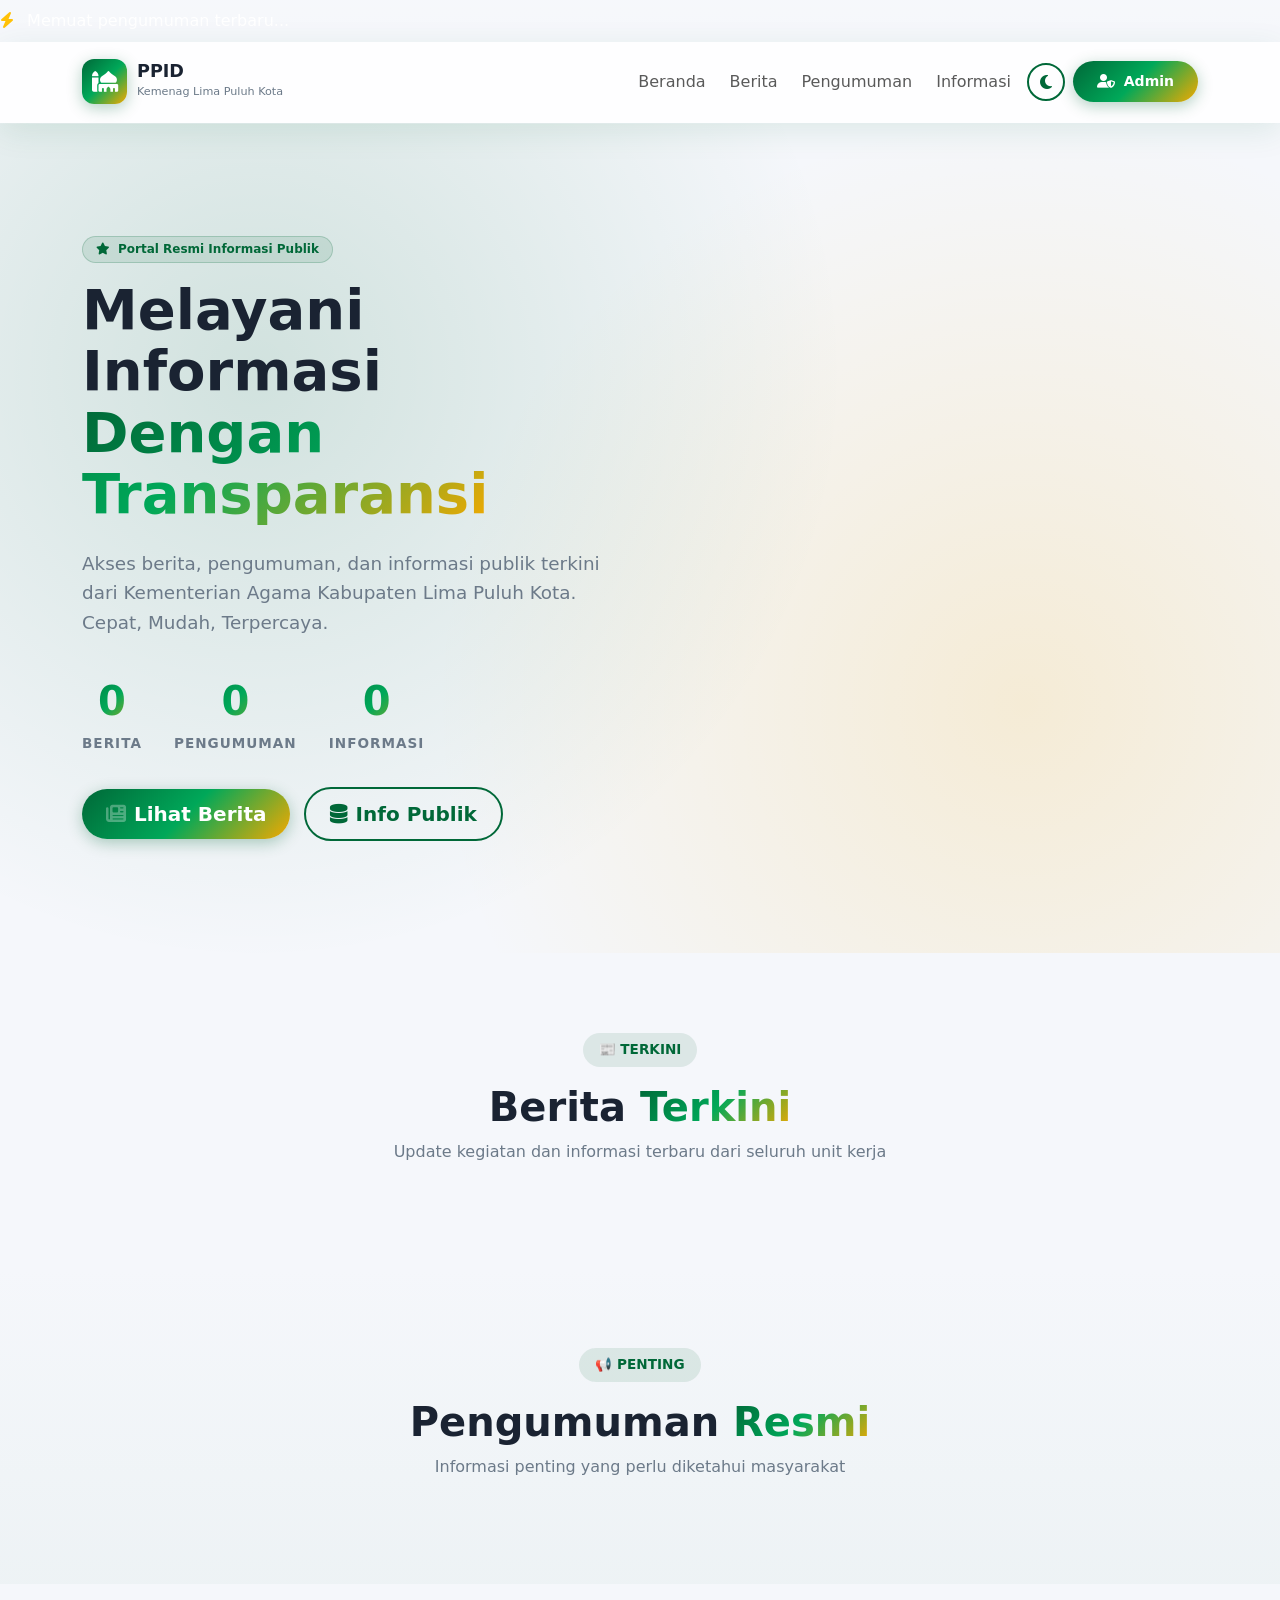
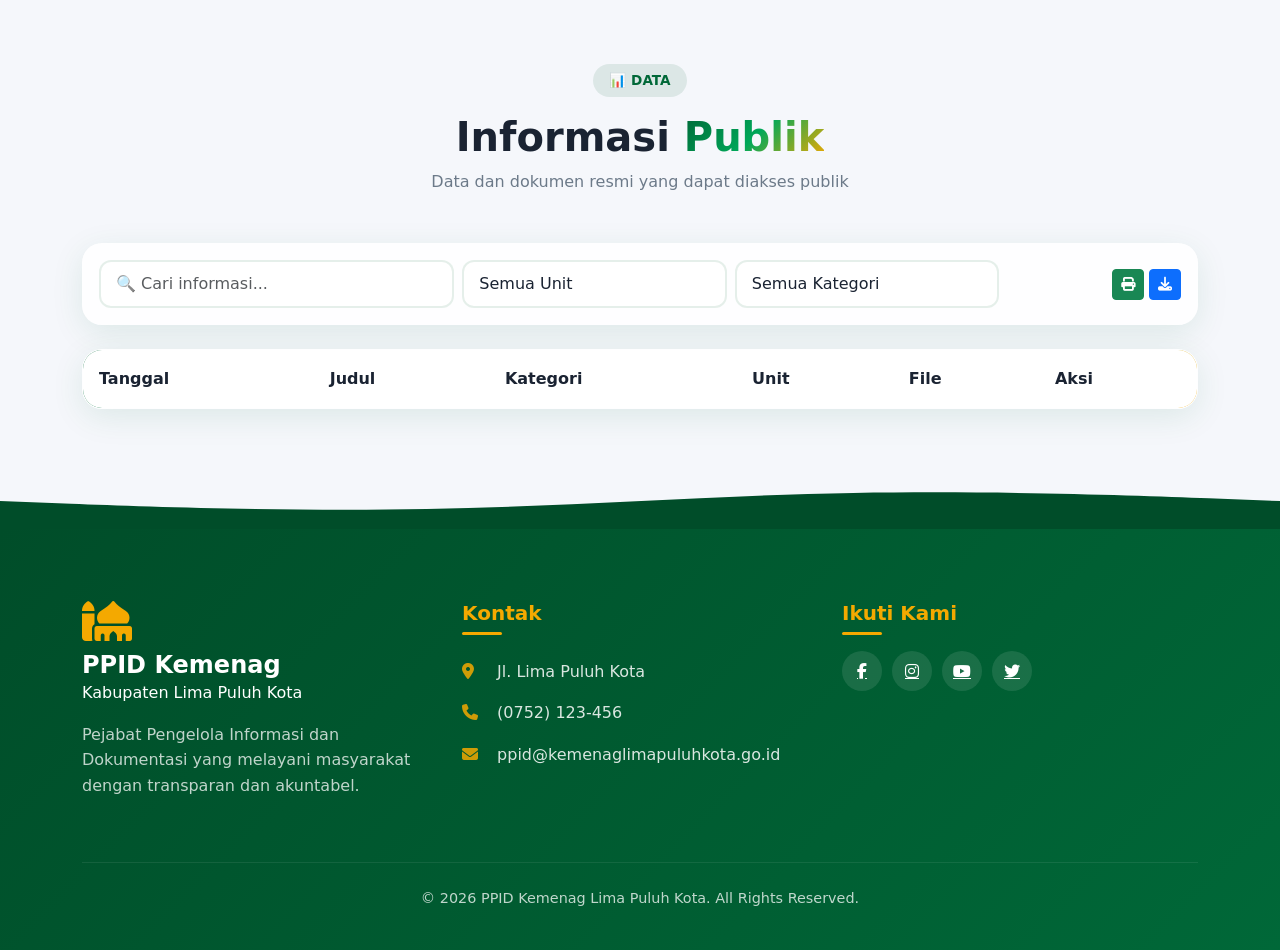
==== index.html @ e7f9e9b3 "Add files via upload" ====
<!DOCTYPE html>
<html lang="id" data-theme="light">
<head>
    <meta charset="UTF-8">
    <meta name="viewport" content="width=device-width, initial-scale=1.0">
    <title>PPID Kemenag Lima Puluh Kota | Informasi Publik Modern</title>
    <link href="https://cdn.jsdelivr.net/npm/bootstrap@5.3.2/dist/css/bootstrap.min.css" rel="stylesheet">
    <link rel="stylesheet" href="https://cdnjs.cloudflare.com/ajax/libs/font-awesome/6.5.0/css/all.min.css">
    <link href="https://unpkg.com/aos@2.3.1/dist/aos.css" rel="stylesheet">
    <link rel="stylesheet" href="https://cdn.jsdelivr.net/npm/swiper@10/swiper-bundle.min.css"/>
    <link rel="stylesheet" href="style.css">
</head>
<body>
    <!-- BREAKING NEWS TICKER -->
    <div class="ticker-wrap bg-gradient">
        <div class="ticker">
            <i class="fas fa-bolt text-warning me-2"></i>
            <span id="tickerContent">Memuat pengumuman terbaru...</span>
        </div>
    </div>

    <!-- NAVBAR -->
    <nav class="navbar navbar-expand-lg glass-nav sticky-top">
        <div class="container">
            <a class="navbar-brand d-flex align-items-center" href="#">
                <div class="brand-icon"><i class="fas fa-mosque"></i></div>
                <div class="brand-text">
                    <span class="brand-title">PPID</span>
                    <span class="brand-sub">Kemenag Lima Puluh Kota</span>
                </div>
            </a>
            <button class="navbar-toggler border-0" type="button" data-bs-toggle="collapse" data-bs-target="#navMenu">
                <i class="fas fa-bars"></i>
            </button>
            <div class="collapse navbar-collapse" id="navMenu">
                <ul class="navbar-nav ms-auto align-items-lg-center gap-lg-2">
                    <li class="nav-item"><a class="nav-link" href="#beranda">Beranda</a></li>
                    <li class="nav-item"><a class="nav-link" href="#berita">Berita</a></li>
                    <li class="nav-item"><a class="nav-link" href="#pengumuman">Pengumuman</a></li>
                    <li class="nav-item"><a class="nav-link" href="#informasi">Informasi</a></li>
                    <li class="nav-item">
                        <button class="btn-theme-toggle" onclick="toggleTheme()"><i class="fas fa-moon"></i></button>
                    </li>
                    <li class="nav-item">
                        <button class="btn btn-modern btn-sm" data-bs-toggle="modal" data-bs-target="#loginModal">
                            <i class="fas fa-user-shield me-1"></i> Admin
                        </button>
                    </li>
                </ul>
            </div>
        </div>
    </nav>

    <!-- HERO SECTION -->
    <section id="beranda" class="hero-section">
        <div class="hero-bg-animation"></div>
        <div class="container position-relative">
            <div class="row align-items-center min-vh-75 py-5">
                <div class="col-lg-6" data-aos="fade-right">
                    <span class="badge badge-glow mb-3">
                        <i class="fas fa-star me-1"></i> Portal Resmi Informasi Publik
                    </span>
                    <h1 class="hero-title">
                        Melayani Informasi <br>
                        <span class="gradient-text">Dengan Transparansi</span>
                    </h1>
                    <p class="hero-desc">
                        Akses berita, pengumuman, dan informasi publik terkini dari 
                        Kementerian Agama Kabupaten Lima Puluh Kota. Cepat, Mudah, Terpercaya.
                    </p>
                    <div class="hero-stats">
                        <div class="stat-item">
                            <div class="stat-number" id="statBerita">0</div>
                            <div class="stat-label">Berita</div>
                        </div>
                        <div class="stat-item">
                            <div class="stat-number" id="statPengumuman">0</div>
                            <div class="stat-label">Pengumuman</div>
                        </div>
                        <div class="stat-item">
                            <div class="stat-number" id="statInfo">0</div>
                            <div class="stat-label">Informasi</div>
                        </div>
                    </div>
                    <div class="hero-actions mt-4">
                        <a href="#berita" class="btn btn-modern btn-lg me-2">
                            <i class="fas fa-newspaper me-2"></i>Lihat Berita
                        </a>
                        <a href="#informasi" class="btn btn-outline-modern btn-lg">
                            <i class="fas fa-database me-2"></i>Info Publik
                        </a>
                    </div>
                </div>
                <div class="col-lg-6 mt-4 mt-lg-0" data-aos="fade-left">
                    <div class="swiper heroSwiper">
                        <div class="swiper-wrapper" id="heroSwiperWrapper"></div>
                        <div class="swiper-pagination"></div>
                    </div>
                </div>
            </div>
        </div>
    </section>

    <!-- SECTION: BERITA -->
    <section id="berita" class="section-padding">
        <div class="container">
            <div class="section-header" data-aos="fade-up">
                <span class="section-badge">📰 TERKINI</span>
                <h2 class="section-title">Berita <span class="gradient-text">Terkini</span></h2>
                <p class="section-desc">Update kegiatan dan informasi terbaru dari seluruh unit kerja</p>
            </div>
            <div class="row g-4" id="beritaGrid"></div>
        </div>
    </section>

    <!-- SECTION: PENGUMUMAN -->
    <section id="pengumuman" class="section-padding bg-soft">
        <div class="container">
            <div class="section-header" data-aos="fade-up">
                <span class="section-badge">📢 PENTING</span>
                <h2 class="section-title">Pengumuman <span class="gradient-text">Resmi</span></h2>
                <p class="section-desc">Informasi penting yang perlu diketahui masyarakat</p>
            </div>
            <div class="row g-4" id="pengumumanGrid"></div>
        </div>
    </section>

    <!-- SECTION: INFORMASI -->
    <section id="informasi" class="section-padding">
        <div class="container">
            <div class="section-header" data-aos="fade-up">
                <span class="section-badge">📊 DATA</span>
                <h2 class="section-title">Informasi <span class="gradient-text">Publik</span></h2>
                <p class="section-desc">Data dan dokumen resmi yang dapat diakses publik</p>
            </div>
            <div class="filter-bar glass-card p-3 mb-4" data-aos="fade-up">
                <div class="row g-2 align-items-center">
                    <div class="col-md-4">
                        <input type="text" id="searchInput" class="form-control modern-input" 
                               placeholder="🔍 Cari informasi..." oninput="renderInformasi()">
                    </div>
                    <div class="col-md-3">
                        <select id="filterUnit" class="form-select modern-input" onchange="renderInformasi()">
                            <option value="">Semua Unit</option>
                        </select>
                    </div>
                    <div class="col-md-3">
                        <select id="filterKategori" class="form-select modern-input" onchange="renderInformasi()">
                            <option value="">Semua Kategori</option>
                        </select>
                    </div>
                    <div class="col-md-2 text-end">
                        <button class="btn btn-success btn-sm" onclick="printData()" title="Cetak">
                            <i class="fas fa-print"></i>
                        </button>
                        <button class="btn btn-primary btn-sm" onclick="downloadData()" title="Download Excel">
                            <i class="fas fa-download"></i>
                        </button>
                    </div>
                </div>
            </div>
            <div class="table-responsive glass-card" data-aos="fade-up">
                <table class="table table-modern mb-0">
                    <thead>
                        <tr>
                            <th>Tanggal</th>
                            <th>Judul</th>
                            <th>Kategori</th>
                            <th>Unit</th>
                            <th>File</th>
                            <th>Aksi</th>
                        </tr>
                    </thead>
                    <tbody id="infoTableBody"></tbody>
                </table>
            </div>
        </div>
    </section>

    <!-- MODAL DETAIL -->
    <div class="modal fade" id="detailModal" tabindex="-1">
        <div class="modal-dialog modal-lg modal-dialog-centered modal-dialog-scrollable">
            <div class="modal-content glass-modal">
                <div class="modal-header border-0">
                    <span class="badge badge-glow" id="detailTipe">Berita</span>
                    <button type="button" class="btn-close" data-bs-dismiss="modal"></button>
                </div>
                <div class="modal-body p-4">
                    <img id="detailImage" class="detail-image mb-3" src="" alt="">
                    <h3 id="detailJudul" class="mb-2"></h3>
                    <div class="detail-meta mb-3">
                        <span><i class="far fa-calendar me-1"></i> <span id="detailTanggal"></span></span>
                        <span class="ms-3"><i class="far fa-building me-1"></i> <span id="detailUnit"></span></span>
                        <span class="ms-3"><i class="far fa-eye me-1"></i> <span id="detailViews"></span> views</span>
                    </div>
                    <hr>
                    <div id="detailKonten" class="detail-content"></div>
                    <div id="detailLinkFile" class="mt-3"></div>
                </div>
            </div>
        </div>
    </div>

    <!-- MODAL URL PREVIEW -->
    <div class="modal fade" id="urlPreviewModal" tabindex="-1">
        <div class="modal-dialog modal-xl modal-dialog-centered modal-dialog-scrollable">
            <div class="modal-content glass-modal">
                <div class="modal-header border-0 bg-gradient-preview">
                    <h5 class="modal-title text-white">
                        <i class="fas fa-eye me-2"></i>
                        <span id="urlPreviewTitle">Preview File</span>
                    </h5>
                    <div class="d-flex gap-2">
                        <a href="#" id="urlPreviewDownload" target="_blank" class="btn btn-light btn-sm">
                            <i class="fas fa-download me-1"></i> Download
                        </a>
                        <button type="button" class="btn-close btn-close-white" data-bs-dismiss="modal"></button>
                    </div>
                </div>
                <div class="modal-body p-0 bg-dark" style="min-height: 500px;">
                    <div id="urlPreviewLoader" class="text-center p-5">
                        <i class="fas fa-spinner fa-spin fa-3x text-white mb-3"></i>
                        <p class="text-white">Memuat preview...</p>
                    </div>
                    <div id="urlPreviewContent" style="display:none;"></div>
                    <div id="urlPreviewError" class="text-center p-5" style="display:none;">
                        <i class="fas fa-exclamation-triangle fa-3x text-warning mb-3"></i>
                        <h5 class="text-white">Preview Tidak Tersedia</h5>
                        <p class="text-white-50" id="urlPreviewErrorMsg"></p>
                        <a href="#" id="urlPreviewFallback" target="_blank" class="btn btn-modern">
                            <i class="fas fa-external-link-alt me-2"></i>Buka di Tab Baru
                        </a>
                    </div>
                </div>
                <div class="modal-footer border-0">
                    <small class="text-muted">
                        <i class="fas fa-info-circle me-1"></i>
                        <span id="urlPreviewInfo">Preview file</span>
                    </small>
                </div>
            </div>
        </div>
    </div>

    <!-- MODAL LOGIN -->
    <div class="modal fade" id="loginModal" tabindex="-1">
        <div class="modal-dialog modal-dialog-centered">
            <div class="modal-content glass-modal">
                <div class="modal-body p-5 text-center">
                    <div class="login-icon mb-3"><i class="fas fa-user-shield"></i></div>
                    <h3 class="mb-1">Admin Login</h3>
                    <p class="text-muted mb-4">Masuk untuk mengelola konten</p>
                    <form id="loginForm" autocomplete="off">
                        <div class="mb-3 text-start">
                            <label class="form-label fw-semibold">Username</label>
                            <div class="input-group">
                                <span class="input-group-text bg-transparent border-end-0">
                                    <i class="fas fa-user text-muted"></i>
                                </span>
                                <input type="text" id="username" class="form-control modern-input border-start-0" 
                                       placeholder="Masukkan username" required>
                            </div>
                        </div>
                        <div class="mb-4 text-start">
                            <label class="form-label fw-semibold">Password</label>
                            <div class="input-group">
                                <span class="input-group-text bg-transparent border-end-0">
                                    <i class="fas fa-lock text-muted"></i>
                                </span>
                                <input type="password" id="password" class="form-control modern-input border-start-0 border-end-0" 
                                       placeholder="Masukkan password" required>
                                <button type="button" class="input-group-text bg-transparent btn-toggle-password" 
                                        onclick="togglePassword('password', this)">
                                    <i class="fas fa-eye text-muted"></i>
                                </button>
                            </div>
                        </div>
                        <button type="submit" class="btn btn-modern w-100">
                            <i class="fas fa-sign-in-alt me-2"></i>Masuk
                        </button>
                    </form>
                </div>
            </div>
        </div>
    </div>

    <!-- MODAL ACTION -->
    <div class="modal fade" id="actionModal" tabindex="-1" data-bs-backdrop="static">
        <div class="modal-dialog modal-dialog-centered modal-sm">
            <div class="modal-content glass-modal action-modal">
                <div class="modal-body p-4 text-center">
                    <div class="action-icon-wrap mb-3" id="actionIconWrap">
                        <i class="fas fa-check" id="actionIcon"></i>
                    </div>
                    <h4 class="mb-2 fw-bold" id="actionTitle">Berhasil</h4>
                    <p class="text-muted mb-4" id="actionMessage">Aksi berhasil dilakukan</p>
                    <button class="btn btn-modern w-100" data-bs-dismiss="modal" id="actionOkBtn">OK</button>
                </div>
            </div>
        </div>
    </div>

    <!-- MODAL CONFIRM -->
    <div class="modal fade" id="confirmModal" tabindex="-1" data-bs-backdrop="static">
        <div class="modal-dialog modal-dialog-centered modal-sm">
            <div class="modal-content glass-modal action-modal">
                <div class="modal-body p-4 text-center">
                    <div class="action-icon-wrap warning mb-3"><i class="fas fa-question"></i></div>
                    <h4 class="mb-2 fw-bold" id="confirmTitle">Konfirmasi</h4>
                    <p class="text-muted mb-4" id="confirmMessage">Apakah Anda yakin?</p>
                    <div class="d-flex gap-2">
                        <button class="btn btn-outline-secondary flex-fill" data-bs-dismiss="modal" id="confirmCancelBtn">Batal</button>
                        <button class="btn btn-danger flex-fill" id="confirmOkBtn">Ya, Lanjutkan</button>
                    </div>
                </div>
            </div>
        </div>
    </div>

    <!-- FOOTER -->
    <footer class="footer-modern">
        <div class="footer-wave">
            <svg viewBox="0 0 1440 120" preserveAspectRatio="none">
                <path d="M0,64L80,69.3C160,75,320,85,480,80C640,75,800,53,960,48C1120,43,1280,53,1360,58.7L1440,64L1440,120L0,120Z"></path>
            </svg>
        </div>
        <div class="container position-relative">
            <div class="row g-4 py-5">
                <div class="col-md-4" data-aos="fade-up">
                    <div class="footer-brand">
                        <i class="fas fa-mosque"></i>
                        <h4>PPID Kemenag</h4>
                        <p>Kabupaten Lima Puluh Kota</p>
                    </div>
                    <p class="mt-3 opacity-75">
                        Pejabat Pengelola Informasi dan Dokumentasi yang melayani 
                        masyarakat dengan transparan dan akuntabel.
                    </p>
                </div>
                <div class="col-md-4" data-aos="fade-up" data-aos-delay="100">
                    <h5 class="footer-title">Kontak</h5>
                    <ul class="footer-links">
                        <li><i class="fas fa-map-marker-alt"></i> Jl. Lima Puluh Kota</li>
                        <li><i class="fas fa-phone"></i> (0752) 123-456</li>
                        <li><i class="fas fa-envelope"></i> ppid@kemenaglimapuluhkota.go.id</li>
                    </ul>
                </div>
                <div class="col-md-4" data-aos="fade-up" data-aos-delay="200">
                    <h5 class="footer-title">Ikuti Kami</h5>
                    <div class="social-icons">
                        <a href="#"><i class="fab fa-facebook-f"></i></a>
                        <a href="#"><i class="fab fa-instagram"></i></a>
                        <a href="#"><i class="fab fa-youtube"></i></a>
                        <a href="#"><i class="fab fa-twitter"></i></a>
                    </div>
                </div>
            </div>
            <div class="footer-bottom">
                <p>&copy; 2026 PPID Kemenag Lima Puluh Kota. All Rights Reserved.</p>
            </div>
        </div>
    </footer>

    <script src="https://cdn.jsdelivr.net/npm/bootstrap@5.3.2/dist/js/bootstrap.bundle.min.js"></script>
    <script src="https://unpkg.com/aos@2.3.1/dist/aos.js"></script>
    <script src="https://cdn.jsdelivr.net/npm/swiper@10/swiper-bundle.min.js"></script>
    <script src="https://cdnjs.cloudflare.com/ajax/libs/xlsx/0.18.5/xlsx.full.min.js"></script>
    <script src="script.js"></script>
    <script>AOS.init({ duration: 800, once: true });</script>
</body>
</html>
---- style.css ----
/* ============ ROOT VARIABLES ============ */
:root {
    --primary: #006838;
    --primary-dark: #004d29;
    --primary-light: #00a859;
    --accent: #F4A900;
    --accent-light: #ffc940;
    --bg: #f5f7fb;
    --card-bg: rgba(255,255,255,0.85);
    --text: #1a2332;
    --text-muted: #6c7a89;
    --shadow: 0 8px 32px rgba(0,104,56,0.1);
    --shadow-lg: 0 20px 60px rgba(0,0,0,0.15);
    --gradient: linear-gradient(135deg, #006838 0%, #00a859 50%, #F4A900 100%);
    --gradient-primary: linear-gradient(135deg, #006838 0%, #00a859 100%);
    --border-radius: 20px;
    --border-radius-sm: 12px;
    --transition: all 0.3s cubic-bezier(0.4, 0, 0.2, 1);
    --success: #00b894;
    --danger: #e74c3c;
    --warning: #f39c12;
    --info: #3498db;
}

[data-theme="dark"] {
    --bg: #0f1419;
    --card-bg: rgba(30,40,55,0.85);
    --text: #e8eef5;
    --text-muted: #8b98a9;
    --shadow: 0 8px 32px rgba(0,0,0,0.3);
    --shadow-lg: 0 20px 60px rgba(0,0,0,0.4);
}

* { scroll-behavior: smooth; box-sizing: border-box; }

body {
    font-family: 'Segoe UI', system-ui, -apple-system, sans-serif;
    background: var(--bg);
    color: var(--text);
    overflow-x: hidden;
    transition: background 0.3s ease, color 0.3s ease;
    line-height: 1.6;
}

/* ============ GLASSMORPHISM ============ */
.glass-card, .glass-nav, .glass-modal {
    background: var(--card-bg);
    backdrop-filter: blur(20px);
    -webkit-backdrop-filter: blur(20px);
    border: 1px solid rgba(255,255,255,0.2);
    border-radius: var(--border-radius);
    box-shadow: var(--shadow);
    transition: var(--transition);
}

.glass-nav {
    border-radius: 0;
    border-top: none;
    border-left: none;
    border-right: none;
    padding: 0.8rem 0;
}

.glass-card:hover { box-shadow: var(--shadow-lg); }

/* ============ TICKER ============ */
.ticker-wrap {
    background: var(--gradient);
    color: white;
    padding: 8px 0;
    overflow: hidden;
    position: relative;
}

.ticker {
    white-space: nowrap;
    animation: ticker 30s linear infinite;
    font-weight: 500;
    display: inline-block;
}

@keyframes ticker {
    0% { transform: translateX(100%); }
    100% { transform: translateX(-100%); }
}

/* ============ NAVBAR ============ */
.navbar-brand { gap: 10px; }

.brand-icon {
    width: 45px; height: 45px;
    background: var(--gradient);
    border-radius: var(--border-radius-sm);
    display: flex; align-items: center; justify-content: center;
    color: white; font-size: 1.3rem;
    box-shadow: 0 4px 15px rgba(0,104,56,0.3);
}

.brand-title { display: block; font-weight: 800; font-size: 1.1rem; line-height: 1; color: var(--text); }
.brand-sub { display: block; font-size: 0.7rem; color: var(--text-muted); margin-top: 2px; }

.btn-theme-toggle {
    background: transparent;
    border: 2px solid var(--primary);
    color: var(--primary);
    width: 38px; height: 38px;
    border-radius: 50%;
    transition: var(--transition);
    display: flex; align-items: center; justify-content: center;
}

.btn-theme-toggle:hover { background: var(--primary); color: white; transform: rotate(180deg); }

/* ============ BUTTONS ============ */
.btn-modern {
    background: var(--gradient);
    color: white;
    border: none;
    padding: 10px 24px;
    border-radius: 50px;
    font-weight: 600;
    transition: var(--transition);
    box-shadow: 0 4px 15px rgba(0,104,56,0.3);
}

.btn-modern:hover {
    transform: translateY(-2px);
    box-shadow: 0 8px 25px rgba(0,104,56,0.4);
    color: white;
}

.btn-outline-modern {
    background: transparent;
    color: var(--primary);
    border: 2px solid var(--primary);
    padding: 10px 24px;
    border-radius: 50px;
    font-weight: 600;
    transition: var(--transition);
}

.btn-outline-modern:hover { background: var(--primary); color: white; transform: translateY(-2px); }

.btn-danger-modern {
    background: linear-gradient(135deg, #e74c3c, #c0392b);
    color: white;
    border: none;
    padding: 10px 24px;
    border-radius: 50px;
    font-weight: 600;
    transition: var(--transition);
}

.btn-danger-modern:hover { transform: translateY(-2px); box-shadow: 0 8px 25px rgba(231,76,60,0.4); color: white; }

.btn-outline-secondary {
    border: 2px solid #95a5a6;
    color: var(--text);
    background: transparent;
    border-radius: 50px;
    font-weight: 600;
    transition: var(--transition);
}

.btn-outline-secondary:hover { background: #95a5a6; color: white; }

.btn-warning { background: linear-gradient(135deg, #f39c12, #e67e22); color: white; border: none; }

.btn-group-sm > .btn { padding: 0.25rem 0.5rem; font-size: 0.875rem; }

/* ============ HERO ============ */
.hero-section { position: relative; padding: 4rem 0; overflow: hidden; background: var(--bg); }

.hero-bg-animation {
    position: absolute; inset: 0;
    background: 
        radial-gradient(circle at 20% 30%, rgba(0,104,56,0.15) 0%, transparent 50%),
        radial-gradient(circle at 80% 70%, rgba(244,169,0,0.15) 0%, transparent 50%);
    animation: float 15s ease-in-out infinite;
}

@keyframes float {
    0%, 100% { transform: translate(0, 0); }
    50% { transform: translate(-20px, 20px); }
}

.min-vh-75 { min-height: 75vh; }

.hero-title { font-size: 3.5rem; font-weight: 800; line-height: 1.1; margin-bottom: 1.5rem; color: var(--text); }

.gradient-text {
    background: var(--gradient);
    -webkit-background-clip: text;
    background-clip: text;
    -webkit-text-fill-color: transparent;
}

.hero-desc { font-size: 1.15rem; color: var(--text-muted); margin-bottom: 2rem; }

.hero-stats { display: flex; gap: 2rem; margin-bottom: 2rem; flex-wrap: wrap; }
.stat-item { text-align: center; }
.stat-number {
    font-size: 2.5rem; font-weight: 800;
    background: var(--gradient);
    -webkit-background-clip: text;
    background-clip: text;
    -webkit-text-fill-color: transparent;
}
.stat-label { font-size: 0.85rem; color: var(--text-muted); text-transform: uppercase; letter-spacing: 1px; font-weight: 600; }

.badge-glow {
    background: rgba(0,104,56,0.1);
    color: var(--primary);
    padding: 8px 16px;
    border-radius: 50px;
    font-weight: 600;
    border: 1px solid rgba(0,104,56,0.2);
    display: inline-block;
}

/* ============ HERO SWIPER ============ */
.heroSwiper { border-radius: var(--border-radius); overflow: hidden; box-shadow: var(--shadow-lg); position: relative; }
.heroSwiper img { width: 100%; height: 400px; object-fit: cover; }
.heroSwiper .swiper-pagination-bullet-active { background: var(--accent); }

/* ============ SECTIONS ============ */
.section-padding { padding: 5rem 0; }
.bg-soft { background: linear-gradient(180deg, var(--bg) 0%, rgba(0,104,56,0.03) 100%); }
.section-header { text-align: center; margin-bottom: 3rem; }
.section-badge {
    display: inline-block;
    background: rgba(0,104,56,0.1);
    color: var(--primary);
    padding: 6px 16px;
    border-radius: 50px;
    font-size: 0.85rem;
    font-weight: 600;
    margin-bottom: 1rem;
}
.section-title { font-size: 2.5rem; font-weight: 800; margin-bottom: 0.5rem; color: var(--text); }
.section-desc { color: var(--text-muted); }

/* ============ CONTENT CARDS ============ */
.content-card {
    background: var(--card-bg);
    backdrop-filter: blur(10px);
    border-radius: var(--border-radius);
    overflow: hidden;
    box-shadow: var(--shadow);
    transition: var(--transition);
    cursor: pointer;
    height: 100%;
    border: 1px solid rgba(255,255,255,0.3);
}

.content-card:hover { transform: translateY(-8px); box-shadow: 0 20px 40px rgba(0,104,56,0.2); }

.card-image {
    height: 200px;
    background-size: cover;
    background-position: center;
    position: relative;
    background-color: #ddd;
}

.card-image::after {
    content: '';
    position: absolute; inset: 0;
    background: linear-gradient(180deg, transparent 50%, rgba(0,0,0,0.4));
}

.card-type-badge {
    position: absolute; top: 15px; left: 15px;
    background: var(--gradient);
    color: white;
    padding: 5px 12px;
    border-radius: 50px;
    font-size: 0.75rem;
    font-weight: 600;
    z-index: 2;
}

.card-body-content { padding: 1.5rem; }
.card-title-content {
    font-weight: 700; font-size: 1.1rem; margin-bottom: 0.5rem; color: var(--text);
    display: -webkit-box; -webkit-line-clamp: 2; -webkit-box-orient: vertical; overflow: hidden;
}
.card-meta { font-size: 0.8rem; color: var(--text-muted); display: flex; justify-content: space-between; margin-bottom: 0.8rem; }
.card-desc {
    color: var(--text-muted); font-size: 0.9rem;
    display: -webkit-box; -webkit-line-clamp: 3; -webkit-box-orient: vertical; overflow: hidden;
}

/* ============ PENGUMUMAN ============ */
.pengumuman-card {
    background: var(--card-bg);
    border-left: 5px solid var(--accent);
    border-radius: 15px;
    padding: 1.5rem;
    transition: var(--transition);
    cursor: pointer;
    height: 100%;
}

.pengumuman-card:hover { transform: translateX(5px); box-shadow: var(--shadow); }

.pengumuman-icon {
    width: 50px; height: 50px;
    background: var(--gradient);
    border-radius: var(--border-radius-sm);
    display: flex; align-items: center; justify-content: center;
    color: white; font-size: 1.3rem;
    margin-bottom: 1rem;
    flex-shrink: 0;
}

/* ============ TABLE ============ */
.table-modern { color: var(--text); margin-bottom: 0; }
.table-modern thead { background: var(--gradient); color: white; }
.table-modern th, .table-modern td { padding: 1rem; vertical-align: middle; border: none; color: var(--text); }
.table-modern tbody tr { transition: var(--transition); border-bottom: 1px solid rgba(0,0,0,0.05); color: var(--text); }
.table-modern tbody tr:hover { background: rgba(0,104,56,0.05); }

/* ============ INPUTS ============ */
.modern-input {
    border: 2px solid rgba(0,104,56,0.1);
    border-radius: var(--border-radius-sm);
    padding: 10px 15px;
    background: var(--card-bg);
    color: var(--text);
    transition: var(--transition);
}

.modern-input:focus {
    border-color: var(--primary);
    box-shadow: 0 0 0 3px rgba(0,104,56,0.1);
    background: var(--card-bg);
    color: var(--text);
    outline: none;
}

.input-group {
    box-shadow: 0 2px 8px rgba(0,0,0,0.04);
    border-radius: var(--border-radius-sm) !important;
    overflow: hidden;
}

.input-group .input-group-text {
    border: 2px solid rgba(0,104,56,0.1);
    border-right: none;
    background: var(--card-bg);
    color: var(--text-muted);
}

.input-group .modern-input { border-radius: 0 !important; border: 2px solid rgba(0,104,56,0.1); }
.input-group .modern-input:focus { box-shadow: none; }
.input-group:focus-within { box-shadow: 0 0 0 3px rgba(0,104,56,0.1); }
.input-group:focus-within .input-group-text { border-color: var(--primary); color: var(--primary); }
.input-group:focus-within .modern-input { border-color: var(--primary); }

.btn-toggle-password {
    border: 2px solid rgba(0,104,56,0.1) !important;
    border-left: none !important;
    cursor: pointer;
    transition: var(--transition);
    background: var(--card-bg);
}

.btn-toggle-password:hover { background: rgba(0,104,56,0.05) !important; }
.btn-toggle-password:hover i { color: var(--primary) !important; }

/* ============ MODALS ============ */
.glass-modal {
    background: var(--card-bg);
    backdrop-filter: blur(30px);
    border: 1px solid rgba(255,255,255,0.2);
    border-radius: var(--border-radius) !important;
}

.detail-image { width: 100%; max-height: 400px; object-fit: cover; border-radius: 15px; }
.detail-meta { color: var(--text-muted); font-size: 0.9rem; }
.detail-content { line-height: 1.8; white-space: pre-wrap; color: var(--text); }

.action-modal {
    border-radius: 24px !important;
    overflow: hidden;
    animation: modalPop 0.4s cubic-bezier(0.34, 1.56, 0.64, 1);
}

@keyframes modalPop {
    0% { transform: scale(0.7); opacity: 0; }
    100% { transform: scale(1); opacity: 1; }
}

.action-icon-wrap {
    width: 80px; height: 80px;
    border-radius: 50%;
    display: flex; align-items: center; justify-content: center;
    margin: 0 auto;
    font-size: 2.2rem;
    color: white;
    position: relative;
    background: linear-gradient(135deg, #006838, #00a859);
    box-shadow: 0 10px 30px rgba(0,104,56,0.3);
    animation: iconBounce 0.6s ease-out;
}

@keyframes iconBounce {
    0% { transform: scale(0) rotate(-180deg); }
    60% { transform: scale(1.2) rotate(10deg); }
    100% { transform: scale(1) rotate(0); }
}

.action-icon-wrap.success { background: linear-gradient(135deg, #00b894, #00cec9); }
.action-icon-wrap.error { background: linear-gradient(135deg, #e74c3c, #c0392b); }
.action-icon-wrap.warning { background: linear-gradient(135deg, #f39c12, #e67e22); }
.action-icon-wrap.info { background: linear-gradient(135deg, #3498db, #2980b9); }

.action-icon-wrap::before {
    content: '';
    position: absolute;
    inset: -10px;
    border-radius: 50%;
    border: 3px solid currentColor;
    opacity: 0;
    animation: pulse 1.5s ease-out infinite;
}

@keyframes pulse {
    0% { transform: scale(0.8); opacity: 0.8; }
    100% { transform: scale(1.3); opacity: 0; }
}

/* ============ URL PREVIEW ============ */
.bg-gradient-preview { background: linear-gradient(135deg, #006838 0%, #00a859 100%); }

.url-preview-frame { width: 100%; height: 70vh; border: none; background: white; display: block; }
.url-preview-image { max-width: 100%; max-height: 70vh; display: block; margin: 0 auto; object-fit: contain; background: white; padding: 1rem; }
.url-preview-video { width: 100%; max-height: 70vh; background: black; display: block; }

/* ============ FILE TYPE BADGES ============ */
.file-type-badge {
    display: inline-flex;
    align-items: center;
    gap: 5px;
    padding: 4px 10px;
    border-radius: 20px;
    font-size: 0.75rem;
    font-weight: 600;
    cursor: pointer;
    transition: var(--transition);
    border: none;
    background: rgba(0,104,56,0.1);
    color: var(--primary);
}

.file-type-badge:hover { transform: translateY(-2px); box-shadow: 0 4px 10px rgba(0,0,0,0.1); }
.file-type-badge.pdf { background: rgba(231,76,60,0.1); color: #e74c3c; }
.file-type-badge.doc { background: rgba(52,152,219,0.1); color: #3498db; }
.file-type-badge.image { background: rgba(46,204,113,0.1); color: #2ecc71; }
.file-type-badge.video { background: rgba(155,89,182,0.1); color: #9b59b6; }
.file-type-badge.youtube { background: rgba(255,0,0,0.1); color: #ff0000; }
.file-type-badge.gdrive { background: rgba(66,133,244,0.1); color: #4285f4; }
.file-type-badge.unknown { background: rgba(149,165,166,0.1); color: #95a5a6; }

/* ============ FILE UPLOAD ============ */
.upload-dropzone {
    border: 2px dashed rgba(0,104,56,0.3);
    border-radius: var(--border-radius-sm);
    padding: 2rem;
    text-align: center;
    cursor: pointer;
    transition: var(--transition);
    background: rgba(0,104,56,0.02);
}

.upload-dropzone:hover { border-color: var(--primary); background: rgba(0,104,56,0.05); transform: translateY(-2px); }
.upload-dropzone.dragover { border-color: var(--primary); background: rgba(0,104,56,0.1); transform: scale(1.02); }
.upload-dropzone-content { color: var(--text-muted); transition: var(--transition); }
.upload-dropzone-content small { color: var(--text-muted); }
.upload-dropzone:hover .upload-dropzone-content { color: var(--primary); }
.upload-dropzone:hover i { transform: translateY(-5px); }

.upload-mode-toggle .btn-group .btn { border-radius: 50px; padding: 10px 20px; font-weight: 600; }

.file-icon-large {
    width: 50px; height: 50px;
    background: var(--gradient);
    border-radius: var(--border-radius-sm);
    display: flex; align-items: center; justify-content: center;
    color: white;
}

.file-preview-box .d-flex {
    background: rgba(0,104,56,0.03);
    transition: var(--transition);
}

/* ============ LOGIN ============ */
.login-icon {
    width: 80px; height: 80px;
    background: var(--gradient);
    border-radius: 50%;
    display: flex; align-items: center; justify-content: center;
    color: white; font-size: 2rem;
    margin: 0 auto;
    box-shadow: 0 10px 30px rgba(0,104,56,0.3);
    animation: iconBounce 0.6s ease-out;
}

/* ============ FOOTER ============ */
.footer-modern {
    background: linear-gradient(135deg, #004d29 0%, #006838 100%);
    color: white;
    position: relative;
    margin-top: 4rem;
}

.footer-wave { position: absolute; top: -60px; left: 0; right: 0; line-height: 0; }
.footer-wave svg { width: 100%; height: 60px; fill: #004d29; }
.footer-brand i { font-size: 2.5rem; color: var(--accent); }
.footer-brand h4 { font-weight: 800; margin: 0.5rem 0 0; }

.footer-title {
    color: var(--accent);
    font-weight: 700;
    margin-bottom: 1rem;
    position: relative;
    padding-bottom: 10px;
}

.footer-title::after {
    content: '';
    position: absolute;
    bottom: 0; left: 0;
    width: 40px; height: 3px;
    background: var(--accent);
    border-radius: 3px;
}

.footer-links { list-style: none; padding: 0; }
.footer-links li { padding: 8px 0; opacity: 0.85; transition: var(--transition); }
.footer-links li:hover { opacity: 1; transform: translateX(5px); }
.footer-links i { color: var(--accent); margin-right: 10px; width: 20px; }

.social-icons { display: flex; gap: 10px; }
.social-icons a {
    width: 40px; height: 40px;
    background: rgba(255,255,255,0.1);
    border-radius: 50%;
    display: flex; align-items: center; justify-content: center;
    color: white;
    transition: var(--transition);
}
.social-icons a:hover { background: var(--accent); transform: translateY(-3px); box-shadow: 0 5px 15px rgba(244,169,0,0.3); }

.footer-bottom {
    border-top: 1px solid rgba(255,255,255,0.1);
    padding: 1.5rem 0;
    text-align: center;
    opacity: 0.75;
    font-size: 0.9rem;
}

/* ============ ADMIN DASHBOARD ============ */
.bg-dashboard { background: var(--bg); min-height: 100vh; }

.welcome-banner {
    background: linear-gradient(135deg, rgba(0,104,56,0.05) 0%, rgba(244,169,0,0.05) 100%);
    border-left: 4px solid var(--primary);
}

.stat-card {
    display: flex; align-items: center; gap: 1rem;
    padding: 1.5rem;
    border-radius: var(--border-radius);
    color: white;
    transition: var(--transition);
}

.stat-card:hover { transform: translateY(-5px); box-shadow: 0 15px 35px rgba(0,0,0,0.2); }
.stat-card i { font-size: 2.5rem; opacity: 0.9; }
.stat-berita { background: linear-gradient(135deg, #667eea 0%, #764ba2 100%); }
.stat-pengumuman { background: linear-gradient(135deg, #f093fb 0%, #f5576c 100%); }
.stat-informasi { background: linear-gradient(135deg, #4facfe 0%, #00f2fe 100%); }

.stat-number-white {
    font-size: 2rem;
    font-weight: 800;
    color: white;
    line-height: 1;
}

#draftCount {
    background: var(--danger);
    color: white;
    font-size: 0.7rem;
    padding: 2px 6px;
    border-radius: 10px;
    font-weight: 700;
}

#wordCount, #readTime, #charCount, #editCharCount { font-weight: 600; color: var(--primary); }

.nav-pills .nav-link {
    border-radius: 50px;
    color: var(--text);
    font-weight: 600;
    transition: var(--transition);
    padding: 0.6rem 1.2rem;
}

.nav-pills .nav-link:hover { background: rgba(0,104,56,0.1); color: var(--primary); }
.nav-pills .nav-link.active { background: var(--gradient); color: white; box-shadow: 0 4px 15px rgba(0,104,56,0.3); }

.badge { font-weight: 600; padding: 0.4rem 0.8rem; border-radius: 50px; }
.badge.bg-primary { background: var(--gradient-primary) !important; }
.badge.bg-info { background: linear-gradient(135deg, #3498db, #2980b9) !important; }

.fa-inbox, .fa-newspaper, .fa-bullhorn { opacity: 0.3; }

.fa-spinner { animation: spin 1s linear infinite; }
@keyframes spin { from { transform: rotate(0deg); } to { transform: rotate(360deg); } }

/* ============ ADMIN META TEXT ============ */
.admin-meta-text {
    color: var(--text-muted) !important;
    transition: color 0.3s ease;
}

/* ============ UPLOAD MODE BUTTON ============ */
.btn-mode {
    border: 2px solid rgba(0,104,56,0.2);
    color: var(--text);
    background: transparent;
    transition: var(--transition);
}

.btn-mode:hover {
    background: rgba(0,104,56,0.05);
    color: var(--primary);
}

.btn-mode.active {
    background: var(--gradient);
    color: white;
    border-color: var(--primary);
}

/* ============ FORM LABELS ============ */
.form-label {
    color: var(--text);
    transition: color 0.3s ease;
}

/* ============ RESPONSIVE ============ */
@media (max-width: 768px) {
    .hero-title { font-size: 2.2rem; }
    .hero-stats { gap: 1rem; }
    .stat-number { font-size: 1.8rem; }
    .section-title { font-size: 1.8rem; }
    .heroSwiper img { height: 250px; }
    .section-padding { padding: 3rem 0; }
    .glass-card { padding: 1rem !important; }
    .btn-modern, .btn-outline-modern { padding: 8px 16px; font-size: 0.9rem; }
    .table-modern th, .table-modern td { padding: 0.5rem; font-size: 0.85rem; }
    .upload-dropzone { padding: 1.5rem; }
    .upload-dropzone i { font-size: 2rem !important; }
    .url-preview-frame, .url-preview-image, .url-preview-video { height: 50vh; max-height: 50vh; }
}

@media (max-width: 576px) {
    .hero-title { font-size: 1.8rem; }
    .hero-desc { font-size: 1rem; }
    .stat-item { flex: 1; min-width: 100px; }
    .navbar-brand { font-size: 0.9rem; }
    .brand-icon { width: 38px; height: 38px; font-size: 1.1rem; }
    .action-icon-wrap { width: 60px; height: 60px; font-size: 1.8rem; }
    .detail-image { max-height: 250px; }
    .url-preview-frame, .url-preview-image, .url-preview-video { height: 40vh; max-height: 40vh; }
}

@media print {
    .navbar, .ticker-wrap, .hero-section, footer, .btn, .modal, .filter-bar, .btn-theme-toggle { display: none !important; }
    .glass-card { box-shadow: none; border: 1px solid #000; background: white; }
    body { background: white; color: black; }
    .table-modern thead { background: #006838; color: white; }
}

::-webkit-scrollbar { width: 10px; }
::-webkit-scrollbar-track { background: var(--bg); }
::-webkit-scrollbar-thumb { background: var(--gradient); border-radius: 5px; }
::-webkit-scrollbar-thumb:hover { background: var(--primary-dark); }

::selection { background: var(--primary); color: white; }
::-moz-selection { background: var(--primary); color: white; }

@media (prefers-reduced-motion: reduce) {
    * { animation-duration: 0.01ms !important; animation-iteration-count: 1 !important; transition-duration: 0.01ms !important; }
}

/* ============ DARK MODE COMPREHENSIVE ============ */

/* Global Dark Mode */
[data-theme="dark"] body,
[data-theme="dark"] .bg-dashboard {
    background: var(--bg) !important;
    color: var(--text) !important;
}

/* Text Colors Override */
[data-theme="dark"] .text-muted,
[data-theme="dark"] .admin-meta-text,
[data-theme="dark"] small.text-muted,
[data-theme="dark"] .card-desc,
[data-theme="dark"] .hero-desc,
[data-theme="dark"] .section-desc,
[data-theme="dark"] .detail-meta,
[data-theme="dark"] .card-meta,
[data-theme="dark"] .upload-dropzone-content small {
    color: var(--text-muted) !important;
}

[data-theme="dark"] .text-dark,
[data-theme="dark"] h1, [data-theme="dark"] h2, [data-theme="dark"] h3,
[data-theme="dark"] h4, [data-theme="dark"] h5, [data-theme="dark"] h6,
[data-theme="dark"] .form-label,
[data-theme="dark"] label,
[data-theme="dark"] strong,
[data-theme="dark"] .card-title-content,
[data-theme="dark"] .section-title,
[data-theme="dark"] .hero-title,
[data-theme="dark"] .brand-title {
    color: var(--text) !important;
}

[data-theme="dark"] .brand-sub {
    color: var(--text-muted) !important;
}

/* Navbar Dark */
[data-theme="dark"] .navbar {
    background: var(--card-bg) !important;
}

[data-theme="dark"] .navbar .nav-link {
    color: var(--text) !important;
}

[data-theme="dark"] .navbar .nav-link:hover {
    color: var(--primary) !important;
}

/* Tables Dark */
[data-theme="dark"] .table-modern {
    color: var(--text) !important;
}

[data-theme="dark"] .table-modern tbody tr {
    color: var(--text) !important;
    border-bottom-color: rgba(255,255,255,0.05) !important;
}

[data-theme="dark"] .table-modern tbody tr:hover {
    background: rgba(0,104,56,0.1) !important;
}

[data-theme="dark"] .table {
    color: var(--text) !important;
    --bs-table-bg: transparent !important;
    --bs-table-color: var(--text) !important;
}

[data-theme="dark"] .table thead {
    background: var(--gradient) !important;
    color: white !important;
}

/* Forms Dark */
[data-theme="dark"] .form-control,
[data-theme="dark"] .form-select {
    background-color: rgba(30,40,55,0.9) !important;
    color: var(--text) !important;
    border-color: rgba(255,255,255,0.1) !important;
}

[data-theme="dark"] .form-control::placeholder,
[data-theme="dark"] .form-select::placeholder {
    color: var(--text-muted) !important;
}

[data-theme="dark"] .form-control:focus,
[data-theme="dark"] .form-select:focus {
    background-color: rgba(30,40,55,0.95) !important;
    color: var(--text) !important;
    border-color: var(--primary) !important;
}

[data-theme="dark"] .modern-input {
    background: rgba(30,40,55,0.9) !important;
    color: var(--text) !important;
    border-color: rgba(255,255,255,0.1) !important;
}

[data-theme="dark"] .modern-input:focus {
    background: rgba(30,40,55,0.95) !important;
    color: var(--text) !important;
}

[data-theme="dark"] .input-group .input-group-text {
    background: rgba(30,40,55,0.9) !important;
    color: var(--text-muted) !important;
    border-color: rgba(255,255,255,0.1) !important;
}

[data-theme="dark"] .btn-toggle-password {
    background: rgba(30,40,55,0.9) !important;
}

/* Cards Dark */
[data-theme="dark"] .content-card,
[data-theme="dark"] .pengumuman-card {
    background: rgba(30,40,55,0.9) !important;
    color: var(--text) !important;
    border-color: rgba(255,255,255,0.1) !important;
}

[data-theme="dark"] .card-image {
    background-color: #2a3441 !important;
}

/* Welcome Banner Dark */
[data-theme="dark"] .welcome-banner {
    background: linear-gradient(135deg, rgba(0,104,56,0.1) 0%, rgba(244,169,0,0.1) 100%) !important;
    border-left-color: var(--primary) !important;
}

/* Upload Dropzone Dark */
[data-theme="dark"] .upload-dropzone {
    background: rgba(0,104,56,0.05) !important;
    border-color: rgba(0,104,56,0.3) !important;
}

[data-theme="dark"] .upload-dropzone:hover {
    background: rgba(0,104,56,0.1) !important;
    border-color: var(--primary) !important;
}

[data-theme="dark"] .upload-dropzone-content {
    color: var(--text-muted) !important;
}

/* File Preview Box Dark */
[data-theme="dark"] .file-preview-box .d-flex {
    background: rgba(30,40,55,0.9) !important;
}

[data-theme="dark"] .file-preview-box strong {
    color: var(--text) !important;
}

/* Modal Dark */
[data-theme="dark"] .modal-content {
    background: var(--card-bg) !important;
    color: var(--text) !important;
}

[data-theme="dark"] .modal-title {
    color: var(--text) !important;
}

[data-theme="dark"] .modal-body {
    color: var(--text) !important;
}

[data-theme="dark"] .modal-footer {
    border-top-color: rgba(255,255,255,0.1) !important;
}

[data-theme="dark"] .modal-header {
    border-bottom-color: rgba(255,255,255,0.1) !important;
}

[data-theme="dark"] .btn-close {
    filter: invert(1) grayscale(100%) brightness(200%);
}

/* Tabs Dark */
[data-theme="dark"] .nav-pills .nav-link {
    color: var(--text) !important;
}

[data-theme="dark"] .nav-pills .nav-link:hover {
    background: rgba(0,104,56,0.15) !important;
    color: var(--primary) !important;
}

/* Buttons Dark */
[data-theme="dark"] .btn-outline-primary {
    color: var(--primary) !important;
    border-color: var(--primary) !important;
}

[data-theme="dark"] .btn-outline-primary:hover {
    background: var(--primary) !important;
    color: white !important;
}

[data-theme="dark"] .btn-outline-secondary {
    color: var(--text) !important;
    border-color: rgba(255,255,255,0.2) !important;
}

[data-theme="dark"] .btn-outline-secondary:hover {
    background: rgba(255,255,255,0.1) !important;
    color: white !important;
}

[data-theme="dark"] .btn-outline-warning {
    color: var(--warning) !important;
    border-color: var(--warning) !important;
}

[data-theme="dark"] .btn-outline-warning:hover {
    background: var(--warning) !important;
    color: white !important;
}

[data-theme="dark"] .btn-outline-success {
    color: var(--success) !important;
    border-color: var(--success) !important;
}

[data-theme="dark"] .btn-outline-success:hover {
    background: var(--success) !important;
    color: white !important;
}

[data-theme="dark"] .btn-outline-danger {
    color: var(--danger) !important;
    border-color: var(--danger) !important;
}

[data-theme="dark"] .btn-outline-danger:hover {
    background: var(--danger) !important;
    color: white !important;
}

[data-theme="dark"] .btn-outline-light {
    color: var(--text) !important;
    border-color: rgba(255,255,255,0.3) !important;
}

[data-theme="dark"] .btn-outline-light:hover {
    background: rgba(255,255,255,0.1) !important;
    color: white !important;
}

[data-theme="dark"] .btn-mode {
    color: var(--text) !important;
    border-color: rgba(255,255,255,0.2) !important;
    background: transparent !important;
}

[data-theme="dark"] .btn-mode.active {
    background: var(--gradient) !important;
    color: white !important;
    border-color: var(--primary) !important;
}

/* Upload Mode Toggle Dark */
[data-theme="dark"] .upload-mode-toggle .btn-group .btn {
    color: var(--text) !important;
    border-color: rgba(255,255,255,0.2) !important;
}

[data-theme="dark"] .upload-mode-toggle .btn-group .btn.active {
    background: var(--gradient) !important;
    color: white !important;
}

/* Badges Dark */
[data-theme="dark"] .badge.bg-warning.text-dark {
    background: var(--accent) !important;
    color: #000 !important;
}

/* Alerts Dark */
[data-theme="dark"] .alert-info {
    background: rgba(52,152,219,0.15) !important;
    border-color: rgba(52,152,219,0.3) !important;
    color: #5dade2 !important;
}

/* Pagination Dark */
[data-theme="dark"] .pagination .page-link {
    background: rgba(30,40,55,0.9) !important;
    color: var(--text) !important;
    border-color: rgba(255,255,255,0.1) !important;
}

[data-theme="dark"] .pagination .page-link:hover {
    background: rgba(0,104,56,0.2) !important;
    color: var(--primary) !important;
}

/* Dropdowns Dark */
[data-theme="dark"] .dropdown-menu {
    background: var(--card-bg) !important;
    border-color: rgba(255,255,255,0.1) !important;
}

[data-theme="dark"] .dropdown-item {
    color: var(--text) !important;
}

[data-theme="dark"] .dropdown-item:hover {
    background: rgba(0,104,56,0.1) !important;
    color: var(--primary) !important;
}

/* Horizontal Rules Dark */
[data-theme="dark"] hr {
    border-color: rgba(255,255,255,0.1) !important;
}

/* Scrollbar Dark */
[data-theme="dark"] ::-webkit-scrollbar-track {
    background: #0f1419 !important;
}

/* Selection Dark */
[data-theme="dark"] ::selection {
    background: var(--primary) !important;
    color: white !important;
}

/* Empty States Dark */
[data-theme="dark"] .fa-inbox,
[data-theme="dark"] .fa-newspaper,
[data-theme="dark"] .fa-bullhorn {
    opacity: 0.4 !important;
    color: var(--text-muted) !important;
}

/* Img Thumbnail Dark */
[data-theme="dark"] .img-thumbnail {
    background-color: rgba(30,40,55,0.9) !important;
    border-color: rgba(255,255,255,0.1) !important;
}

/* Text Primary Dark */
[data-theme="dark"] .text-primary {
    color: var(--primary-light) !important;
}

/* Footer Dark */
[data-theme="dark"] .footer-modern {
    background: linear-gradient(135deg, #000 0%, #1a1a1a 100%) !important;
}

/* Hero Section Dark */
[data-theme="dark"] .hero-section {
    background: var(--bg) !important;
}

/* Soft Background Dark */
[data-theme="dark"] .bg-soft {
    background: linear-gradient(180deg, var(--bg) 0%, rgba(0,104,56,0.05) 100%) !important;
}

/* Section Badge Dark */
[data-theme="dark"] .section-badge {
    background: rgba(0,104,56,0.15) !important;
    color: var(--primary-light) !important;
}

/* Badge Glow Dark */
[data-theme="dark"] .badge-glow {
    background: rgba(0,104,56,0.15) !important;
    color: var(--primary-light) !important;
    border-color: rgba(0,104,56,0.3) !important;
}

/* File Type Badges Dark */
[data-theme="dark"] .file-type-badge {
    background: rgba(255,255,255,0.05) !important;
}

[data-theme="dark"] .file-type-badge.pdf { background: rgba(231,76,60,0.2) !important; }
[data-theme="dark"] .file-type-badge.doc { background: rgba(52,152,219,0.2) !important; }
[data-theme="dark"] .file-type-badge.image { background: rgba(46,204,113,0.2) !important; }
[data-theme="dark"] .file-type-badge.video { background: rgba(155,89,182,0.2) !important; }
[data-theme="dark"] .file-type-badge.youtube { background: rgba(255,0,0,0.2) !important; }
[data-theme="dark"] .file-type-badge.gdrive { background: rgba(66,133,244,0.2) !important; }

/* Loading Spinner Dark */
[data-theme="dark"] .fa-spinner {
    color: var(--text-muted) !important;
}

/* Glass Card Dark */
[data-theme="dark"] .glass-card, 
[data-theme="dark"] .glass-nav, 
[data-theme="dark"] .glass-modal {
    border-color: rgba(255,255,255,0.1) !important;
}

/* Detail Content Dark */
[data-theme="dark"] .detail-content {
    color: var(--text) !important;
}
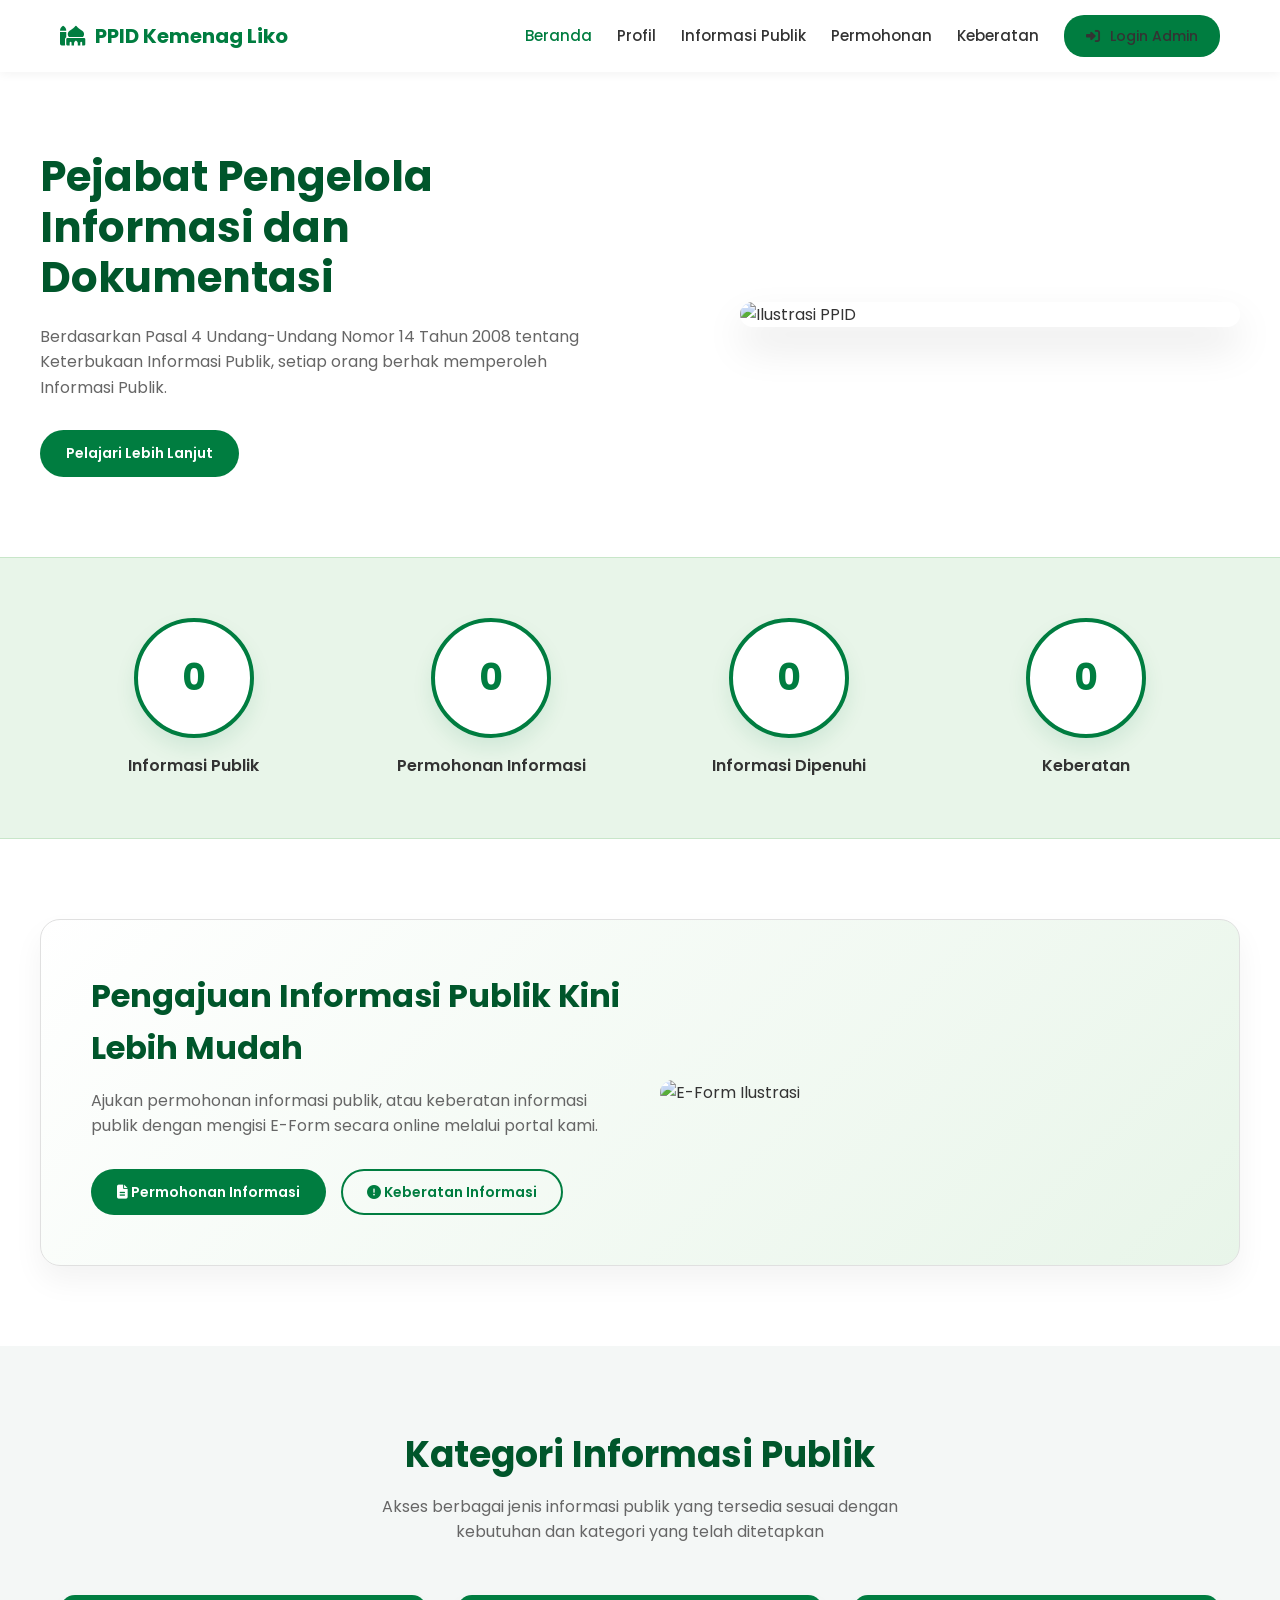
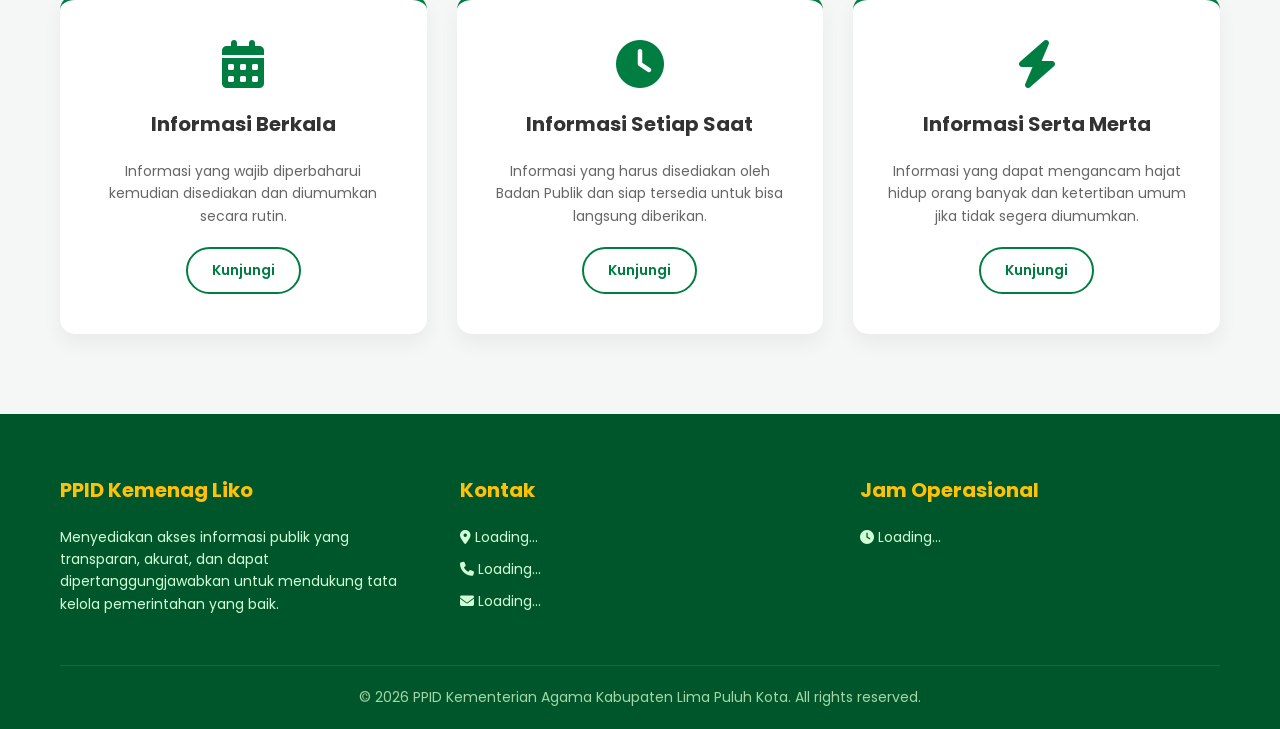
==== commit 87f4c664: "Add files via upload" ====
--- a/index.html
+++ b/index.html
@@ -1,371 +1,485 @@
 <!DOCTYPE html>
-<html lang="id" data-theme="light">
+<html lang="id">
 <head>
     <meta charset="UTF-8">
     <meta name="viewport" content="width=device-width, initial-scale=1.0">
-    <title>PPID Kemenag Lima Puluh Kota | Informasi Publik Modern</title>
-    <link href="https://cdn.jsdelivr.net/npm/bootstrap@5.3.2/dist/css/bootstrap.min.css" rel="stylesheet">
-    <link rel="stylesheet" href="https://cdnjs.cloudflare.com/ajax/libs/font-awesome/6.5.0/css/all.min.css">
-    <link href="https://unpkg.com/aos@2.3.1/dist/aos.css" rel="stylesheet">
-    <link rel="stylesheet" href="https://cdn.jsdelivr.net/npm/swiper@10/swiper-bundle.min.css"/>
+    <title>PPID - Kementerian Agama Kabupaten Lima Puluh Kota</title>
+    <meta name="description" content="Pejabat Pengelola Informasi dan Dokumentasi Kantor Kementerian Agama Kabupaten Lima Puluh Kota">
+    
+    <!-- Fonts & Icons -->
+    <link href="https://fonts.googleapis.com/css2?family=Poppins:wght@300;400;500;600;700&display=swap" rel="stylesheet">
+    <link rel="stylesheet" href="https://cdnjs.cloudflare.com/ajax/libs/font-awesome/6.4.0/css/all.min.css">
+    
+    <!-- Custom Styles -->
     <link rel="stylesheet" href="style.css">
+    
+    <style>
+        /* Inline styles khusus untuk tombol auth di navbar agar rapi */
+        .btn-auth-nav {
+            padding: 8px 20px !important;
+            font-size: 14px !important;
+            border-radius: 20px !important;
+        }
+        .btn-auth-nav i {
+            margin-right: 6px;
+        }
+    </style>
 </head>
 <body>
-    <!-- BREAKING NEWS TICKER -->
-    <div class="ticker-wrap bg-gradient">
-        <div class="ticker">
-            <i class="fas fa-bolt text-warning me-2"></i>
-            <span id="tickerContent">Memuat pengumuman terbaru...</span>
-        </div>
-    </div>
-
-    <!-- NAVBAR -->
-    <nav class="navbar navbar-expand-lg glass-nav sticky-top">
+    <!-- Header & Navigation -->
+    <header>
         <div class="container">
-            <a class="navbar-brand d-flex align-items-center" href="#">
-                <div class="brand-icon"><i class="fas fa-mosque"></i></div>
-                <div class="brand-text">
-                    <span class="brand-title">PPID</span>
-                    <span class="brand-sub">Kemenag Lima Puluh Kota</span>
-                </div>
-            </a>
-            <button class="navbar-toggler border-0" type="button" data-bs-toggle="collapse" data-bs-target="#navMenu">
-                <i class="fas fa-bars"></i>
-            </button>
-            <div class="collapse navbar-collapse" id="navMenu">
-                <ul class="navbar-nav ms-auto align-items-lg-center gap-lg-2">
-                    <li class="nav-item"><a class="nav-link" href="#beranda">Beranda</a></li>
-                    <li class="nav-item"><a class="nav-link" href="#berita">Berita</a></li>
-                    <li class="nav-item"><a class="nav-link" href="#pengumuman">Pengumuman</a></li>
-                    <li class="nav-item"><a class="nav-link" href="#informasi">Informasi</a></li>
-                    <li class="nav-item">
-                        <button class="btn-theme-toggle" onclick="toggleTheme()"><i class="fas fa-moon"></i></button>
-                    </li>
-                    <li class="nav-item">
-                        <button class="btn btn-modern btn-sm" data-bs-toggle="modal" data-bs-target="#loginModal">
-                            <i class="fas fa-user-shield me-1"></i> Admin
-                        </button>
+            <nav>
+                <a onclick="switchPage('beranda')" class="logo" style="cursor: pointer;">
+                    <i class="fas fa-mosque"></i> PPID Kemenag Liko
+                </a>
+                <div class="menu-toggle" onclick="toggleMenu()">
+                    <i class="fas fa-bars"></i>
+                </div>
+                <ul class="nav-links" id="nav-links">
+                    <li><a onclick="switchPage('beranda')" id="nav-beranda" class="active">Beranda</a></li>
+                    <li><a onclick="switchPage('profil')" id="nav-profil">Profil</a></li>
+                    <li><a onclick="switchPage('informasi')" id="nav-informasi">Informasi Publik</a></li>
+                    <li><a href="permohonan.html">Permohonan</a></li>
+                    <li><a href="keberatan.html">Keberatan</a></li>
+                    <!-- Dynamic Auth Button (Login / Dashboard) -->
+                    <li id="auth-nav-container">
+                        <a href="login.html" class="btn btn-primary btn-auth-nav">
+                            <i class="fas fa-sign-in-alt"></i> Login Admin
+                        </a>
                     </li>
                 </ul>
-            </div>
+            </nav>
         </div>
-    </nav>
-
-    <!-- HERO SECTION -->
-    <section id="beranda" class="hero-section">
-        <div class="hero-bg-animation"></div>
-        <div class="container position-relative">
-            <div class="row align-items-center min-vh-75 py-5">
-                <div class="col-lg-6" data-aos="fade-right">
-                    <span class="badge badge-glow mb-3">
-                        <i class="fas fa-star me-1"></i> Portal Resmi Informasi Publik
-                    </span>
-                    <h1 class="hero-title">
-                        Melayani Informasi <br>
-                        <span class="gradient-text">Dengan Transparansi</span>
-                    </h1>
-                    <p class="hero-desc">
-                        Akses berita, pengumuman, dan informasi publik terkini dari 
-                        Kementerian Agama Kabupaten Lima Puluh Kota. Cepat, Mudah, Terpercaya.
-                    </p>
-                    <div class="hero-stats">
-                        <div class="stat-item">
-                            <div class="stat-number" id="statBerita">0</div>
-                            <div class="stat-label">Berita</div>
+    </header>
+
+    <!-- ================= HALAMAN BERANDA ================= -->
+    <main id="page-beranda" class="view-page active">
+        <section class="hero container reveal">
+            <div class="hero-text">
+                <h1>Pejabat Pengelola Informasi dan Dokumentasi</h1>
+                <p>Berdasarkan Pasal 4 Undang-Undang Nomor 14 Tahun 2008 tentang Keterbukaan Informasi Publik, setiap orang berhak memperoleh Informasi Publik.</p>
+                <a onclick="switchPage('informasi')" class="btn btn-primary">Pelajari Lebih Lanjut</a>
+            </div>
+            <div class="hero-image">
+                <img src="https://images.unsplash.com/photo-1573164713988-8665fc963095?ixlib=rb-4.0.3&auto=format&fit=crop&w=800&q=80" alt="Ilustrasi PPID">
+            </div>
+        </section>
+
+        <section class="stats">
+            <div class="container stats-grid reveal">
+                <div class="stat-item">
+                    <div class="stat-circle" id="stat-dokumen">0</div>
+                    <p>Informasi Publik</p>
+                </div>
+                <div class="stat-item">
+                    <div class="stat-circle" id="stat-permohonan">0</div>
+                    <p>Permohonan Informasi</p>
+                </div>
+                <div class="stat-item">
+                    <div class="stat-circle" id="stat-dipenuhi">0</div>
+                    <p>Informasi Dipenuhi</p>
+                </div>
+                <div class="stat-item">
+                    <div class="stat-circle" id="stat-keberatan">0</div>
+                    <p>Keberatan</p>
+                </div>
+            </div>
+        </section>
+
+        <section class="cta-section container reveal">
+            <div class="cta-box">
+                <div class="cta-text">
+                    <h2>Pengajuan Informasi Publik Kini Lebih Mudah</h2>
+                    <p>Ajukan permohonan informasi publik, atau keberatan informasi publik dengan mengisi E-Form secara online melalui portal kami.</p>
+                    <div class="cta-buttons">
+                        <a href="permohonan.html" class="btn btn-primary"><i class="fas fa-file-alt"></i> Permohonan Informasi</a>
+                        <a href="keberatan.html" class="btn btn-outline"><i class="fas fa-exclamation-circle"></i> Keberatan Informasi</a>
+                    </div>
+                </div>
+                <div class="cta-image">
+                    <img src="https://images.unsplash.com/photo-1454165804606-c3d57bc86b40?ixlib=rb-4.0.3&auto=format&fit=crop&w=600&q=80" alt="E-Form Ilustrasi">
+                </div>
+            </div>
+        </section>
+
+        <section class="kategori">
+            <div class="container reveal">
+                <div class="kategori-header">
+                    <h2>Kategori Informasi Publik</h2>
+                    <p>Akses berbagai jenis informasi publik yang tersedia sesuai dengan kebutuhan dan kategori yang telah ditetapkan</p>
+                </div>
+                <div class="kategori-grid">
+                    <div class="card">
+                        <i class="fas fa-calendar-alt fa-3x" style="color: var(--primary-green);"></i>
+                        <h3>Informasi Berkala</h3>
+                        <p style="font-size: 14px; color: var(--text-light); text-align: center;">Informasi yang wajib diperbaharui kemudian disediakan dan diumumkan secara rutin.</p>
+                        <a onclick="openCategoryTab('Informasi Berkala')" class="btn btn-outline">Kunjungi</a>
+                    </div>
+                    <div class="card">
+                        <i class="fas fa-clock fa-3x" style="color: var(--primary-green);"></i>
+                        <h3>Informasi Setiap Saat</h3>
+                        <p style="font-size: 14px; color: var(--text-light); text-align: center;">Informasi yang harus disediakan oleh Badan Publik dan siap tersedia untuk bisa langsung diberikan.</p>
+                        <a onclick="openCategoryTab('Informasi Setiap Saat')" class="btn btn-outline">Kunjungi</a>
+                    </div>
+                    <div class="card">
+                        <i class="fas fa-bolt fa-3x" style="color: var(--primary-green);"></i>
+                        <h3>Informasi Serta Merta</h3>
+                        <p style="font-size: 14px; color: var(--text-light); text-align: center;">Informasi yang dapat mengancam hajat hidup orang banyak dan ketertiban umum jika tidak segera diumumkan.</p>
+                        <a onclick="openCategoryTab('Informasi Serta Merta')" class="btn btn-outline">Kunjungi</a>
+                    </div>
+                </div>
+            </div>
+        </section>
+    </main>
+
+    <!-- ================= HALAMAN INFORMASI PUBLIK ================= -->
+    <main id="page-informasi" class="view-page">
+        <section class="page-header reveal">
+            <div class="container">
+                <div class="breadcrumb">
+                    <a onclick="switchPage('beranda')">Beranda</a> &nbsp;/&nbsp; <span>Informasi Publik</span>
+                </div>
+                <h1 class="page-title">Daftar Informasi Publik</h1>
+                <p class="page-subtitle">Akses Informasi publik yang tersedia di Kemenag Kab. Lima Puluh Kota</p>
+            </div>
+        </section>
+
+        <section class="content-section">
+            <div class="container reveal">
+                <div class="tabs-container">
+                    <button class="tab-btn active" onclick="changeTab('Informasi Berkala', this)">Informasi Berkala</button>
+                    <button class="tab-btn" onclick="changeTab('Informasi Serta Merta', this)">Informasi Serta Merta</button>
+                    <button class="tab-btn" onclick="changeTab('Informasi Setiap Saat', this)">Informasi Setiap Saat</button>
+                    <button class="tab-btn" onclick="changeTab('Informasi Dikecualikan', this)">Informasi Dikecualikan</button>
+                </div>
+
+                <div class="data-card reveal">
+                    <div class="card-header">
+                        <h2 class="card-title" id="dynamic-title">
+                            <i class="far fa-folder-open"></i> Daftar Dokumen Informasi Berkala
+                        </h2>
+                        <div class="search-box">
+                            <i class="fas fa-search"></i>
+                            <input type="text" id="search-dokumen-input" placeholder="Cari dokumen..." onkeyup="searchDokumen(this)">
                         </div>
-                        <div class="stat-item">
-                            <div class="stat-number" id="statPengumuman">0</div>
-                            <div class="stat-label">Pengumuman</div>
+                    </div>
+
+                    <div id="dokumen-container">
+                        <div class="loading">
+                            <i class="fas fa-spinner"></i>
+                            <p>Memuat data dari database...</p>
                         </div>
-                        <div class="stat-item">
-                            <div class="stat-number" id="statInfo">0</div>
-                            <div class="stat-label">Informasi</div>
-                        </div>
-                    </div>
-                    <div class="hero-actions mt-4">
-                        <a href="#berita" class="btn btn-modern btn-lg me-2">
-                            <i class="fas fa-newspaper me-2"></i>Lihat Berita
-                        </a>
-                        <a href="#informasi" class="btn btn-outline-modern btn-lg">
-                            <i class="fas fa-database me-2"></i>Info Publik
-                        </a>
-                    </div>
-                </div>
-                <div class="col-lg-6 mt-4 mt-lg-0" data-aos="fade-left">
-                    <div class="swiper heroSwiper">
-                        <div class="swiper-wrapper" id="heroSwiperWrapper"></div>
-                        <div class="swiper-pagination"></div>
-                    </div>
-                </div>
+                    </div>
+                </div>
+            </div>
+        </section>
+    </main>
+
+    <!-- ================= HALAMAN PROFIL ================= -->
+    <main id="page-profil" class="view-page">
+        <section class="page-header reveal">
+            <div class="container">
+                <div class="breadcrumb">
+                    <a onclick="switchPage('beranda')">Beranda</a> &nbsp;/&nbsp; <span>Profil</span>
+                </div>
+                <h1 class="page-title">Profil PPID</h1>
+                <p class="page-subtitle">Kantor Kementerian Agama Kabupaten Lima Puluh Kota</p>
+            </div>
+        </section>
+
+        <section class="content-section">
+            <div class="container reveal">
+                <div class="data-card" id="profil-content">
+                    <div class="loading">
+                        <i class="fas fa-spinner"></i>
+                        <p>Memuat profil dari database...</p>
+                    </div>
+                </div>
+            </div>
+        </section>
+    </main>
+
+    <!-- ================= FOOTER ================= -->
+    <footer>
+        <div class="container">
+            <div class="footer-grid">
+                <div class="footer-col">
+                    <h3>PPID Kemenag Liko</h3>
+                    <p>Menyediakan akses informasi publik yang transparan, akurat, dan dapat dipertanggungjawabkan untuk mendukung tata kelola pemerintahan yang baik.</p>
+                </div>
+                <div class="footer-col">
+                    <h3>Kontak</h3>
+                    <p id="footer-alamat"><i class="fas fa-map-marker-alt"></i> <span class="loading-text">Loading...</span></p>
+                    <p id="footer-telepon"><i class="fas fa-phone"></i> <span class="loading-text">Loading...</span></p>
+                    <p id="footer-email"><i class="fas fa-envelope"></i> <span class="loading-text">Loading...</span></p>
+                </div>
+                <div class="footer-col">
+                    <h3>Jam Operasional</h3>
+                    <p id="footer-jam"><i class="fas fa-clock"></i> <span class="loading-text">Loading...</span></p>
+                </div>
+            </div>
+            <div class="footer-bottom">
+                &copy; 2026 PPID Kementerian Agama Kabupaten Lima Puluh Kota. All rights reserved.
             </div>
         </div>
-    </section>
-
-    <!-- SECTION: BERITA -->
-    <section id="berita" class="section-padding">
-        <div class="container">
-            <div class="section-header" data-aos="fade-up">
-                <span class="section-badge">📰 TERKINI</span>
-                <h2 class="section-title">Berita <span class="gradient-text">Terkini</span></h2>
-                <p class="section-desc">Update kegiatan dan informasi terbaru dari seluruh unit kerja</p>
-            </div>
-            <div class="row g-4" id="beritaGrid"></div>
-        </div>
-    </section>
-
-    <!-- SECTION: PENGUMUMAN -->
-    <section id="pengumuman" class="section-padding bg-soft">
-        <div class="container">
-            <div class="section-header" data-aos="fade-up">
-                <span class="section-badge">📢 PENTING</span>
-                <h2 class="section-title">Pengumuman <span class="gradient-text">Resmi</span></h2>
-                <p class="section-desc">Informasi penting yang perlu diketahui masyarakat</p>
-            </div>
-            <div class="row g-4" id="pengumumanGrid"></div>
-        </div>
-    </section>
-
-    <!-- SECTION: INFORMASI -->
-    <section id="informasi" class="section-padding">
-        <div class="container">
-            <div class="section-header" data-aos="fade-up">
-                <span class="section-badge">📊 DATA</span>
-                <h2 class="section-title">Informasi <span class="gradient-text">Publik</span></h2>
-                <p class="section-desc">Data dan dokumen resmi yang dapat diakses publik</p>
-            </div>
-            <div class="filter-bar glass-card p-3 mb-4" data-aos="fade-up">
-                <div class="row g-2 align-items-center">
-                    <div class="col-md-4">
-                        <input type="text" id="searchInput" class="form-control modern-input" 
-                               placeholder="🔍 Cari informasi..." oninput="renderInformasi()">
-                    </div>
-                    <div class="col-md-3">
-                        <select id="filterUnit" class="form-select modern-input" onchange="renderInformasi()">
-                            <option value="">Semua Unit</option>
-                        </select>
-                    </div>
-                    <div class="col-md-3">
-                        <select id="filterKategori" class="form-select modern-input" onchange="renderInformasi()">
-                            <option value="">Semua Kategori</option>
-                        </select>
-                    </div>
-                    <div class="col-md-2 text-end">
-                        <button class="btn btn-success btn-sm" onclick="printData()" title="Cetak">
-                            <i class="fas fa-print"></i>
+    </footer>
+
+    <!-- Image Modal -->
+    <div id="imageModal" class="modal">
+        <span class="close-modal" onclick="closeModal()">&times;</span>
+        <img class="modal-content" id="modalImg" alt="Preview Gambar">
+    </div>
+
+    <!-- Scripts -->
+    <script src="config.js"></script>
+    <script src="api.js"></script>
+    <script>
+        let currentKategori = 'Informasi Berkala';
+        let allDokumen = [];
+
+        // ================= INITIALIZATION =================
+        window.addEventListener('DOMContentLoaded', () => {
+            updateAuthNav(); // Cek status login untuk tombol navbar
+            loadStats();
+            loadProfil();
+        });
+
+        // Update tombol Login/Dashboard di Navbar
+        function updateAuthNav() {
+            const session = CONFIG.getCurrentUser();
+            const container = document.getElementById('auth-nav-container');
+            
+            if (session && session.role === 'admin') {
+                container.innerHTML = `
+                    <a href="dashboard.html" class="btn btn-outline btn-auth-nav" style="color: var(--white); border-color: var(--white);">
+                        <i class="fas fa-tachometer-alt"></i> Dashboard
+                    </a>
+                `;
+            } else {
+                container.innerHTML = `
+                    <a href="login.html" class="btn btn-primary btn-auth-nav">
+                        <i class="fas fa-sign-in-alt"></i> Login Admin
+                    </a>
+                `;
+            }
+        }
+
+        // ================= NAVIGATION =================
+        function switchPage(pageId) {
+            document.querySelectorAll('.view-page').forEach(page => page.classList.remove('active'));
+            document.querySelectorAll('.nav-links a').forEach(a => a.classList.remove('active'));
+            
+            if(pageId === 'beranda') {
+                document.getElementById('page-beranda').classList.add('active');
+                document.getElementById('nav-beranda').classList.add('active');
+            } else if(pageId === 'informasi') {
+                document.getElementById('page-informasi').classList.add('active');
+                document.getElementById('nav-informasi').classList.add('active');
+                loadDokumen('Informasi Berkala');
+            } else if(pageId === 'profil') {
+                document.getElementById('page-profil').classList.add('active');
+                document.getElementById('nav-profil').classList.add('active');
+                loadProfil();
+            }
+            
+            document.getElementById('nav-links').classList.remove('show');
+            window.scrollTo({ top: 0, behavior: 'smooth' });
+            setTimeout(reveal, 100);
+        }
+
+        function openCategoryTab(tabName) {
+            switchPage('informasi');
+            document.querySelectorAll('.tab-btn').forEach(tab => {
+                if (tab.innerText.trim() === tabName) changeTab(tabName, tab);
+            });
+        }
+
+        function toggleMenu() {
+            document.getElementById('nav-links').classList.toggle('show');
+        }
+
+        // ================= ANIMATIONS =================
+        function reveal() {
+            var reveals = document.querySelectorAll(".reveal");
+            for (var i = 0; i < reveals.length; i++) {
+                var windowHeight = window.innerHeight;
+                var elementTop = reveals[i].getBoundingClientRect().top;
+                var elementVisible = 100;
+                if (elementTop < windowHeight - elementVisible) {
+                    reveals[i].classList.add("active");
+                }
+            }
+        }
+        window.addEventListener("scroll", reveal);
+        reveal();
+
+        // ================= DATA LOADING =================
+        async function loadStats() {
+            const result = await api.getStats();
+            if (result.success) {
+                const stats = result.data;
+                document.getElementById('stat-dokumen').textContent = stats.totalDokumen;
+                document.getElementById('stat-permohonan').textContent = stats.totalPermohonan;
+                document.getElementById('stat-dipenuhi').textContent = stats.totalPermohonan - stats.permohonanMenunggu;
+                document.getElementById('stat-keberatan').textContent = stats.totalKeberatan;
+            }
+        }
+
+        async function loadDokumen(kategori) {
+            currentKategori = kategori;
+            const container = document.getElementById('dokumen-container');
+            container.innerHTML = '<div class="loading"><i class="fas fa-spinner"></i><p>Memuat data dari database...</p></div>';
+            
+            const result = await api.getDokumen(kategori);
+            if (result.success) {
+                allDokumen = result.data;
+                displayDokumen(allDokumen);
+            } else {
+                // Tampilan error yang lebih ramah dengan tombol retry
+                container.innerHTML = `
+                    <div style="text-align: center; padding: 40px; color: var(--text-light);">
+                        <i class="fas fa-exclamation-triangle" style="font-size: 40px; color: var(--warning); margin-bottom: 15px;"></i>
+                        <p>Gagal memuat data. Pastikan koneksi internet stabil dan database terhubung.</p>
+                        <p style="font-size: 12px; color: #999; margin-top: 5px;">Detail: ${result.error || 'Unknown error'}</p>
+                        <button onclick="loadDokumen(currentKategori)" class="btn btn-primary" style="margin-top: 20px;">
+                            <i class="fas fa-redo"></i> Coba Lagi
                         </button>
-                        <button class="btn btn-primary btn-sm" onclick="downloadData()" title="Download Excel">
-                            <i class="fas fa-download"></i>
-                        </button>
-                    </div>
-                </div>
-            </div>
-            <div class="table-responsive glass-card" data-aos="fade-up">
-                <table class="table table-modern mb-0">
-                    <thead>
-                        <tr>
-                            <th>Tanggal</th>
-                            <th>Judul</th>
-                            <th>Kategori</th>
-                            <th>Unit</th>
-                            <th>File</th>
-                            <th>Aksi</th>
-                        </tr>
-                    </thead>
-                    <tbody id="infoTableBody"></tbody>
-                </table>
-            </div>
-        </div>
-    </section>
-
-    <!-- MODAL DETAIL -->
-    <div class="modal fade" id="detailModal" tabindex="-1">
-        <div class="modal-dialog modal-lg modal-dialog-centered modal-dialog-scrollable">
-            <div class="modal-content glass-modal">
-                <div class="modal-header border-0">
-                    <span class="badge badge-glow" id="detailTipe">Berita</span>
-                    <button type="button" class="btn-close" data-bs-dismiss="modal"></button>
-                </div>
-                <div class="modal-body p-4">
-                    <img id="detailImage" class="detail-image mb-3" src="" alt="">
-                    <h3 id="detailJudul" class="mb-2"></h3>
-                    <div class="detail-meta mb-3">
-                        <span><i class="far fa-calendar me-1"></i> <span id="detailTanggal"></span></span>
-                        <span class="ms-3"><i class="far fa-building me-1"></i> <span id="detailUnit"></span></span>
-                        <span class="ms-3"><i class="far fa-eye me-1"></i> <span id="detailViews"></span> views</span>
-                    </div>
-                    <hr>
-                    <div id="detailKonten" class="detail-content"></div>
-                    <div id="detailLinkFile" class="mt-3"></div>
-                </div>
-            </div>
-        </div>
-    </div>
-
-    <!-- MODAL URL PREVIEW -->
-    <div class="modal fade" id="urlPreviewModal" tabindex="-1">
-        <div class="modal-dialog modal-xl modal-dialog-centered modal-dialog-scrollable">
-            <div class="modal-content glass-modal">
-                <div class="modal-header border-0 bg-gradient-preview">
-                    <h5 class="modal-title text-white">
-                        <i class="fas fa-eye me-2"></i>
-                        <span id="urlPreviewTitle">Preview File</span>
-                    </h5>
-                    <div class="d-flex gap-2">
-                        <a href="#" id="urlPreviewDownload" target="_blank" class="btn btn-light btn-sm">
-                            <i class="fas fa-download me-1"></i> Download
-                        </a>
-                        <button type="button" class="btn-close btn-close-white" data-bs-dismiss="modal"></button>
-                    </div>
-                </div>
-                <div class="modal-body p-0 bg-dark" style="min-height: 500px;">
-                    <div id="urlPreviewLoader" class="text-center p-5">
-                        <i class="fas fa-spinner fa-spin fa-3x text-white mb-3"></i>
-                        <p class="text-white">Memuat preview...</p>
-                    </div>
-                    <div id="urlPreviewContent" style="display:none;"></div>
-                    <div id="urlPreviewError" class="text-center p-5" style="display:none;">
-                        <i class="fas fa-exclamation-triangle fa-3x text-warning mb-3"></i>
-                        <h5 class="text-white">Preview Tidak Tersedia</h5>
-                        <p class="text-white-50" id="urlPreviewErrorMsg"></p>
-                        <a href="#" id="urlPreviewFallback" target="_blank" class="btn btn-modern">
-                            <i class="fas fa-external-link-alt me-2"></i>Buka di Tab Baru
-                        </a>
-                    </div>
-                </div>
-                <div class="modal-footer border-0">
-                    <small class="text-muted">
-                        <i class="fas fa-info-circle me-1"></i>
-                        <span id="urlPreviewInfo">Preview file</span>
-                    </small>
-                </div>
-            </div>
-        </div>
-    </div>
-
-    <!-- MODAL LOGIN -->
-    <div class="modal fade" id="loginModal" tabindex="-1">
-        <div class="modal-dialog modal-dialog-centered">
-            <div class="modal-content glass-modal">
-                <div class="modal-body p-5 text-center">
-                    <div class="login-icon mb-3"><i class="fas fa-user-shield"></i></div>
-                    <h3 class="mb-1">Admin Login</h3>
-                    <p class="text-muted mb-4">Masuk untuk mengelola konten</p>
-                    <form id="loginForm" autocomplete="off">
-                        <div class="mb-3 text-start">
-                            <label class="form-label fw-semibold">Username</label>
-                            <div class="input-group">
-                                <span class="input-group-text bg-transparent border-end-0">
-                                    <i class="fas fa-user text-muted"></i>
-                                </span>
-                                <input type="text" id="username" class="form-control modern-input border-start-0" 
-                                       placeholder="Masukkan username" required>
+                    </div>
+                `;
+            }
+        }
+
+        function displayDokumen(dokumenList) {
+            const container = document.getElementById('dokumen-container');
+            if (dokumenList.length === 0) {
+                container.innerHTML = '<p style="text-align: center; padding: 40px; color: var(--text-light);"><i class="fas fa-folder-open" style="font-size: 40px; margin-bottom: 15px; display: block;"></i>Tidak ada dokumen dalam kategori ini</p>';
+                return;
+            }
+            
+            let html = '<div style="display: grid; gap: 20px;">';
+            dokumenList.forEach((doc, index) => {
+                const isImage = api.isImage(doc.fileType);
+                const fileIcon = api.getFileIcon(doc.fileType);
+                
+                html += `
+                    <div class="file-item">
+                        ${isImage && doc.fileUrl ? 
+                            `<img src="${doc.fileUrl}" alt="${doc.judul}" class="file-thumbnail" onclick="openModal('${doc.fileUrl}')">` : 
+                            `<div class="file-icon-box">
+                                <i class="${fileIcon}" style="font-size: 40px; color: var(--primary-green);"></i>
+                            </div>`
+                        }
+                        <div class="file-info">
+                            <div class="file-title">${index + 1}. ${doc.judul}</div>
+                            <div class="file-desc">${doc.deskripsi || 'Tidak ada deskripsi'}</div>
+                            <div class="file-meta">
+                                <i class="fas fa-folder"></i> ${doc.kategori} &nbsp;|&nbsp; 
+                                <i class="fas fa-building"></i> ${doc.unit || 'N/A'} &nbsp;|&nbsp; 
+                                <i class="fas fa-calendar"></i> ${CONFIG.formatDate(doc.tanggal)}
                             </div>
                         </div>
-                        <div class="mb-4 text-start">
-                            <label class="form-label fw-semibold">Password</label>
-                            <div class="input-group">
-                                <span class="input-group-text bg-transparent border-end-0">
-                                    <i class="fas fa-lock text-muted"></i>
-                                </span>
-                                <input type="password" id="password" class="form-control modern-input border-start-0 border-end-0" 
-                                       placeholder="Masukkan password" required>
-                                <button type="button" class="input-group-text bg-transparent btn-toggle-password" 
-                                        onclick="togglePassword('password', this)">
-                                    <i class="fas fa-eye text-muted"></i>
-                                </button>
-                            </div>
-                        </div>
-                        <button type="submit" class="btn btn-modern w-100">
-                            <i class="fas fa-sign-in-alt me-2"></i>Masuk
-                        </button>
-                    </form>
-                </div>
-            </div>
-        </div>
-    </div>
-
-    <!-- MODAL ACTION -->
-    <div class="modal fade" id="actionModal" tabindex="-1" data-bs-backdrop="static">
-        <div class="modal-dialog modal-dialog-centered modal-sm">
-            <div class="modal-content glass-modal action-modal">
-                <div class="modal-body p-4 text-center">
-                    <div class="action-icon-wrap mb-3" id="actionIconWrap">
-                        <i class="fas fa-check" id="actionIcon"></i>
-                    </div>
-                    <h4 class="mb-2 fw-bold" id="actionTitle">Berhasil</h4>
-                    <p class="text-muted mb-4" id="actionMessage">Aksi berhasil dilakukan</p>
-                    <button class="btn btn-modern w-100" data-bs-dismiss="modal" id="actionOkBtn">OK</button>
-                </div>
-            </div>
-        </div>
-    </div>
-
-    <!-- MODAL CONFIRM -->
-    <div class="modal fade" id="confirmModal" tabindex="-1" data-bs-backdrop="static">
-        <div class="modal-dialog modal-dialog-centered modal-sm">
-            <div class="modal-content glass-modal action-modal">
-                <div class="modal-body p-4 text-center">
-                    <div class="action-icon-wrap warning mb-3"><i class="fas fa-question"></i></div>
-                    <h4 class="mb-2 fw-bold" id="confirmTitle">Konfirmasi</h4>
-                    <p class="text-muted mb-4" id="confirmMessage">Apakah Anda yakin?</p>
-                    <div class="d-flex gap-2">
-                        <button class="btn btn-outline-secondary flex-fill" data-bs-dismiss="modal" id="confirmCancelBtn">Batal</button>
-                        <button class="btn btn-danger flex-fill" id="confirmOkBtn">Ya, Lanjutkan</button>
-                    </div>
-                </div>
-            </div>
-        </div>
-    </div>
-
-    <!-- FOOTER -->
-    <footer class="footer-modern">
-        <div class="footer-wave">
-            <svg viewBox="0 0 1440 120" preserveAspectRatio="none">
-                <path d="M0,64L80,69.3C160,75,320,85,480,80C640,75,800,53,960,48C1120,43,1280,53,1360,58.7L1440,64L1440,120L0,120Z"></path>
-            </svg>
-        </div>
-        <div class="container position-relative">
-            <div class="row g-4 py-5">
-                <div class="col-md-4" data-aos="fade-up">
-                    <div class="footer-brand">
-                        <i class="fas fa-mosque"></i>
-                        <h4>PPID Kemenag</h4>
-                        <p>Kabupaten Lima Puluh Kota</p>
-                    </div>
-                    <p class="mt-3 opacity-75">
-                        Pejabat Pengelola Informasi dan Dokumentasi yang melayani 
-                        masyarakat dengan transparan dan akuntabel.
-                    </p>
-                </div>
-                <div class="col-md-4" data-aos="fade-up" data-aos-delay="100">
-                    <h5 class="footer-title">Kontak</h5>
-                    <ul class="footer-links">
-                        <li><i class="fas fa-map-marker-alt"></i> Jl. Lima Puluh Kota</li>
-                        <li><i class="fas fa-phone"></i> (0752) 123-456</li>
-                        <li><i class="fas fa-envelope"></i> ppid@kemenaglimapuluhkota.go.id</li>
-                    </ul>
-                </div>
-                <div class="col-md-4" data-aos="fade-up" data-aos-delay="200">
-                    <h5 class="footer-title">Ikuti Kami</h5>
-                    <div class="social-icons">
-                        <a href="#"><i class="fab fa-facebook-f"></i></a>
-                        <a href="#"><i class="fab fa-instagram"></i></a>
-                        <a href="#"><i class="fab fa-youtube"></i></a>
-                        <a href="#"><i class="fab fa-twitter"></i></a>
-                    </div>
-                </div>
-            </div>
-            <div class="footer-bottom">
-                <p>&copy; 2026 PPID Kemenag Lima Puluh Kota. All Rights Reserved.</p>
-            </div>
-        </div>
-    </footer>
-
-    <script src="https://cdn.jsdelivr.net/npm/bootstrap@5.3.2/dist/js/bootstrap.bundle.min.js"></script>
-    <script src="https://unpkg.com/aos@2.3.1/dist/aos.js"></script>
-    <script src="https://cdn.jsdelivr.net/npm/swiper@10/swiper-bundle.min.js"></script>
-    <script src="https://cdnjs.cloudflare.com/ajax/libs/xlsx/0.18.5/xlsx.full.min.js"></script>
-    <script src="script.js"></script>
-    <script>AOS.init({ duration: 800, once: true });</script>
+                        ${doc.fileUrl ? `<a href="${doc.fileUrl}" target="_blank" class="download-btn"><i class="fas fa-download"></i> Unduh</a>` : ''}
+                    </div>
+                `;
+                
+                // Tampilkan preview gambar besar di bawah card jika file adalah gambar
+                if (isImage && doc.fileUrl) {
+                    html += `<div style="margin-top: -15px; margin-bottom: 20px; padding: 0 15px 20px;">
+                        <img src="${doc.fileUrl}" alt="${doc.judul}" class="image-preview" onclick="openModal('${doc.fileUrl}')" style="max-height: 300px; width: 100%; object-fit: cover;">
+                    </div>`;
+                }
+            });
+            html += '</div>';
+            container.innerHTML = html;
+        }
+
+        function changeTab(tabName, element) {
+            document.querySelectorAll('.tab-btn').forEach(tab => tab.classList.remove('active'));
+            element.classList.add('active');
+            document.getElementById('dynamic-title').innerHTML = `<i class="far fa-folder-open"></i> Daftar Dokumen ${tabName}`;
+            
+            // Reset search input saat ganti tab
+            document.getElementById('search-dokumen-input').value = '';
+            loadDokumen(tabName);
+        }
+
+        function searchDokumen(input) {
+            const filter = input.value.toLowerCase();
+            const filtered = allDokumen.filter(doc => 
+                doc.judul.toLowerCase().includes(filter) || 
+                (doc.deskripsi && doc.deskripsi.toLowerCase().includes(filter))
+            );
+            displayDokumen(filtered);
+        }
+
+        async function loadProfil() {
+            const container = document.getElementById('profil-content');
+            
+            const result = await api.getProfil();
+            if (result.success && result.data) {
+                const profil = result.data;
+                container.innerHTML = `
+                    <h2 style="color: var(--dark-green); margin-bottom: 20px;"><i class="fas fa-building"></i> Tentang PPID</h2>
+                    <p style="margin-bottom: 15px;">Pejabat Pengelola Informasi dan Dokumentasi (PPID) adalah pejabat yang bertanggung jawab di bidang penyimpanan, pendokumentasian, penyediaan, dan/atau pelayanan informasi di badan publik.</p>
+                    
+                    <h3 style="color: var(--dark-green); margin: 30px 0 15px;"><i class="fas fa-eye"></i> Visi</h3>
+                    <p style="margin-bottom: 15px; white-space: pre-line; background: var(--bg-gray); padding: 15px; border-radius: 8px; border-left: 4px solid var(--primary-green);">${profil.visi || '-'}</p>
+                    
+                    <h3 style="color: var(--dark-green); margin: 30px 0 15px;"><i class="fas fa-bullseye"></i> Misi</h3>
+                    <p style="margin-bottom: 15px; white-space: pre-line; background: var(--bg-gray); padding: 15px; border-radius: 8px; border-left: 4px solid var(--primary-green);">${profil.misi || '-'}</p>
+                    
+                    <h3 style="color: var(--dark-green); margin: 30px 0 15px;"><i class="fas fa-address-book"></i> Informasi Kontak</h3>
+                    <div style="background: var(--light-green); padding: 20px; border-radius: 10px;">
+                        <p style="margin-bottom: 10px;"><i class="fas fa-map-marker-alt" style="color: var(--primary-green); margin-right: 10px; width: 20px;"></i> ${profil.alamat || '-'}</p>
+                        <p style="margin-bottom: 10px;"><i class="fas fa-phone" style="color: var(--primary-green); margin-right: 10px; width: 20px;"></i> ${profil.telepon || '-'}</p>
+                        <p style="margin-bottom: 10px;"><i class="fas fa-envelope" style="color: var(--primary-green); margin-right: 10px; width: 20px;"></i> ${profil.email || '-'}</p>
+                        <p style="margin-bottom: 0;"><i class="fas fa-clock" style="color: var(--primary-green); margin-right: 10px; width: 20px;"></i> Jam Operasional:</p>
+                        <p style="white-space: pre-line; margin-left: 30px; margin-top: 5px;">${profil.jam_operasional || '-'}</p>
+                    </div>
+                `;
+                
+                // Update footer secara dinamis
+                document.getElementById('footer-alamat').innerHTML = `<i class="fas fa-map-marker-alt"></i> ${profil.alamat || '-'}`;
+                document.getElementById('footer-telepon').innerHTML = `<i class="fas fa-phone"></i> ${profil.telepon || '-'}`;
+                document.getElementById('footer-email').innerHTML = `<i class="fas fa-envelope"></i> ${profil.email || '-'}`;
+                document.getElementById('footer-jam').innerHTML = `<i class="fas fa-clock"></i>\n${profil.jam_operasional || '-'}`;
+            } else {
+                container.innerHTML = `
+                    <div style="text-align: center; padding: 40px; color: var(--text-light);">
+                        <i class="fas fa-exclamation-triangle" style="font-size: 40px; color: var(--warning); margin-bottom: 15px;"></i>
+                        <p>Gagal memuat profil. <button onclick="loadProfil()" class="btn btn-primary" style="margin-top: 10px; padding: 5px 15px; font-size: 12px;">Coba Lagi</button></p>
+                    </div>
+                `;
+            }
+        }
+
+        // ================= MODAL FUNCTIONS =================
+        function openModal(src) {
+            document.getElementById('imageModal').style.display = 'block';
+            document.getElementById('modalImg').src = src;
+            document.body.style.overflow = 'hidden'; // Prevent background scrolling
+        }
+
+        function closeModal() {
+            document.getElementById('imageModal').style.display = 'none';
+            document.body.style.overflow = 'auto'; // Restore scrolling
+        }
+
+        // Close modal when clicking outside the image
+        window.onclick = function(event) {
+            const modal = document.getElementById('imageModal');
+            if (event.target == modal) {
+                closeModal();
+            }
+        }
+        
+        // Close modal with Escape key
+        document.addEventListener('keydown', function(event) {
+            if (event.key === "Escape") {
+                closeModal();
+            }
+        });
+    </script>
 </body>
 </html>
--- a/style.css
+++ b/style.css
@@ -1,1112 +1,695 @@
-/* ============ ROOT VARIABLES ============ */
+/* PPID Kemenag Liko - Shared Styles */
+
 :root {
-    --primary: #006838;
-    --primary-dark: #004d29;
-    --primary-light: #00a859;
-    --accent: #F4A900;
-    --accent-light: #ffc940;
-    --bg: #f5f7fb;
-    --card-bg: rgba(255,255,255,0.85);
-    --text: #1a2332;
-    --text-muted: #6c7a89;
-    --shadow: 0 8px 32px rgba(0,104,56,0.1);
-    --shadow-lg: 0 20px 60px rgba(0,0,0,0.15);
-    --gradient: linear-gradient(135deg, #006838 0%, #00a859 50%, #F4A900 100%);
-    --gradient-primary: linear-gradient(135deg, #006838 0%, #00a859 100%);
-    --border-radius: 20px;
-    --border-radius-sm: 12px;
-    --transition: all 0.3s cubic-bezier(0.4, 0, 0.2, 1);
-    --success: #00b894;
-    --danger: #e74c3c;
-    --warning: #f39c12;
-    --info: #3498db;
-}
-
-[data-theme="dark"] {
-    --bg: #0f1419;
-    --card-bg: rgba(30,40,55,0.85);
-    --text: #e8eef5;
-    --text-muted: #8b98a9;
-    --shadow: 0 8px 32px rgba(0,0,0,0.3);
-    --shadow-lg: 0 20px 60px rgba(0,0,0,0.4);
-}
-
-* { scroll-behavior: smooth; box-sizing: border-box; }
+    --primary-green: #007D40;
+    --dark-green: #00562b;
+    --light-green: #e8f5e9;
+    --accent-yellow: #FFC107;
+    --text-dark: #333333;
+    --text-light: #666666;
+    --bg-gray: #f4f7f6;
+    --white: #ffffff;
+    --border-color: #e0e0e0;
+    --success: #28a745;
+    --warning: #ffc107;
+    --danger: #dc3545;
+    --info: #17a2b8;
+}
+
+* {
+    margin: 0;
+    padding: 0;
+    box-sizing: border-box;
+    font-family: 'Poppins', sans-serif;
+}
 
 body {
-    font-family: 'Segoe UI', system-ui, -apple-system, sans-serif;
-    background: var(--bg);
-    color: var(--text);
+    color: var(--text-dark);
+    background-color: var(--white);
+    line-height: 1.6;
     overflow-x: hidden;
-    transition: background 0.3s ease, color 0.3s ease;
-    line-height: 1.6;
-}
-
-/* ============ GLASSMORPHISM ============ */
-.glass-card, .glass-nav, .glass-modal {
-    background: var(--card-bg);
-    backdrop-filter: blur(20px);
-    -webkit-backdrop-filter: blur(20px);
-    border: 1px solid rgba(255,255,255,0.2);
-    border-radius: var(--border-radius);
-    box-shadow: var(--shadow);
-    transition: var(--transition);
-}
-
-.glass-nav {
-    border-radius: 0;
-    border-top: none;
-    border-left: none;
-    border-right: none;
-    padding: 0.8rem 0;
-}
-
-.glass-card:hover { box-shadow: var(--shadow-lg); }
-
-/* ============ TICKER ============ */
-.ticker-wrap {
-    background: var(--gradient);
-    color: white;
-    padding: 8px 0;
-    overflow: hidden;
+    display: flex;
+    flex-direction: column;
+    min-height: 100vh;
+}
+
+.container {
+    max-width: 1200px;
+    margin: 0 auto;
+    padding: 0 20px;
+}
+
+/* Header & Navigation */
+header {
+    background-color: var(--white);
+    box-shadow: 0 2px 10px rgba(0,0,0,0.05);
+    position: sticky;
+    top: 0;
+    z-index: 1000;
+}
+
+nav {
+    display: flex;
+    justify-content: space-between;
+    align-items: center;
+    padding: 15px 0;
+}
+
+.logo {
+    font-size: 20px;
+    font-weight: 700;
+    color: var(--primary-green);
+    text-decoration: none;
+    display: flex;
+    align-items: center;
+    gap: 10px;
+}
+
+.nav-links {
+    display: flex;
+    gap: 25px;
+    list-style: none;
+    align-items: center;
+}
+
+.nav-links a {
+    text-decoration: none;
+    color: var(--text-dark);
+    font-weight: 500;
+    font-size: 15px;
+    cursor: pointer;
+    transition: color 0.3s;
+}
+
+.nav-links a:hover, .nav-links a.active {
+    color: var(--primary-green);
+}
+
+.btn {
+    display: inline-block;
+    padding: 10px 24px;
+    border-radius: 30px;
+    text-decoration: none;
+    font-weight: 600;
+    transition: all 0.3s ease;
+    cursor: pointer;
+    border: 2px solid transparent;
+    font-size: 14px;
+}
+
+.btn-primary {
+    background-color: var(--primary-green);
+    color: var(--white);
+}
+
+.btn-primary:hover {
+    background-color: var(--dark-green);
+    transform: translateY(-3px);
+    box-shadow: 0 5px 15px rgba(0, 125, 64, 0.3);
+}
+
+.btn-outline {
+    background-color: transparent;
+    color: var(--primary-green);
+    border-color: var(--primary-green);
+}
+
+.btn-outline:hover {
+    background-color: var(--primary-green);
+    color: var(--white);
+    transform: translateY(-3px);
+}
+
+.btn-danger {
+    background-color: var(--danger);
+    color: var(--white);
+}
+
+.btn-danger:hover {
+    background-color: #c82333;
+    transform: translateY(-2px);
+}
+
+.btn-warning {
+    background-color: var(--warning);
+    color: var(--text-dark);
+}
+
+.menu-toggle {
+    display: none;
+    font-size: 24px;
+    color: var(--primary-green);
+    cursor: pointer;
+}
+
+/* Hero Section */
+.hero {
+    display: flex;
+    align-items: center;
+    justify-content: space-between;
+    padding: 80px 0;
+    gap: 50px;
+}
+
+.hero-text { flex: 1; }
+
+.hero-text h1 {
+    font-size: 42px;
+    line-height: 1.2;
+    color: var(--dark-green);
+    margin-bottom: 20px;
+}
+
+.hero-text p {
+    font-size: 16px;
+    color: var(--text-light);
+    margin-bottom: 30px;
+}
+
+.hero-image {
+    flex: 1;
+    display: flex;
+    justify-content: flex-end;
+}
+
+.hero-image img {
+    width: 100%;
+    max-width: 500px;
+    border-radius: 20px;
+    box-shadow: 0 20px 40px rgba(0,0,0,0.1);
+}
+
+/* Stats Section */
+.stats {
+    background-color: var(--light-green);
+    padding: 60px 0;
+    border-top: 1px solid #c8e6c9;
+    border-bottom: 1px solid #c8e6c9;
+}
+
+.stats-grid {
+    display: grid;
+    grid-template-columns: repeat(4, 1fr);
+    gap: 30px;
+    text-align: center;
+}
+
+.stat-item {
+    display: flex;
+    flex-direction: column;
+    align-items: center;
+    gap: 15px;
+}
+
+.stat-circle {
+    width: 120px;
+    height: 120px;
+    background-color: var(--white);
+    border: 4px solid var(--primary-green);
+    border-radius: 50%;
+    display: flex;
+    justify-content: center;
+    align-items: center;
+    font-size: 36px;
+    font-weight: 700;
+    color: var(--primary-green);
+    box-shadow: 0 10px 20px rgba(0,125,64,0.1);
+    transition: transform 0.3s ease;
+}
+
+.stat-item:hover .stat-circle {
+    transform: scale(1.1);
+    background-color: var(--primary-green);
+    color: var(--white);
+}
+
+.stat-item p {
+    font-weight: 600;
+    font-size: 16px;
+}
+
+/* CTA Section */
+.cta-section { padding: 80px 0; }
+
+.cta-box {
+    background: linear-gradient(135deg, #ffffff, var(--light-green));
+    border-radius: 20px;
+    padding: 50px;
+    box-shadow: 0 15px 30px rgba(0,0,0,0.05);
+    display: flex;
+    align-items: center;
+    justify-content: space-between;
+    gap: 40px;
+    border: 1px solid #e0e0e0;
+}
+
+.cta-text { flex: 1; }
+
+.cta-text h2 {
+    font-size: 32px;
+    color: var(--dark-green);
+    margin-bottom: 15px;
+}
+
+.cta-text p {
+    color: var(--text-light);
+    margin-bottom: 30px;
+}
+
+.cta-buttons {
+    display: flex;
+    gap: 15px;
+    flex-wrap: wrap;
+}
+
+.cta-image { flex: 1; }
+
+.cta-image img {
+    width: 100%;
+    border-radius: 15px;
+}
+
+/* Kategori Section */
+.kategori {
+    background-color: var(--bg-gray);
+    padding: 80px 0;
+    text-align: center;
+}
+
+.kategori-header { margin-bottom: 50px; }
+
+.kategori-header h2 {
+    font-size: 36px;
+    color: var(--dark-green);
+    margin-bottom: 10px;
+}
+
+.kategori-header p {
+    color: var(--text-light);
+    max-width: 600px;
+    margin: 0 auto;
+}
+
+.kategori-grid {
+    display: grid;
+    grid-template-columns: repeat(3, 1fr);
+    gap: 30px;
+}
+
+.card {
+    background-color: var(--white);
+    padding: 40px 30px;
+    border-radius: 15px;
+    box-shadow: 0 10px 20px rgba(0,0,0,0.05);
+    transition: all 0.3s ease;
+    border-top: 5px solid var(--primary-green);
+    display: flex;
+    flex-direction: column;
+    align-items: center;
+    gap: 20px;
+}
+
+.card:hover {
+    transform: translateY(-10px);
+    box-shadow: 0 15px 30px rgba(0,125,64,0.15);
+}
+
+.card h3 {
+    font-size: 20px;
+    color: var(--text-dark);
+}
+
+/* Page Header */
+.page-header {
+    background-color: var(--white);
+    padding: 50px 0;
+    text-align: center;
+    border-bottom: 1px solid var(--border-color);
+}
+
+.breadcrumb {
+    font-size: 14px;
+    color: var(--text-light);
+    margin-bottom: 15px;
+}
+
+.breadcrumb a {
+    color: var(--primary-green);
+    text-decoration: none;
+    font-weight: 500;
+    cursor: pointer;
+}
+
+.page-title {
+    font-size: 38px;
+    color: var(--dark-green);
+    margin-bottom: 10px;
+    font-weight: 700;
+}
+
+.page-subtitle {
+    color: var(--text-light);
+    font-size: 16px;
+}
+
+/* Content Section */
+.content-section {
+    background-color: var(--bg-gray);
+    padding: 50px 0 80px;
+    flex-grow: 1;
+}
+
+.tabs-container {
+    display: flex;
+    justify-content: center;
+    flex-wrap: wrap;
+    gap: 15px;
+    margin-bottom: 40px;
+}
+
+.tab-btn {
+    background-color: transparent;
+    border: 2px solid var(--primary-green);
+    color: var(--primary-green);
+    padding: 10px 24px;
+    border-radius: 30px;
+    font-size: 15px;
+    font-weight: 600;
+    cursor: pointer;
+    transition: all 0.3s ease;
+}
+
+.tab-btn:hover {
+    background-color: var(--light-green);
+    transform: translateY(-2px);
+}
+
+.tab-btn.active {
+    background-color: var(--primary-green);
+    color: var(--white);
+    box-shadow: 0 4px 15px rgba(0, 125, 64, 0.2);
+}
+
+.data-card {
+    background: var(--white);
+    border-radius: 15px;
+    box-shadow: 0 10px 30px rgba(0,0,0,0.05);
+    padding: 30px;
+    border-top: 5px solid var(--primary-green);
+}
+
+.card-header {
+    display: flex;
+    justify-content: space-between;
+    align-items: center;
+    margin-bottom: 25px;
+    flex-wrap: wrap;
+    gap: 15px;
+}
+
+.card-title {
+    display: flex;
+    align-items: center;
+    gap: 10px;
+    font-size: 22px;
+    color: var(--dark-green);
+}
+
+.search-box {
     position: relative;
-}
-
-.ticker {
-    white-space: nowrap;
-    animation: ticker 30s linear infinite;
-    font-weight: 500;
-    display: inline-block;
-}
-
-@keyframes ticker {
-    0% { transform: translateX(100%); }
-    100% { transform: translateX(-100%); }
-}
-
-/* ============ NAVBAR ============ */
-.navbar-brand { gap: 10px; }
-
-.brand-icon {
-    width: 45px; height: 45px;
-    background: var(--gradient);
-    border-radius: var(--border-radius-sm);
-    display: flex; align-items: center; justify-content: center;
-    color: white; font-size: 1.3rem;
-    box-shadow: 0 4px 15px rgba(0,104,56,0.3);
-}
-
-.brand-title { display: block; font-weight: 800; font-size: 1.1rem; line-height: 1; color: var(--text); }
-.brand-sub { display: block; font-size: 0.7rem; color: var(--text-muted); margin-top: 2px; }
-
-.btn-theme-toggle {
-    background: transparent;
-    border: 2px solid var(--primary);
-    color: var(--primary);
-    width: 38px; height: 38px;
-    border-radius: 50%;
-    transition: var(--transition);
-    display: flex; align-items: center; justify-content: center;
-}
-
-.btn-theme-toggle:hover { background: var(--primary); color: white; transform: rotate(180deg); }
-
-/* ============ BUTTONS ============ */
-.btn-modern {
-    background: var(--gradient);
+    width: 100%;
+    max-width: 300px;
+}
+
+.search-box input {
+    width: 100%;
+    padding: 10px 15px 10px 40px;
+    border: 1px solid var(--border-color);
+    border-radius: 30px;
+    font-size: 14px;
+    outline: none;
+    transition: all 0.3s;
+}
+
+.search-box input:focus {
+    border-color: var(--primary-green);
+    box-shadow: 0 0 0 3px rgba(0, 125, 64, 0.1);
+}
+
+.search-box i {
+    position: absolute;
+    left: 15px;
+    top: 50%;
+    transform: translateY(-50%);
+    color: var(--text-light);
+}
+
+/* File Display Styles */
+.file-item {
+    display: flex;
+    align-items: center;
+    gap: 15px;
+    padding: 15px;
+    border: 1px solid var(--border-color);
+    border-radius: 10px;
+    margin-bottom: 15px;
+    transition: all 0.3s;
+    background: var(--white);
+}
+
+.file-item:hover {
+    box-shadow: 0 5px 15px rgba(0,0,0,0.1);
+    transform: translateY(-2px);
+}
+
+.file-thumbnail {
+    width: 80px;
+    height: 80px;
+    border-radius: 8px;
+    object-fit: cover;
+    border: 2px solid var(--light-green);
+    cursor: pointer;
+}
+
+.file-icon-box {
+    width: 80px;
+    height: 80px;
+    display: flex;
+    align-items: center;
+    justify-content: center;
+    background: var(--light-green);
+    border-radius: 8px;
+}
+
+.file-info { flex: 1; }
+
+.file-title {
+    font-weight: 600;
+    color: var(--dark-green);
+    margin-bottom: 5px;
+}
+
+.file-desc {
+    font-size: 13px;
+    color: var(--text-light);
+    margin-bottom: 8px;
+}
+
+.file-meta {
+    font-size: 12px;
+    color: #999;
+}
+
+.download-btn {
+    background-color: var(--primary-green);
     color: white;
     border: none;
-    padding: 10px 24px;
-    border-radius: 50px;
-    font-weight: 600;
-    transition: var(--transition);
-    box-shadow: 0 4px 15px rgba(0,104,56,0.3);
-}
-
-.btn-modern:hover {
+    padding: 8px 16px;
+    border-radius: 6px;
+    cursor: pointer;
+    font-size: 13px;
+    transition: all 0.3s;
+    display: inline-flex;
+    align-items: center;
+    gap: 6px;
+    text-decoration: none;
+}
+
+.download-btn:hover {
+    background-color: var(--dark-green);
     transform: translateY(-2px);
-    box-shadow: 0 8px 25px rgba(0,104,56,0.4);
-    color: white;
-}
-
-.btn-outline-modern {
-    background: transparent;
-    color: var(--primary);
-    border: 2px solid var(--primary);
-    padding: 10px 24px;
-    border-radius: 50px;
-    font-weight: 600;
-    transition: var(--transition);
-}
-
-.btn-outline-modern:hover { background: var(--primary); color: white; transform: translateY(-2px); }
-
-.btn-danger-modern {
-    background: linear-gradient(135deg, #e74c3c, #c0392b);
-    color: white;
-    border: none;
-    padding: 10px 24px;
-    border-radius: 50px;
-    font-weight: 600;
-    transition: var(--transition);
-}
-
-.btn-danger-modern:hover { transform: translateY(-2px); box-shadow: 0 8px 25px rgba(231,76,60,0.4); color: white; }
-
-.btn-outline-secondary {
-    border: 2px solid #95a5a6;
-    color: var(--text);
-    background: transparent;
-    border-radius: 50px;
-    font-weight: 600;
-    transition: var(--transition);
-}
-
-.btn-outline-secondary:hover { background: #95a5a6; color: white; }
-
-.btn-warning { background: linear-gradient(135deg, #f39c12, #e67e22); color: white; border: none; }
-
-.btn-group-sm > .btn { padding: 0.25rem 0.5rem; font-size: 0.875rem; }
-
-/* ============ HERO ============ */
-.hero-section { position: relative; padding: 4rem 0; overflow: hidden; background: var(--bg); }
-
-.hero-bg-animation {
-    position: absolute; inset: 0;
-    background: 
-        radial-gradient(circle at 20% 30%, rgba(0,104,56,0.15) 0%, transparent 50%),
-        radial-gradient(circle at 80% 70%, rgba(244,169,0,0.15) 0%, transparent 50%);
-    animation: float 15s ease-in-out infinite;
-}
-
-@keyframes float {
-    0%, 100% { transform: translate(0, 0); }
-    50% { transform: translate(-20px, 20px); }
-}
-
-.min-vh-75 { min-height: 75vh; }
-
-.hero-title { font-size: 3.5rem; font-weight: 800; line-height: 1.1; margin-bottom: 1.5rem; color: var(--text); }
-
-.gradient-text {
-    background: var(--gradient);
-    -webkit-background-clip: text;
-    background-clip: text;
-    -webkit-text-fill-color: transparent;
-}
-
-.hero-desc { font-size: 1.15rem; color: var(--text-muted); margin-bottom: 2rem; }
-
-.hero-stats { display: flex; gap: 2rem; margin-bottom: 2rem; flex-wrap: wrap; }
-.stat-item { text-align: center; }
-.stat-number {
-    font-size: 2.5rem; font-weight: 800;
-    background: var(--gradient);
-    -webkit-background-clip: text;
-    background-clip: text;
-    -webkit-text-fill-color: transparent;
-}
-.stat-label { font-size: 0.85rem; color: var(--text-muted); text-transform: uppercase; letter-spacing: 1px; font-weight: 600; }
-
-.badge-glow {
-    background: rgba(0,104,56,0.1);
-    color: var(--primary);
-    padding: 8px 16px;
-    border-radius: 50px;
-    font-weight: 600;
-    border: 1px solid rgba(0,104,56,0.2);
-    display: inline-block;
-}
-
-/* ============ HERO SWIPER ============ */
-.heroSwiper { border-radius: var(--border-radius); overflow: hidden; box-shadow: var(--shadow-lg); position: relative; }
-.heroSwiper img { width: 100%; height: 400px; object-fit: cover; }
-.heroSwiper .swiper-pagination-bullet-active { background: var(--accent); }
-
-/* ============ SECTIONS ============ */
-.section-padding { padding: 5rem 0; }
-.bg-soft { background: linear-gradient(180deg, var(--bg) 0%, rgba(0,104,56,0.03) 100%); }
-.section-header { text-align: center; margin-bottom: 3rem; }
-.section-badge {
-    display: inline-block;
-    background: rgba(0,104,56,0.1);
-    color: var(--primary);
-    padding: 6px 16px;
-    border-radius: 50px;
-    font-size: 0.85rem;
-    font-weight: 600;
-    margin-bottom: 1rem;
-}
-.section-title { font-size: 2.5rem; font-weight: 800; margin-bottom: 0.5rem; color: var(--text); }
-.section-desc { color: var(--text-muted); }
-
-/* ============ CONTENT CARDS ============ */
-.content-card {
-    background: var(--card-bg);
-    backdrop-filter: blur(10px);
-    border-radius: var(--border-radius);
-    overflow: hidden;
-    box-shadow: var(--shadow);
-    transition: var(--transition);
-    cursor: pointer;
+}
+
+.image-preview {
+    max-width: 100%;
+    border-radius: 10px;
+    margin-top: 10px;
+    cursor: pointer;
+    transition: transform 0.3s;
+}
+
+.image-preview:hover {
+    transform: scale(1.02);
+}
+
+/* Footer */
+footer {
+    background-color: var(--dark-green);
+    color: var(--white);
+    padding: 60px 0 20px 0;
+    margin-top: auto;
+}
+
+.footer-grid {
+    display: grid;
+    grid-template-columns: 1fr 1fr 1fr;
+    gap: 40px;
+    margin-bottom: 40px;
+}
+
+.footer-col h3 {
+    font-size: 20px;
+    margin-bottom: 20px;
+    color: var(--accent-yellow);
+}
+
+.footer-col p {
+    color: #d1ffd6;
+    margin-bottom: 10px;
+    font-size: 14px;
+    white-space: pre-line;
+}
+
+.footer-bottom {
+    text-align: center;
+    padding-top: 20px;
+    border-top: 1px solid rgba(255,255,255,0.1);
+    font-size: 14px;
+    color: #a5d6a7;
+}
+
+/* View Controller */
+.view-page { display: none; }
+.view-page.active { display: block; }
+
+/* Animations */
+.reveal {
+    opacity: 0;
+    transform: translateY(30px);
+    transition: all 0.8s ease-out;
+}
+
+.reveal.active {
+    opacity: 1;
+    transform: translateY(0);
+}
+
+.loading {
+    text-align: center;
+    padding: 40px;
+    color: var(--text-light);
+}
+
+.loading i {
+    font-size: 40px;
+    animation: spin 1s linear infinite;
+}
+
+@keyframes spin {
+    100% { transform: rotate(360deg); }
+}
+
+/* Modal */
+.modal {
+    display: none;
+    position: fixed;
+    z-index: 2000;
+    left: 0;
+    top: 0;
+    width: 100%;
     height: 100%;
-    border: 1px solid rgba(255,255,255,0.3);
-}
-
-.content-card:hover { transform: translateY(-8px); box-shadow: 0 20px 40px rgba(0,104,56,0.2); }
-
-.card-image {
-    height: 200px;
-    background-size: cover;
-    background-position: center;
-    position: relative;
-    background-color: #ddd;
-}
-
-.card-image::after {
-    content: '';
-    position: absolute; inset: 0;
-    background: linear-gradient(180deg, transparent 50%, rgba(0,0,0,0.4));
-}
-
-.card-type-badge {
-    position: absolute; top: 15px; left: 15px;
-    background: var(--gradient);
-    color: white;
-    padding: 5px 12px;
-    border-radius: 50px;
-    font-size: 0.75rem;
-    font-weight: 600;
-    z-index: 2;
-}
-
-.card-body-content { padding: 1.5rem; }
-.card-title-content {
-    font-weight: 700; font-size: 1.1rem; margin-bottom: 0.5rem; color: var(--text);
-    display: -webkit-box; -webkit-line-clamp: 2; -webkit-box-orient: vertical; overflow: hidden;
-}
-.card-meta { font-size: 0.8rem; color: var(--text-muted); display: flex; justify-content: space-between; margin-bottom: 0.8rem; }
-.card-desc {
-    color: var(--text-muted); font-size: 0.9rem;
-    display: -webkit-box; -webkit-line-clamp: 3; -webkit-box-orient: vertical; overflow: hidden;
-}
-
-/* ============ PENGUMUMAN ============ */
-.pengumuman-card {
-    background: var(--card-bg);
-    border-left: 5px solid var(--accent);
-    border-radius: 15px;
-    padding: 1.5rem;
-    transition: var(--transition);
-    cursor: pointer;
-    height: 100%;
-}
-
-.pengumuman-card:hover { transform: translateX(5px); box-shadow: var(--shadow); }
-
-.pengumuman-icon {
-    width: 50px; height: 50px;
-    background: var(--gradient);
-    border-radius: var(--border-radius-sm);
-    display: flex; align-items: center; justify-content: center;
-    color: white; font-size: 1.3rem;
-    margin-bottom: 1rem;
-    flex-shrink: 0;
-}
-
-/* ============ TABLE ============ */
-.table-modern { color: var(--text); margin-bottom: 0; }
-.table-modern thead { background: var(--gradient); color: white; }
-.table-modern th, .table-modern td { padding: 1rem; vertical-align: middle; border: none; color: var(--text); }
-.table-modern tbody tr { transition: var(--transition); border-bottom: 1px solid rgba(0,0,0,0.05); color: var(--text); }
-.table-modern tbody tr:hover { background: rgba(0,104,56,0.05); }
-
-/* ============ INPUTS ============ */
-.modern-input {
-    border: 2px solid rgba(0,104,56,0.1);
-    border-radius: var(--border-radius-sm);
-    padding: 10px 15px;
-    background: var(--card-bg);
-    color: var(--text);
-    transition: var(--transition);
-}
-
-.modern-input:focus {
-    border-color: var(--primary);
-    box-shadow: 0 0 0 3px rgba(0,104,56,0.1);
-    background: var(--card-bg);
-    color: var(--text);
-    outline: none;
-}
-
-.input-group {
-    box-shadow: 0 2px 8px rgba(0,0,0,0.04);
-    border-radius: var(--border-radius-sm) !important;
-    overflow: hidden;
-}
-
-.input-group .input-group-text {
-    border: 2px solid rgba(0,104,56,0.1);
-    border-right: none;
-    background: var(--card-bg);
-    color: var(--text-muted);
-}
-
-.input-group .modern-input { border-radius: 0 !important; border: 2px solid rgba(0,104,56,0.1); }
-.input-group .modern-input:focus { box-shadow: none; }
-.input-group:focus-within { box-shadow: 0 0 0 3px rgba(0,104,56,0.1); }
-.input-group:focus-within .input-group-text { border-color: var(--primary); color: var(--primary); }
-.input-group:focus-within .modern-input { border-color: var(--primary); }
-
-.btn-toggle-password {
-    border: 2px solid rgba(0,104,56,0.1) !important;
-    border-left: none !important;
-    cursor: pointer;
-    transition: var(--transition);
-    background: var(--card-bg);
-}
-
-.btn-toggle-password:hover { background: rgba(0,104,56,0.05) !important; }
-.btn-toggle-password:hover i { color: var(--primary) !important; }
-
-/* ============ MODALS ============ */
-.glass-modal {
-    background: var(--card-bg);
-    backdrop-filter: blur(30px);
-    border: 1px solid rgba(255,255,255,0.2);
-    border-radius: var(--border-radius) !important;
-}
-
-.detail-image { width: 100%; max-height: 400px; object-fit: cover; border-radius: 15px; }
-.detail-meta { color: var(--text-muted); font-size: 0.9rem; }
-.detail-content { line-height: 1.8; white-space: pre-wrap; color: var(--text); }
-
-.action-modal {
-    border-radius: 24px !important;
-    overflow: hidden;
-    animation: modalPop 0.4s cubic-bezier(0.34, 1.56, 0.64, 1);
-}
-
-@keyframes modalPop {
-    0% { transform: scale(0.7); opacity: 0; }
-    100% { transform: scale(1); opacity: 1; }
-}
-
-.action-icon-wrap {
-    width: 80px; height: 80px;
-    border-radius: 50%;
-    display: flex; align-items: center; justify-content: center;
-    margin: 0 auto;
-    font-size: 2.2rem;
-    color: white;
-    position: relative;
-    background: linear-gradient(135deg, #006838, #00a859);
-    box-shadow: 0 10px 30px rgba(0,104,56,0.3);
-    animation: iconBounce 0.6s ease-out;
-}
-
-@keyframes iconBounce {
-    0% { transform: scale(0) rotate(-180deg); }
-    60% { transform: scale(1.2) rotate(10deg); }
-    100% { transform: scale(1) rotate(0); }
-}
-
-.action-icon-wrap.success { background: linear-gradient(135deg, #00b894, #00cec9); }
-.action-icon-wrap.error { background: linear-gradient(135deg, #e74c3c, #c0392b); }
-.action-icon-wrap.warning { background: linear-gradient(135deg, #f39c12, #e67e22); }
-.action-icon-wrap.info { background: linear-gradient(135deg, #3498db, #2980b9); }
-
-.action-icon-wrap::before {
-    content: '';
+    background-color: rgba(0,0,0,0.9);
+}
+
+.modal-content {
+    margin: auto;
+    display: block;
+    max-width: 90%;
+    max-height: 90%;
+    margin-top: 50px;
+    border-radius: 10px;
+}
+
+.close-modal {
     position: absolute;
-    inset: -10px;
-    border-radius: 50%;
-    border: 3px solid currentColor;
-    opacity: 0;
-    animation: pulse 1.5s ease-out infinite;
-}
-
-@keyframes pulse {
-    0% { transform: scale(0.8); opacity: 0.8; }
-    100% { transform: scale(1.3); opacity: 0; }
-}
-
-/* ============ URL PREVIEW ============ */
-.bg-gradient-preview { background: linear-gradient(135deg, #006838 0%, #00a859 100%); }
-
-.url-preview-frame { width: 100%; height: 70vh; border: none; background: white; display: block; }
-.url-preview-image { max-width: 100%; max-height: 70vh; display: block; margin: 0 auto; object-fit: contain; background: white; padding: 1rem; }
-.url-preview-video { width: 100%; max-height: 70vh; background: black; display: block; }
-
-/* ============ FILE TYPE BADGES ============ */
-.file-type-badge {
-    display: inline-flex;
-    align-items: center;
-    gap: 5px;
-    padding: 4px 10px;
-    border-radius: 20px;
-    font-size: 0.75rem;
-    font-weight: 600;
-    cursor: pointer;
-    transition: var(--transition);
-    border: none;
-    background: rgba(0,104,56,0.1);
-    color: var(--primary);
-}
-
-.file-type-badge:hover { transform: translateY(-2px); box-shadow: 0 4px 10px rgba(0,0,0,0.1); }
-.file-type-badge.pdf { background: rgba(231,76,60,0.1); color: #e74c3c; }
-.file-type-badge.doc { background: rgba(52,152,219,0.1); color: #3498db; }
-.file-type-badge.image { background: rgba(46,204,113,0.1); color: #2ecc71; }
-.file-type-badge.video { background: rgba(155,89,182,0.1); color: #9b59b6; }
-.file-type-badge.youtube { background: rgba(255,0,0,0.1); color: #ff0000; }
-.file-type-badge.gdrive { background: rgba(66,133,244,0.1); color: #4285f4; }
-.file-type-badge.unknown { background: rgba(149,165,166,0.1); color: #95a5a6; }
-
-/* ============ FILE UPLOAD ============ */
-.upload-dropzone {
-    border: 2px dashed rgba(0,104,56,0.3);
-    border-radius: var(--border-radius-sm);
-    padding: 2rem;
-    text-align: center;
-    cursor: pointer;
-    transition: var(--transition);
-    background: rgba(0,104,56,0.02);
-}
-
-.upload-dropzone:hover { border-color: var(--primary); background: rgba(0,104,56,0.05); transform: translateY(-2px); }
-.upload-dropzone.dragover { border-color: var(--primary); background: rgba(0,104,56,0.1); transform: scale(1.02); }
-.upload-dropzone-content { color: var(--text-muted); transition: var(--transition); }
-.upload-dropzone-content small { color: var(--text-muted); }
-.upload-dropzone:hover .upload-dropzone-content { color: var(--primary); }
-.upload-dropzone:hover i { transform: translateY(-5px); }
-
-.upload-mode-toggle .btn-group .btn { border-radius: 50px; padding: 10px 20px; font-weight: 600; }
-
-.file-icon-large {
-    width: 50px; height: 50px;
-    background: var(--gradient);
-    border-radius: var(--border-radius-sm);
-    display: flex; align-items: center; justify-content: center;
-    color: white;
-}
-
-.file-preview-box .d-flex {
-    background: rgba(0,104,56,0.03);
-    transition: var(--transition);
-}
-
-/* ============ LOGIN ============ */
-.login-icon {
-    width: 80px; height: 80px;
-    background: var(--gradient);
-    border-radius: 50%;
-    display: flex; align-items: center; justify-content: center;
-    color: white; font-size: 2rem;
-    margin: 0 auto;
-    box-shadow: 0 10px 30px rgba(0,104,56,0.3);
-    animation: iconBounce 0.6s ease-out;
-}
-
-/* ============ FOOTER ============ */
-.footer-modern {
-    background: linear-gradient(135deg, #004d29 0%, #006838 100%);
-    color: white;
-    position: relative;
-    margin-top: 4rem;
-}
-
-.footer-wave { position: absolute; top: -60px; left: 0; right: 0; line-height: 0; }
-.footer-wave svg { width: 100%; height: 60px; fill: #004d29; }
-.footer-brand i { font-size: 2.5rem; color: var(--accent); }
-.footer-brand h4 { font-weight: 800; margin: 0.5rem 0 0; }
-
-.footer-title {
-    color: var(--accent);
-    font-weight: 700;
-    margin-bottom: 1rem;
-    position: relative;
-    padding-bottom: 10px;
-}
-
-.footer-title::after {
-    content: '';
-    position: absolute;
-    bottom: 0; left: 0;
-    width: 40px; height: 3px;
-    background: var(--accent);
-    border-radius: 3px;
-}
-
-.footer-links { list-style: none; padding: 0; }
-.footer-links li { padding: 8px 0; opacity: 0.85; transition: var(--transition); }
-.footer-links li:hover { opacity: 1; transform: translateX(5px); }
-.footer-links i { color: var(--accent); margin-right: 10px; width: 20px; }
-
-.social-icons { display: flex; gap: 10px; }
-.social-icons a {
-    width: 40px; height: 40px;
-    background: rgba(255,255,255,0.1);
-    border-radius: 50%;
-    display: flex; align-items: center; justify-content: center;
-    color: white;
-    transition: var(--transition);
-}
-.social-icons a:hover { background: var(--accent); transform: translateY(-3px); box-shadow: 0 5px 15px rgba(244,169,0,0.3); }
-
-.footer-bottom {
-    border-top: 1px solid rgba(255,255,255,0.1);
-    padding: 1.5rem 0;
-    text-align: center;
-    opacity: 0.75;
-    font-size: 0.9rem;
-}
-
-/* ============ ADMIN DASHBOARD ============ */
-.bg-dashboard { background: var(--bg); min-height: 100vh; }
-
-.welcome-banner {
-    background: linear-gradient(135deg, rgba(0,104,56,0.05) 0%, rgba(244,169,0,0.05) 100%);
-    border-left: 4px solid var(--primary);
-}
-
-.stat-card {
-    display: flex; align-items: center; gap: 1rem;
-    padding: 1.5rem;
-    border-radius: var(--border-radius);
-    color: white;
-    transition: var(--transition);
-}
-
-.stat-card:hover { transform: translateY(-5px); box-shadow: 0 15px 35px rgba(0,0,0,0.2); }
-.stat-card i { font-size: 2.5rem; opacity: 0.9; }
-.stat-berita { background: linear-gradient(135deg, #667eea 0%, #764ba2 100%); }
-.stat-pengumuman { background: linear-gradient(135deg, #f093fb 0%, #f5576c 100%); }
-.stat-informasi { background: linear-gradient(135deg, #4facfe 0%, #00f2fe 100%); }
-
-.stat-number-white {
-    font-size: 2rem;
-    font-weight: 800;
-    color: white;
-    line-height: 1;
-}
-
-#draftCount {
-    background: var(--danger);
-    color: white;
-    font-size: 0.7rem;
-    padding: 2px 6px;
-    border-radius: 10px;
-    font-weight: 700;
-}
-
-#wordCount, #readTime, #charCount, #editCharCount { font-weight: 600; color: var(--primary); }
-
-.nav-pills .nav-link {
-    border-radius: 50px;
-    color: var(--text);
-    font-weight: 600;
-    transition: var(--transition);
-    padding: 0.6rem 1.2rem;
-}
-
-.nav-pills .nav-link:hover { background: rgba(0,104,56,0.1); color: var(--primary); }
-.nav-pills .nav-link.active { background: var(--gradient); color: white; box-shadow: 0 4px 15px rgba(0,104,56,0.3); }
-
-.badge { font-weight: 600; padding: 0.4rem 0.8rem; border-radius: 50px; }
-.badge.bg-primary { background: var(--gradient-primary) !important; }
-.badge.bg-info { background: linear-gradient(135deg, #3498db, #2980b9) !important; }
-
-.fa-inbox, .fa-newspaper, .fa-bullhorn { opacity: 0.3; }
-
-.fa-spinner { animation: spin 1s linear infinite; }
-@keyframes spin { from { transform: rotate(0deg); } to { transform: rotate(360deg); } }
-
-/* ============ ADMIN META TEXT ============ */
-.admin-meta-text {
-    color: var(--text-muted) !important;
-    transition: color 0.3s ease;
-}
-
-/* ============ UPLOAD MODE BUTTON ============ */
-.btn-mode {
-    border: 2px solid rgba(0,104,56,0.2);
-    color: var(--text);
-    background: transparent;
-    transition: var(--transition);
-}
-
-.btn-mode:hover {
-    background: rgba(0,104,56,0.05);
-    color: var(--primary);
-}
-
-.btn-mode.active {
-    background: var(--gradient);
-    color: white;
-    border-color: var(--primary);
-}
-
-/* ============ FORM LABELS ============ */
-.form-label {
-    color: var(--text);
-    transition: color 0.3s ease;
-}
-
-/* ============ RESPONSIVE ============ */
+    top: 20px;
+    right: 40px;
+    color: #f1f1f1;
+    font-size: 40px;
+    font-weight: bold;
+    cursor: pointer;
+}
+
+.close-modal:hover {
+    color: var(--accent-yellow);
+}
+
+/* Alert/Notification */
+.alert {
+    padding: 15px;
+    border-radius: 8px;
+    margin-bottom: 20px;
+    display: none;
+}
+
+.alert-success {
+    background: #d4edda;
+    color: #155724;
+    border: 1px solid #c3e6cb;
+}
+
+.alert-error {
+    background: #f8d7da;
+    color: #721c24;
+    border: 1px solid #f5c6cb;
+}
+
+.alert-warning {
+    background: #fff3cd;
+    color: #856404;
+    border: 1px solid #ffc107;
+}
+
+/* Responsive */
+@media (max-width: 992px) {
+    .hero, .cta-box { flex-direction: column; text-align: center; }
+    .hero-image { justify-content: center; }
+    .cta-buttons { justify-content: center; }
+    .stats-grid { grid-template-columns: repeat(2, 1fr); }
+    .kategori-grid { grid-template-columns: repeat(2, 1fr); }
+    .footer-grid { grid-template-columns: 1fr; text-align: center; }
+}
+
 @media (max-width: 768px) {
-    .hero-title { font-size: 2.2rem; }
-    .hero-stats { gap: 1rem; }
-    .stat-number { font-size: 1.8rem; }
-    .section-title { font-size: 1.8rem; }
-    .heroSwiper img { height: 250px; }
-    .section-padding { padding: 3rem 0; }
-    .glass-card { padding: 1rem !important; }
-    .btn-modern, .btn-outline-modern { padding: 8px 16px; font-size: 0.9rem; }
-    .table-modern th, .table-modern td { padding: 0.5rem; font-size: 0.85rem; }
-    .upload-dropzone { padding: 1.5rem; }
-    .upload-dropzone i { font-size: 2rem !important; }
-    .url-preview-frame, .url-preview-image, .url-preview-video { height: 50vh; max-height: 50vh; }
-}
-
-@media (max-width: 576px) {
-    .hero-title { font-size: 1.8rem; }
-    .hero-desc { font-size: 1rem; }
-    .stat-item { flex: 1; min-width: 100px; }
-    .navbar-brand { font-size: 0.9rem; }
-    .brand-icon { width: 38px; height: 38px; font-size: 1.1rem; }
-    .action-icon-wrap { width: 60px; height: 60px; font-size: 1.8rem; }
-    .detail-image { max-height: 250px; }
-    .url-preview-frame, .url-preview-image, .url-preview-video { height: 40vh; max-height: 40vh; }
-}
-
-@media print {
-    .navbar, .ticker-wrap, .hero-section, footer, .btn, .modal, .filter-bar, .btn-theme-toggle { display: none !important; }
-    .glass-card { box-shadow: none; border: 1px solid #000; background: white; }
-    body { background: white; color: black; }
-    .table-modern thead { background: #006838; color: white; }
-}
-
-::-webkit-scrollbar { width: 10px; }
-::-webkit-scrollbar-track { background: var(--bg); }
-::-webkit-scrollbar-thumb { background: var(--gradient); border-radius: 5px; }
-::-webkit-scrollbar-thumb:hover { background: var(--primary-dark); }
-
-::selection { background: var(--primary); color: white; }
-::-moz-selection { background: var(--primary); color: white; }
-
-@media (prefers-reduced-motion: reduce) {
-    * { animation-duration: 0.01ms !important; animation-iteration-count: 1 !important; transition-duration: 0.01ms !important; }
-}
-
-/* ============ DARK MODE COMPREHENSIVE ============ */
-
-/* Global Dark Mode */
-[data-theme="dark"] body,
-[data-theme="dark"] .bg-dashboard {
-    background: var(--bg) !important;
-    color: var(--text) !important;
-}
-
-/* Text Colors Override */
-[data-theme="dark"] .text-muted,
-[data-theme="dark"] .admin-meta-text,
-[data-theme="dark"] small.text-muted,
-[data-theme="dark"] .card-desc,
-[data-theme="dark"] .hero-desc,
-[data-theme="dark"] .section-desc,
-[data-theme="dark"] .detail-meta,
-[data-theme="dark"] .card-meta,
-[data-theme="dark"] .upload-dropzone-content small {
-    color: var(--text-muted) !important;
-}
-
-[data-theme="dark"] .text-dark,
-[data-theme="dark"] h1, [data-theme="dark"] h2, [data-theme="dark"] h3,
-[data-theme="dark"] h4, [data-theme="dark"] h5, [data-theme="dark"] h6,
-[data-theme="dark"] .form-label,
-[data-theme="dark"] label,
-[data-theme="dark"] strong,
-[data-theme="dark"] .card-title-content,
-[data-theme="dark"] .section-title,
-[data-theme="dark"] .hero-title,
-[data-theme="dark"] .brand-title {
-    color: var(--text) !important;
-}
-
-[data-theme="dark"] .brand-sub {
-    color: var(--text-muted) !important;
-}
-
-/* Navbar Dark */
-[data-theme="dark"] .navbar {
-    background: var(--card-bg) !important;
-}
-
-[data-theme="dark"] .navbar .nav-link {
-    color: var(--text) !important;
-}
-
-[data-theme="dark"] .navbar .nav-link:hover {
-    color: var(--primary) !important;
-}
-
-/* Tables Dark */
-[data-theme="dark"] .table-modern {
-    color: var(--text) !important;
-}
-
-[data-theme="dark"] .table-modern tbody tr {
-    color: var(--text) !important;
-    border-bottom-color: rgba(255,255,255,0.05) !important;
-}
-
-[data-theme="dark"] .table-modern tbody tr:hover {
-    background: rgba(0,104,56,0.1) !important;
-}
-
-[data-theme="dark"] .table {
-    color: var(--text) !important;
-    --bs-table-bg: transparent !important;
-    --bs-table-color: var(--text) !important;
-}
-
-[data-theme="dark"] .table thead {
-    background: var(--gradient) !important;
-    color: white !important;
-}
-
-/* Forms Dark */
-[data-theme="dark"] .form-control,
-[data-theme="dark"] .form-select {
-    background-color: rgba(30,40,55,0.9) !important;
-    color: var(--text) !important;
-    border-color: rgba(255,255,255,0.1) !important;
-}
-
-[data-theme="dark"] .form-control::placeholder,
-[data-theme="dark"] .form-select::placeholder {
-    color: var(--text-muted) !important;
-}
-
-[data-theme="dark"] .form-control:focus,
-[data-theme="dark"] .form-select:focus {
-    background-color: rgba(30,40,55,0.95) !important;
-    color: var(--text) !important;
-    border-color: var(--primary) !important;
-}
-
-[data-theme="dark"] .modern-input {
-    background: rgba(30,40,55,0.9) !important;
-    color: var(--text) !important;
-    border-color: rgba(255,255,255,0.1) !important;
-}
-
-[data-theme="dark"] .modern-input:focus {
-    background: rgba(30,40,55,0.95) !important;
-    color: var(--text) !important;
-}
-
-[data-theme="dark"] .input-group .input-group-text {
-    background: rgba(30,40,55,0.9) !important;
-    color: var(--text-muted) !important;
-    border-color: rgba(255,255,255,0.1) !important;
-}
-
-[data-theme="dark"] .btn-toggle-password {
-    background: rgba(30,40,55,0.9) !important;
-}
-
-/* Cards Dark */
-[data-theme="dark"] .content-card,
-[data-theme="dark"] .pengumuman-card {
-    background: rgba(30,40,55,0.9) !important;
-    color: var(--text) !important;
-    border-color: rgba(255,255,255,0.1) !important;
-}
-
-[data-theme="dark"] .card-image {
-    background-color: #2a3441 !important;
-}
-
-/* Welcome Banner Dark */
-[data-theme="dark"] .welcome-banner {
-    background: linear-gradient(135deg, rgba(0,104,56,0.1) 0%, rgba(244,169,0,0.1) 100%) !important;
-    border-left-color: var(--primary) !important;
-}
-
-/* Upload Dropzone Dark */
-[data-theme="dark"] .upload-dropzone {
-    background: rgba(0,104,56,0.05) !important;
-    border-color: rgba(0,104,56,0.3) !important;
-}
-
-[data-theme="dark"] .upload-dropzone:hover {
-    background: rgba(0,104,56,0.1) !important;
-    border-color: var(--primary) !important;
-}
-
-[data-theme="dark"] .upload-dropzone-content {
-    color: var(--text-muted) !important;
-}
-
-/* File Preview Box Dark */
-[data-theme="dark"] .file-preview-box .d-flex {
-    background: rgba(30,40,55,0.9) !important;
-}
-
-[data-theme="dark"] .file-preview-box strong {
-    color: var(--text) !important;
-}
-
-/* Modal Dark */
-[data-theme="dark"] .modal-content {
-    background: var(--card-bg) !important;
-    color: var(--text) !important;
-}
-
-[data-theme="dark"] .modal-title {
-    color: var(--text) !important;
-}
-
-[data-theme="dark"] .modal-body {
-    color: var(--text) !important;
-}
-
-[data-theme="dark"] .modal-footer {
-    border-top-color: rgba(255,255,255,0.1) !important;
-}
-
-[data-theme="dark"] .modal-header {
-    border-bottom-color: rgba(255,255,255,0.1) !important;
-}
-
-[data-theme="dark"] .btn-close {
-    filter: invert(1) grayscale(100%) brightness(200%);
-}
-
-/* Tabs Dark */
-[data-theme="dark"] .nav-pills .nav-link {
-    color: var(--text) !important;
-}
-
-[data-theme="dark"] .nav-pills .nav-link:hover {
-    background: rgba(0,104,56,0.15) !important;
-    color: var(--primary) !important;
-}
-
-/* Buttons Dark */
-[data-theme="dark"] .btn-outline-primary {
-    color: var(--primary) !important;
-    border-color: var(--primary) !important;
-}
-
-[data-theme="dark"] .btn-outline-primary:hover {
-    background: var(--primary) !important;
-    color: white !important;
-}
-
-[data-theme="dark"] .btn-outline-secondary {
-    color: var(--text) !important;
-    border-color: rgba(255,255,255,0.2) !important;
-}
-
-[data-theme="dark"] .btn-outline-secondary:hover {
-    background: rgba(255,255,255,0.1) !important;
-    color: white !important;
-}
-
-[data-theme="dark"] .btn-outline-warning {
-    color: var(--warning) !important;
-    border-color: var(--warning) !important;
-}
-
-[data-theme="dark"] .btn-outline-warning:hover {
-    background: var(--warning) !important;
-    color: white !important;
-}
-
-[data-theme="dark"] .btn-outline-success {
-    color: var(--success) !important;
-    border-color: var(--success) !important;
-}
-
-[data-theme="dark"] .btn-outline-success:hover {
-    background: var(--success) !important;
-    color: white !important;
-}
-
-[data-theme="dark"] .btn-outline-danger {
-    color: var(--danger) !important;
-    border-color: var(--danger) !important;
-}
-
-[data-theme="dark"] .btn-outline-danger:hover {
-    background: var(--danger) !important;
-    color: white !important;
-}
-
-[data-theme="dark"] .btn-outline-light {
-    color: var(--text) !important;
-    border-color: rgba(255,255,255,0.3) !important;
-}
-
-[data-theme="dark"] .btn-outline-light:hover {
-    background: rgba(255,255,255,0.1) !important;
-    color: white !important;
-}
-
-[data-theme="dark"] .btn-mode {
-    color: var(--text) !important;
-    border-color: rgba(255,255,255,0.2) !important;
-    background: transparent !important;
-}
-
-[data-theme="dark"] .btn-mode.active {
-    background: var(--gradient) !important;
-    color: white !important;
-    border-color: var(--primary) !important;
-}
-
-/* Upload Mode Toggle Dark */
-[data-theme="dark"] .upload-mode-toggle .btn-group .btn {
-    color: var(--text) !important;
-    border-color: rgba(255,255,255,0.2) !important;
-}
-
-[data-theme="dark"] .upload-mode-toggle .btn-group .btn.active {
-    background: var(--gradient) !important;
-    color: white !important;
-}
-
-/* Badges Dark */
-[data-theme="dark"] .badge.bg-warning.text-dark {
-    background: var(--accent) !important;
-    color: #000 !important;
-}
-
-/* Alerts Dark */
-[data-theme="dark"] .alert-info {
-    background: rgba(52,152,219,0.15) !important;
-    border-color: rgba(52,152,219,0.3) !important;
-    color: #5dade2 !important;
-}
-
-/* Pagination Dark */
-[data-theme="dark"] .pagination .page-link {
-    background: rgba(30,40,55,0.9) !important;
-    color: var(--text) !important;
-    border-color: rgba(255,255,255,0.1) !important;
-}
-
-[data-theme="dark"] .pagination .page-link:hover {
-    background: rgba(0,104,56,0.2) !important;
-    color: var(--primary) !important;
-}
-
-/* Dropdowns Dark */
-[data-theme="dark"] .dropdown-menu {
-    background: var(--card-bg) !important;
-    border-color: rgba(255,255,255,0.1) !important;
-}
-
-[data-theme="dark"] .dropdown-item {
-    color: var(--text) !important;
-}
-
-[data-theme="dark"] .dropdown-item:hover {
-    background: rgba(0,104,56,0.1) !important;
-    color: var(--primary) !important;
-}
-
-/* Horizontal Rules Dark */
-[data-theme="dark"] hr {
-    border-color: rgba(255,255,255,0.1) !important;
-}
-
-/* Scrollbar Dark */
-[data-theme="dark"] ::-webkit-scrollbar-track {
-    background: #0f1419 !important;
-}
-
-/* Selection Dark */
-[data-theme="dark"] ::selection {
-    background: var(--primary) !important;
-    color: white !important;
-}
-
-/* Empty States Dark */
-[data-theme="dark"] .fa-inbox,
-[data-theme="dark"] .fa-newspaper,
-[data-theme="dark"] .fa-bullhorn {
-    opacity: 0.4 !important;
-    color: var(--text-muted) !important;
-}
-
-/* Img Thumbnail Dark */
-[data-theme="dark"] .img-thumbnail {
-    background-color: rgba(30,40,55,0.9) !important;
-    border-color: rgba(255,255,255,0.1) !important;
-}
-
-/* Text Primary Dark */
-[data-theme="dark"] .text-primary {
-    color: var(--primary-light) !important;
-}
-
-/* Footer Dark */
-[data-theme="dark"] .footer-modern {
-    background: linear-gradient(135deg, #000 0%, #1a1a1a 100%) !important;
-}
-
-/* Hero Section Dark */
-[data-theme="dark"] .hero-section {
-    background: var(--bg) !important;
-}
-
-/* Soft Background Dark */
-[data-theme="dark"] .bg-soft {
-    background: linear-gradient(180deg, var(--bg) 0%, rgba(0,104,56,0.05) 100%) !important;
-}
-
-/* Section Badge Dark */
-[data-theme="dark"] .section-badge {
-    background: rgba(0,104,56,0.15) !important;
-    color: var(--primary-light) !important;
-}
-
-/* Badge Glow Dark */
-[data-theme="dark"] .badge-glow {
-    background: rgba(0,104,56,0.15) !important;
-    color: var(--primary-light) !important;
-    border-color: rgba(0,104,56,0.3) !important;
-}
-
-/* File Type Badges Dark */
-[data-theme="dark"] .file-type-badge {
-    background: rgba(255,255,255,0.05) !important;
-}
-
-[data-theme="dark"] .file-type-badge.pdf { background: rgba(231,76,60,0.2) !important; }
-[data-theme="dark"] .file-type-badge.doc { background: rgba(52,152,219,0.2) !important; }
-[data-theme="dark"] .file-type-badge.image { background: rgba(46,204,113,0.2) !important; }
-[data-theme="dark"] .file-type-badge.video { background: rgba(155,89,182,0.2) !important; }
-[data-theme="dark"] .file-type-badge.youtube { background: rgba(255,0,0,0.2) !important; }
-[data-theme="dark"] .file-type-badge.gdrive { background: rgba(66,133,244,0.2) !important; }
-
-/* Loading Spinner Dark */
-[data-theme="dark"] .fa-spinner {
-    color: var(--text-muted) !important;
-}
-
-/* Glass Card Dark */
-[data-theme="dark"] .glass-card, 
-[data-theme="dark"] .glass-nav, 
-[data-theme="dark"] .glass-modal {
-    border-color: rgba(255,255,255,0.1) !important;
-}
-
-/* Detail Content Dark */
-[data-theme="dark"] .detail-content {
-    color: var(--text) !important;
+    .menu-toggle { display: block; }
+    .nav-links {
+        display: none;
+        flex-direction: column;
+        position: absolute;
+        top: 100%;
+        left: 0;
+        width: 100%;
+        background-color: var(--white);
+        padding: 20px;
+        box-shadow: 0 10px 15px rgba(0,0,0,0.1);
+    }
+    .nav-links.show { display: flex; }
+    .kategori-grid { grid-template-columns: 1fr; }
+    .hero-text h1 { font-size: 32px; }
+    .page-title { font-size: 28px; }
+    .card-header { flex-direction: column; align-items: flex-start; }
+    .search-box { max-width: 100%; }
+    .tabs-container { flex-direction: column; align-items: stretch; }
+    .tab-btn { text-align: center; }
+    .file-item { flex-direction: column; text-align: center; }
 }
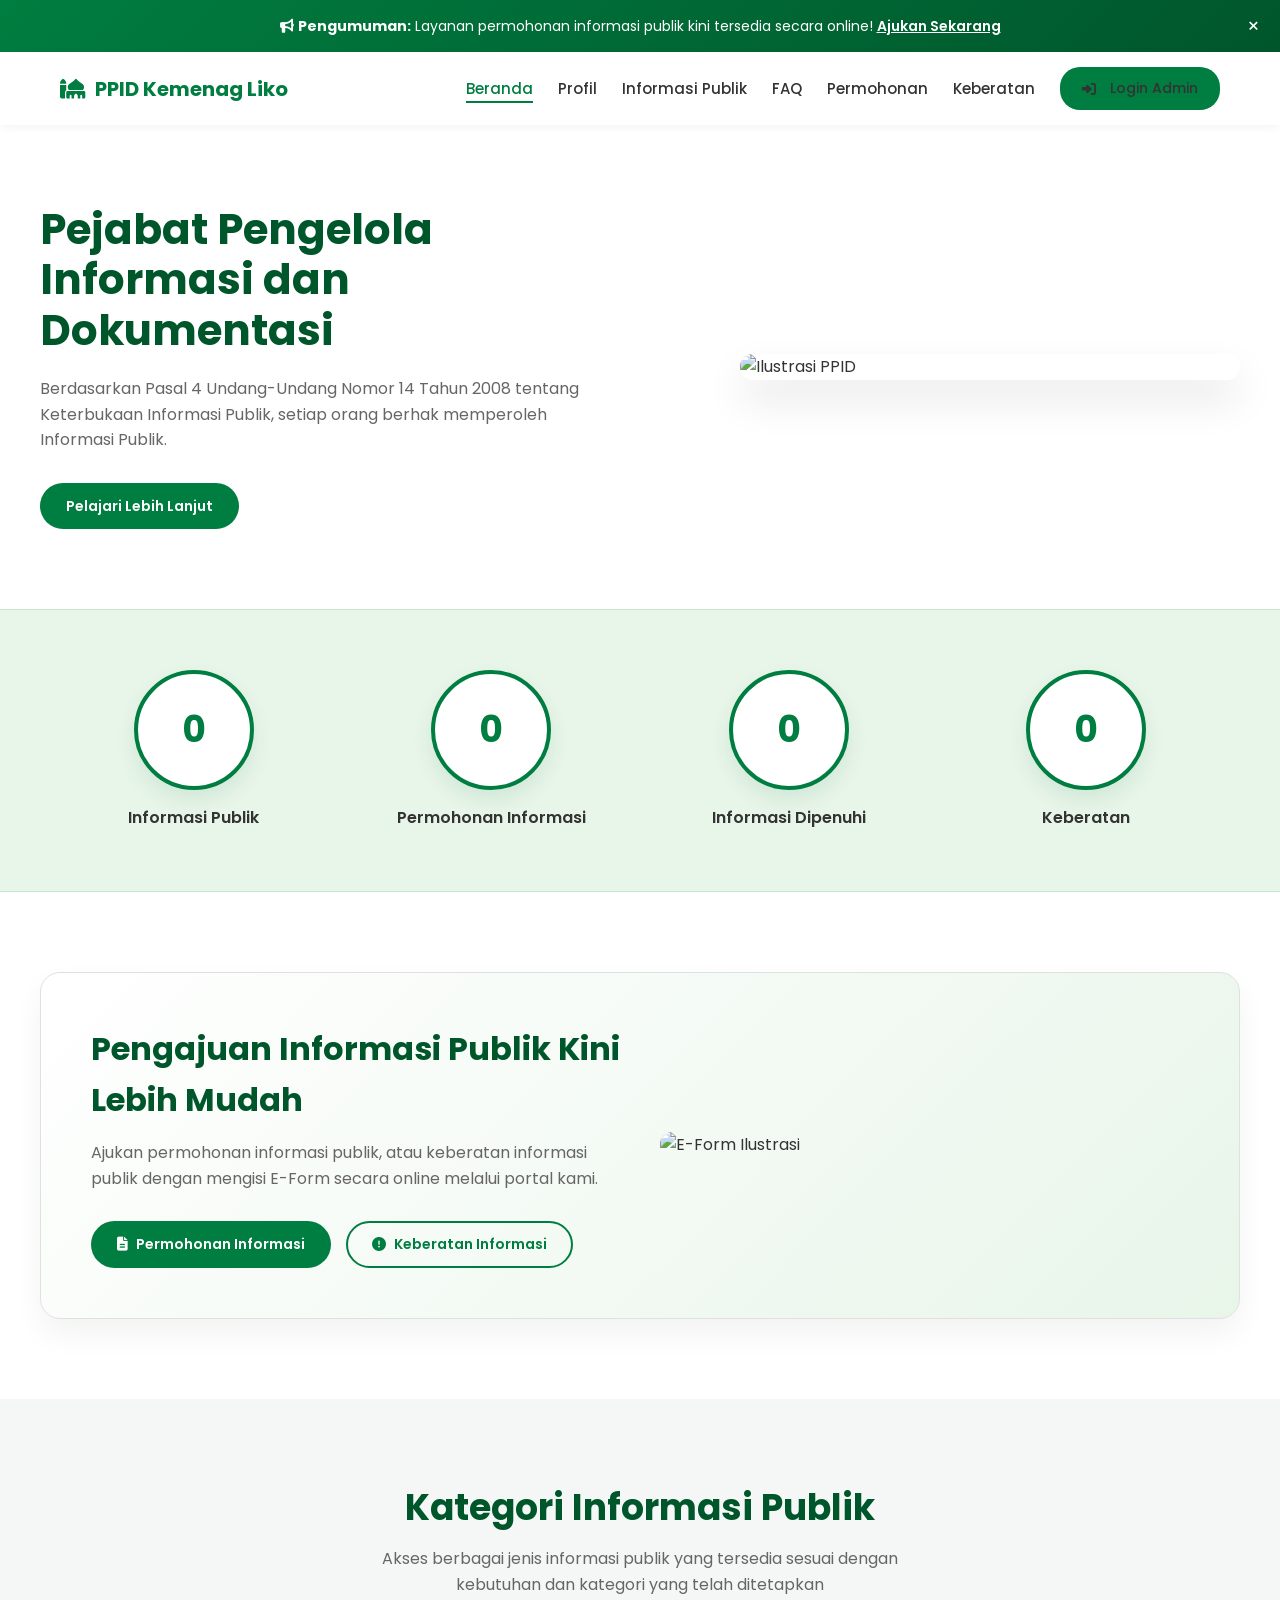
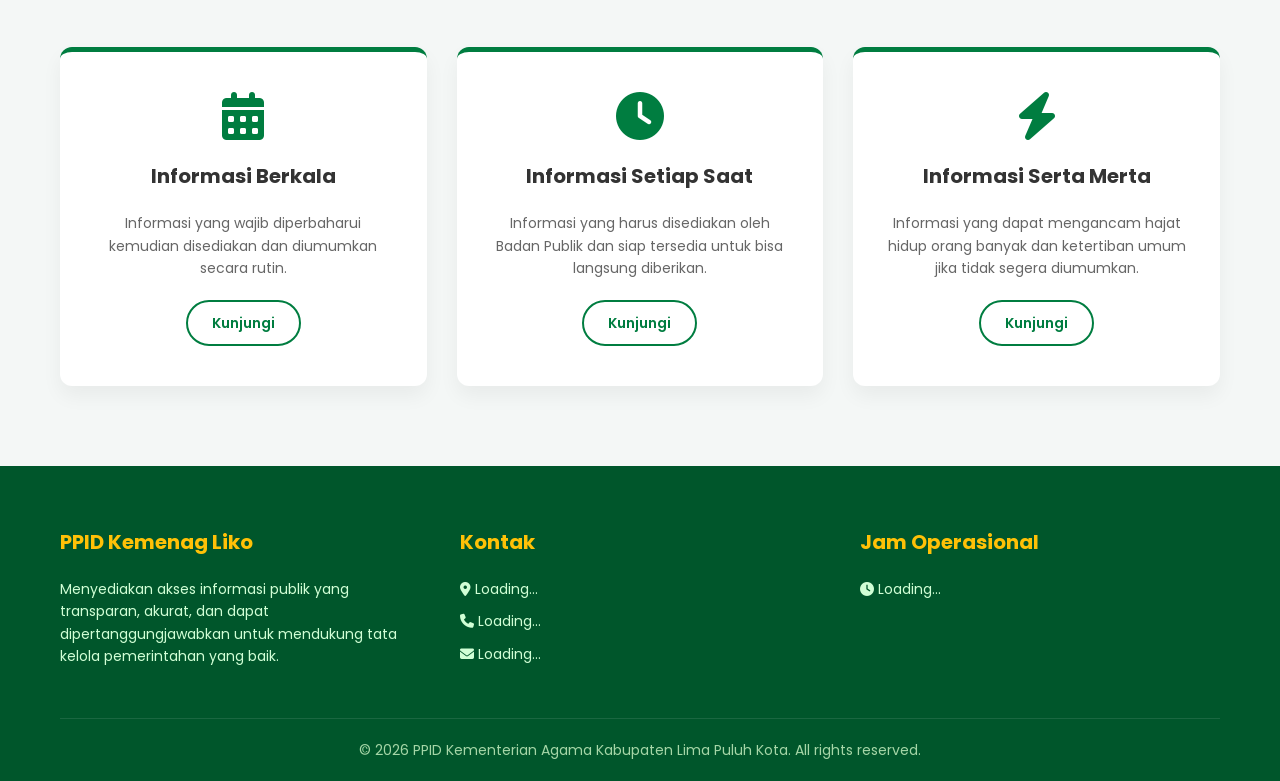
==== commit 500ee32c: "Add files via upload" ====
--- a/index.html
+++ b/index.html
@@ -5,6 +5,7 @@
     <meta name="viewport" content="width=device-width, initial-scale=1.0">
     <title>PPID - Kementerian Agama Kabupaten Lima Puluh Kota</title>
     <meta name="description" content="Pejabat Pengelola Informasi dan Dokumentasi Kantor Kementerian Agama Kabupaten Lima Puluh Kota">
+    <meta name="keywords" content="PPID, Kemenag, Lima Puluh Kota, Informasi Publik, Keterbukaan Informasi">
     
     <!-- Fonts & Icons -->
     <link href="https://fonts.googleapis.com/css2?family=Poppins:wght@300;400;500;600;700&display=swap" rel="stylesheet">
@@ -23,9 +24,247 @@
         .btn-auth-nav i {
             margin-right: 6px;
         }
+
+        /* Scroll to Top Button */
+        #scrollToTop {
+            position: fixed;
+            bottom: 30px;
+            right: 30px;
+            width: 50px;
+            height: 50px;
+            background: var(--primary-green);
+            color: white;
+            border: none;
+            border-radius: 50%;
+            cursor: pointer;
+            display: none;
+            align-items: center;
+            justify-content: center;
+            font-size: 20px;
+            box-shadow: 0 4px 12px rgba(0, 125, 64, 0.3);
+            transition: all 0.3s;
+            z-index: 1000;
+        }
+        #scrollToTop:hover {
+            transform: translateY(-5px);
+            box-shadow: 0 6px 16px rgba(0, 125, 64, 0.4);
+        }
+        #scrollToTop.show {
+            display: flex;
+        }
+
+        /* Loading Skeleton */
+        .skeleton {
+            background: linear-gradient(90deg, #f0f0f0 25%, #e0e0e0 50%, #f0f0f0 75%);
+            background-size: 200% 100%;
+            animation: loading 1.5s infinite;
+            border-radius: 8px;
+        }
+        @keyframes loading {
+            0% { background-position: 200% 0; }
+            100% { background-position: -200% 0; }
+        }
+        .skeleton-card {
+            height: 120px;
+            margin-bottom: 20px;
+        }
+
+        /* Pagination */
+        .pagination {
+            display: flex;
+            justify-content: center;
+            align-items: center;
+            gap: 10px;
+            margin-top: 30px;
+            flex-wrap: wrap;
+        }
+        .pagination button {
+            padding: 8px 16px;
+            border: 1px solid #ddd;
+            background: white;
+            border-radius: 6px;
+            cursor: pointer;
+            transition: all 0.3s;
+            font-size: 14px;
+        }
+        .pagination button:hover:not(:disabled) {
+            background: var(--primary-green);
+            color: white;
+            border-color: var(--primary-green);
+        }
+        .pagination button.active {
+            background: var(--primary-green);
+            color: white;
+            border-color: var(--primary-green);
+        }
+        .pagination button:disabled {
+            opacity: 0.5;
+            cursor: not-allowed;
+        }
+
+        /* PDF Preview Modal */
+        .pdf-modal {
+            display: none;
+            position: fixed;
+            z-index: 9999;
+            left: 0;
+            top: 0;
+            width: 100%;
+            height: 100%;
+            background: rgba(0, 0, 0, 0.9);
+        }
+        .pdf-modal-content {
+            position: relative;
+            margin: 2% auto;
+            padding: 0;
+            width: 90%;
+            height: 90%;
+            background: white;
+            border-radius: 12px;
+            overflow: hidden;
+        }
+        .pdf-modal iframe {
+            width: 100%;
+            height: 100%;
+            border: none;
+        }
+        .pdf-modal-close {
+            position: absolute;
+            top: 15px;
+            right: 20px;
+            color: white;
+            font-size: 30px;
+            font-weight: bold;
+            cursor: pointer;
+            z-index: 10000;
+            background: rgba(0, 0, 0, 0.5);
+            width: 40px;
+            height: 40px;
+            border-radius: 50%;
+            display: flex;
+            align-items: center;
+            justify-content: center;
+            transition: all 0.3s;
+        }
+        .pdf-modal-close:hover {
+            background: rgba(255, 0, 0, 0.7);
+        }
+
+        /* Share Buttons */
+        .share-buttons {
+            display: flex;
+            gap: 10px;
+            margin-top: 10px;
+        }
+        .share-btn {
+            width: 32px;
+            height: 32px;
+            border-radius: 50%;
+            display: flex;
+            align-items: center;
+            justify-content: center;
+            color: white;
+            font-size: 14px;
+            cursor: pointer;
+            transition: all 0.3s;
+        }
+        .share-btn:hover {
+            transform: scale(1.1);
+        }
+        .share-btn.whatsapp { background: #25D366; }
+        .share-btn.facebook { background: #1877F2; }
+        .share-btn.twitter { background: #1DA1F2; }
+        .share-btn.copy { background: #6c757d; }
+
+        /* FAQ Section */
+        .faq-item {
+            background: white;
+            border: 1px solid #e0e0e0;
+            border-radius: 10px;
+            margin-bottom: 15px;
+            overflow: hidden;
+            transition: all 0.3s;
+        }
+        .faq-item:hover {
+            box-shadow: 0 4px 12px rgba(0, 0, 0, 0.1);
+        }
+        .faq-question {
+            padding: 20px;
+            cursor: pointer;
+            display: flex;
+            justify-content: space-between;
+            align-items: center;
+            font-weight: 600;
+            color: var(--dark-green);
+        }
+        .faq-question i {
+            transition: transform 0.3s;
+        }
+        .faq-item.active .faq-question i {
+            transform: rotate(180deg);
+        }
+        .faq-answer {
+            max-height: 0;
+            overflow: hidden;
+            transition: max-height 0.3s ease-out;
+            padding: 0 20px;
+            color: var(--text-light);
+            line-height: 1.6;
+        }
+        .faq-item.active .faq-answer {
+            max-height: 500px;
+            padding: 0 20px 20px;
+        }
+
+        /* Better Empty State */
+        .empty-state {
+            text-align: center;
+            padding: 60px 20px;
+            color: var(--text-light);
+        }
+        .empty-state i {
+            font-size: 60px;
+            color: #ddd;
+            margin-bottom: 20px;
+        }
+        .empty-state h3 {
+            color: var(--dark-green);
+            margin-bottom: 10px;
+        }
+
+        /* Announcement Banner */
+        .announcement-banner {
+            background: linear-gradient(135deg, var(--primary-green), var(--dark-green));
+            color: white;
+            padding: 15px;
+            text-align: center;
+            font-size: 14px;
+            position: relative;
+        }
+        .announcement-banner a {
+            color: white;
+            text-decoration: underline;
+            font-weight: 600;
+        }
+        .announcement-banner .close-banner {
+            position: absolute;
+            right: 20px;
+            top: 50%;
+            transform: translateY(-50%);
+            cursor: pointer;
+            font-size: 20px;
+        }
     </style>
 </head>
 <body>
+    <!-- Announcement Banner (Optional) -->
+    <div class="announcement-banner" id="announcement-banner">
+        <i class="fas fa-bullhorn"></i> 
+        <strong>Pengumuman:</strong> Layanan permohonan informasi publik kini tersedia secara online! 
+        <a href="permohonan.html">Ajukan Sekarang</a>
+        <span class="close-banner" onclick="closeBanner()">&times;</span>
+    </div>
+
     <!-- Header & Navigation -->
     <header>
         <div class="container">
@@ -40,6 +279,7 @@
                     <li><a onclick="switchPage('beranda')" id="nav-beranda" class="active">Beranda</a></li>
                     <li><a onclick="switchPage('profil')" id="nav-profil">Profil</a></li>
                     <li><a onclick="switchPage('informasi')" id="nav-informasi">Informasi Publik</a></li>
+                    <li><a onclick="switchPage('faq')" id="nav-faq">FAQ</a></li>
                     <li><a href="permohonan.html">Permohonan</a></li>
                     <li><a href="keberatan.html">Keberatan</a></li>
                     <!-- Dynamic Auth Button (Login / Dashboard) -->
@@ -166,11 +406,14 @@
                     </div>
 
                     <div id="dokumen-container">
-                        <div class="loading">
-                            <i class="fas fa-spinner"></i>
-                            <p>Memuat data dari database...</p>
-                        </div>
-                    </div>
+                        <!-- Loading Skeleton -->
+                        <div class="skeleton skeleton-card"></div>
+                        <div class="skeleton skeleton-card"></div>
+                        <div class="skeleton skeleton-card"></div>
+                    </div>
+
+                    <!-- Pagination -->
+                    <div class="pagination" id="pagination-container"></div>
                 </div>
             </div>
         </section>
@@ -191,9 +434,97 @@
         <section class="content-section">
             <div class="container reveal">
                 <div class="data-card" id="profil-content">
-                    <div class="loading">
-                        <i class="fas fa-spinner"></i>
-                        <p>Memuat profil dari database...</p>
+                    <div class="skeleton" style="height: 400px;"></div>
+                </div>
+            </div>
+        </section>
+    </main>
+
+    <!-- ================= HALAMAN FAQ ================= -->
+    <main id="page-faq" class="view-page">
+        <section class="page-header reveal">
+            <div class="container">
+                <div class="breadcrumb">
+                    <a onclick="switchPage('beranda')">Beranda</a> &nbsp;/&nbsp; <span>FAQ</span>
+                </div>
+                <h1 class="page-title">Pertanyaan Umum (FAQ)</h1>
+                <p class="page-subtitle">Temukan jawaban atas pertanyaan yang sering diajukan tentang PPID</p>
+            </div>
+        </section>
+
+        <section class="content-section">
+            <div class="container reveal">
+                <div class="data-card">
+                    <div class="faq-item">
+                        <div class="faq-question" onclick="toggleFaq(this)">
+                            <span>Apa itu PPID?</span>
+                            <i class="fas fa-chevron-down"></i>
+                        </div>
+                        <div class="faq-answer">
+                            <p>PPID (Pejabat Pengelola Informasi dan Dokumentasi) adalah pejabat yang bertanggung jawab di bidang penyimpanan, pendokumentasian, penyediaan, dan/atau pelayanan informasi di badan publik. PPID bertugas melayani permohonan informasi publik dari masyarakat sesuai dengan Undang-Undang Nomor 14 Tahun 2008 tentang Keterbukaan Informasi Publik.</p>
+                        </div>
+                    </div>
+
+                    <div class="faq-item">
+                        <div class="faq-question" onclick="toggleFaq(this)">
+                            <span>Bagaimana cara mengajukan permohonan informasi?</span>
+                            <i class="fas fa-chevron-down"></i>
+                        </div>
+                        <div class="faq-answer">
+                            <p>Anda dapat mengajukan permohonan informasi melalui:</p>
+                            <ul style="margin-left: 20px; margin-top: 10px;">
+                                <li>Mengisi formulir online di halaman <a href="permohonan.html" style="color: var(--primary-green);">Permohonan Informasi</a></li>
+                                <li>Datang langsung ke kantor PPID Kemenag Kab. Lima Puluh Kota</li>
+                                <li>Mengirimkan surat permohonan melalui pos atau email</li>
+                            </ul>
+                            <p style="margin-top: 10px;">Pastikan Anda menyertakan identitas diri dan rincian informasi yang dibutuhkan.</p>
+                        </div>
+                    </div>
+
+                    <div class="faq-item">
+                        <div class="faq-question" onclick="toggleFaq(this)">
+                            <span>Berapa lama waktu pelayanan permohonan informasi?</span>
+                            <i class="fas fa-chevron-down"></i>
+                        </div>
+                        <div class="faq-answer">
+                            <p>Sesuai dengan Undang-Undang Nomor 14 Tahun 2008, PPID wajib memberikan tanggapan atas permohonan informasi paling lambat <strong>10 (sepuluh) hari kerja</strong> sejak permohonan diterima. Jika informasi yang diminta berada di bawah penguasaan badan publik lain, maka PPID akan meneruskan permohonan tersebut paling lambat <strong>7 (tujuh) hari kerja</strong>.</p>
+                        </div>
+                    </div>
+
+                    <div class="faq-item">
+                        <div class="faq-question" onclick="toggleFaq(this)">
+                            <span>Apa saja jenis informasi yang dapat diminta?</span>
+                            <i class="fas fa-chevron-down"></i>
+                        </div>
+                        <div class="faq-answer">
+                            <p>Informasi yang dapat diminta meliputi:</p>
+                            <ul style="margin-left: 20px; margin-top: 10px;">
+                                <li><strong>Informasi Berkala:</strong> Informasi yang wajib disediakan dan diumumkan secara rutin</li>
+                                <li><strong>Informasi Setiap Saat:</strong> Informasi yang wajib disediakan dan tersedia untuk diakses</li>
+                                <li><strong>Informasi Serta Merta:</strong> Informasi yang dapat mengancam hajat hidup orang banyak</li>
+                            </ul>
+                            <p style="margin-top: 10px;">Namun, ada juga <strong>Informasi yang Dikecualikan</strong> yang tidak dapat diakses, seperti informasi yang berkaitan dengan rahasia negara, intelijen, atau data pribadi.</p>
+                        </div>
+                    </div>
+
+                    <div class="faq-item">
+                        <div class="faq-question" onclick="toggleFaq(this)">
+                            <span>Bagaimana jika permohonan informasi ditolak?</span>
+                            <i class="fas fa-chevron-down"></i>
+                        </div>
+                        <div class="faq-answer">
+                            <p>Jika permohonan informasi Anda ditolak, Anda memiliki hak untuk mengajukan <strong>keberatan</strong> kepada atasan PPID dalam waktu <strong>30 (tiga puluh) hari kerja</strong> sejak penolakan diterima. Silakan kunjungi halaman <a href="keberatan.html" style="color: var(--primary-green);">Keberatan Informasi</a> untuk mengajukan keberatan.</p>
+                        </div>
+                    </div>
+
+                    <div class="faq-item">
+                        <div class="faq-question" onclick="toggleFaq(this)">
+                            <span>Apakah ada biaya untuk mendapatkan informasi?</span>
+                            <i class="fas fa-chevron-down"></i>
+                        </div>
+                        <div class="faq-answer">
+                            <p>Pelayanan informasi publik pada dasarnya <strong>gratis</strong>. Namun, jika pemohon membutuhkan salinan dokumen fisik (fotokopi, cetakan, dll), maka dapat dikenakan biaya sesuai dengan tarif yang berlaku untuk pengganti biaya operasional (kertas, tinta, dll). Biaya ini akan diinformasikan terlebih dahulu sebelum pemohon menyetujui.</p>
+                        </div>
                     </div>
                 </div>
             </div>
@@ -225,10 +556,23 @@
         </div>
     </footer>
 
+    <!-- Scroll to Top Button -->
+    <button id="scrollToTop" onclick="scrollToTop()">
+        <i class="fas fa-arrow-up"></i>
+    </button>
+
     <!-- Image Modal -->
     <div id="imageModal" class="modal">
         <span class="close-modal" onclick="closeModal()">&times;</span>
         <img class="modal-content" id="modalImg" alt="Preview Gambar">
+    </div>
+
+    <!-- PDF Preview Modal -->
+    <div id="pdfModal" class="pdf-modal">
+        <span class="pdf-modal-close" onclick="closePdfModal()">&times;</span>
+        <div class="pdf-modal-content">
+            <iframe id="pdfIframe" src=""></iframe>
+        </div>
     </div>
 
     <!-- Scripts -->
@@ -237,12 +581,15 @@
     <script>
         let currentKategori = 'Informasi Berkala';
         let allDokumen = [];
+        let currentPage = 1;
+        const itemsPerPage = 10;
 
         // ================= INITIALIZATION =================
         window.addEventListener('DOMContentLoaded', () => {
-            updateAuthNav(); // Cek status login untuk tombol navbar
+            updateAuthNav();
             loadStats();
             loadProfil();
+            initScrollToTop();
         });
 
         // Update tombol Login/Dashboard di Navbar
@@ -281,6 +628,9 @@
                 document.getElementById('page-profil').classList.add('active');
                 document.getElementById('nav-profil').classList.add('active');
                 loadProfil();
+            } else if(pageId === 'faq') {
+                document.getElementById('page-faq').classList.add('active');
+                document.getElementById('nav-faq').classList.add('active');
             }
             
             document.getElementById('nav-links').classList.remove('show');
@@ -297,6 +647,27 @@
 
         function toggleMenu() {
             document.getElementById('nav-links').classList.toggle('show');
+        }
+
+        // ================= SCROLL TO TOP =================
+        function initScrollToTop() {
+            const scrollBtn = document.getElementById('scrollToTop');
+            window.addEventListener('scroll', () => {
+                if (window.pageYOffset > 300) {
+                    scrollBtn.classList.add('show');
+                } else {
+                    scrollBtn.classList.remove('show');
+                }
+            });
+        }
+
+        function scrollToTop() {
+            window.scrollTo({ top: 0, behavior: 'smooth' });
+        }
+
+        // ================= ANNOUNCEMENT BANNER =================
+        function closeBanner() {
+            document.getElementById('announcement-banner').style.display = 'none';
         }
 
         // ================= ANIMATIONS =================
@@ -328,70 +699,174 @@
 
         async function loadDokumen(kategori) {
             currentKategori = kategori;
+            currentPage = 1; // Reset ke halaman pertama
             const container = document.getElementById('dokumen-container');
-            container.innerHTML = '<div class="loading"><i class="fas fa-spinner"></i><p>Memuat data dari database...</p></div>';
+            
+            // Tampilkan skeleton loading
+            container.innerHTML = `
+                <div class="skeleton skeleton-card"></div>
+                <div class="skeleton skeleton-card"></div>
+                <div class="skeleton skeleton-card"></div>
+            `;
             
             const result = await api.getDokumen(kategori);
             if (result.success) {
                 allDokumen = result.data;
                 displayDokumen(allDokumen);
             } else {
-                // Tampilan error yang lebih ramah dengan tombol retry
                 container.innerHTML = `
-                    <div style="text-align: center; padding: 40px; color: var(--text-light);">
-                        <i class="fas fa-exclamation-triangle" style="font-size: 40px; color: var(--warning); margin-bottom: 15px;"></i>
-                        <p>Gagal memuat data. Pastikan koneksi internet stabil dan database terhubung.</p>
-                        <p style="font-size: 12px; color: #999; margin-top: 5px;">Detail: ${result.error || 'Unknown error'}</p>
+                    <div class="empty-state">
+                        <i class="fas fa-exclamation-triangle"></i>
+                        <h3>Gagal Memuat Data</h3>
+                        <p>Terjadi kesalahan saat mengambil data dari database. Pastikan koneksi internet Anda stabil.</p>
+                        <p style="font-size: 12px; color: #999; margin-top: 10px;">Detail: ${result.error || 'Unknown error'}</p>
                         <button onclick="loadDokumen(currentKategori)" class="btn btn-primary" style="margin-top: 20px;">
                             <i class="fas fa-redo"></i> Coba Lagi
                         </button>
                     </div>
                 `;
+                document.getElementById('pagination-container').innerHTML = '';
             }
         }
 
         function displayDokumen(dokumenList) {
             const container = document.getElementById('dokumen-container');
+            
             if (dokumenList.length === 0) {
-                container.innerHTML = '<p style="text-align: center; padding: 40px; color: var(--text-light);"><i class="fas fa-folder-open" style="font-size: 40px; margin-bottom: 15px; display: block;"></i>Tidak ada dokumen dalam kategori ini</p>';
+                container.innerHTML = `
+                    <div class="empty-state">
+                        <i class="fas fa-folder-open"></i>
+                        <h3>Tidak Ada Dokumen</h3>
+                        <p>Belum ada dokumen dalam kategori ini. Silakan pilih kategori lain atau coba lagi nanti.</p>
+                    </div>
+                `;
+                document.getElementById('pagination-container').innerHTML = '';
                 return;
             }
-            
+
+            // Pagination logic
+            const totalPages = Math.ceil(dokumenList.length / itemsPerPage);
+            const startIndex = (currentPage - 1) * itemsPerPage;
+            const endIndex = startIndex + itemsPerPage;
+            const paginatedDocs = dokumenList.slice(startIndex, endIndex);
+
             let html = '<div style="display: grid; gap: 20px;">';
-            dokumenList.forEach((doc, index) => {
+            paginatedDocs.forEach((doc, index) => {
                 const isImage = api.isImage(doc.fileType);
+                const isPdf = doc.fileType && doc.fileType.includes('pdf');
                 const fileIcon = api.getFileIcon(doc.fileType);
+                const globalIndex = startIndex + index + 1;
+                
+                // Konversi URL Drive ke format yang bisa ditampilkan di <img>
+                const imageUrl = convertDriveUrlToImage(doc.fileUrl);
                 
                 html += `
                     <div class="file-item">
-                        ${isImage && doc.fileUrl ? 
-                            `<img src="${doc.fileUrl}" alt="${doc.judul}" class="file-thumbnail" onclick="openModal('${doc.fileUrl}')">` : 
+                        ${isImage && imageUrl ? 
+                            `<img src="${imageUrl}" alt="${doc.judul}" class="file-thumbnail" onclick="openModal('${imageUrl}')">` : 
                             `<div class="file-icon-box">
                                 <i class="${fileIcon}" style="font-size: 40px; color: var(--primary-green);"></i>
                             </div>`
                         }
                         <div class="file-info">
-                            <div class="file-title">${index + 1}. ${doc.judul}</div>
+                            <div class="file-title">${globalIndex}. ${doc.judul}</div>
                             <div class="file-desc">${doc.deskripsi || 'Tidak ada deskripsi'}</div>
                             <div class="file-meta">
                                 <i class="fas fa-folder"></i> ${doc.kategori} &nbsp;|&nbsp; 
                                 <i class="fas fa-building"></i> ${doc.unit || 'N/A'} &nbsp;|&nbsp; 
                                 <i class="fas fa-calendar"></i> ${CONFIG.formatDate(doc.tanggal)}
                             </div>
-                        </div>
-                        ${doc.fileUrl ? `<a href="${doc.fileUrl}" target="_blank" class="download-btn"><i class="fas fa-download"></i> Unduh</a>` : ''}
+                            <div class="share-buttons">
+                                <div class="share-btn whatsapp" onclick="shareToWhatsApp('${doc.judul}', '${doc.fileUrl}')" title="Bagikan ke WhatsApp">
+                                    <i class="fab fa-whatsapp"></i>
+                                </div>
+                                <div class="share-btn facebook" onclick="shareToFacebook('${doc.fileUrl}')" title="Bagikan ke Facebook">
+                                    <i class="fab fa-facebook-f"></i>
+                                </div>
+                                <div class="share-btn twitter" onclick="shareToTwitter('${doc.judul}', '${doc.fileUrl}')" title="Bagikan ke Twitter">
+                                    <i class="fab fa-twitter"></i>
+                                </div>
+                                <div class="share-btn copy" onclick="copyLink('${doc.fileUrl}')" title="Salin Link">
+                                    <i class="fas fa-link"></i>
+                                </div>
+                            </div>
+                        </div>
+                        <div style="display: flex; flex-direction: column; gap: 10px;">
+                            ${isPdf ? 
+                                `<button onclick="openPdfModal('${doc.fileUrl}')" class="download-btn" style="background: var(--dark-green);"><i class="fas fa-eye"></i> Lihat</button>` : 
+                                ''
+                            }
+                            ${doc.fileUrl ? 
+                                `<a href="${doc.fileUrl}" target="_blank" class="download-btn"><i class="fas fa-download"></i> Unduh</a>` : 
+                                ''
+                            }
+                        </div>
                     </div>
                 `;
                 
                 // Tampilkan preview gambar besar di bawah card jika file adalah gambar
-                if (isImage && doc.fileUrl) {
+                if (isImage && imageUrl) {
                     html += `<div style="margin-top: -15px; margin-bottom: 20px; padding: 0 15px 20px;">
-                        <img src="${doc.fileUrl}" alt="${doc.judul}" class="image-preview" onclick="openModal('${doc.fileUrl}')" style="max-height: 300px; width: 100%; object-fit: cover;">
+                        <img src="${imageUrl}" alt="${doc.judul}" class="image-preview" onclick="openModal('${imageUrl}')" style="max-height: 300px; width: 100%; object-fit: cover; border-radius: 8px; cursor: pointer;">
                     </div>`;
                 }
             });
             html += '</div>';
             container.innerHTML = html;
+
+            // Render pagination
+            renderPagination(totalPages);
+        }
+
+        function renderPagination(totalPages) {
+            const paginationContainer = document.getElementById('pagination-container');
+            if (totalPages <= 1) {
+                paginationContainer.innerHTML = '';
+                return;
+            }
+
+            let html = '';
+            
+            // Previous button
+            html += `<button onclick="changePage(${currentPage - 1})" ${currentPage === 1 ? 'disabled' : ''}>
+                <i class="fas fa-chevron-left"></i> Sebelumnya
+            </button>`;
+
+            // Page numbers
+            for (let i = 1; i <= totalPages; i++) {
+                if (i === 1 || i === totalPages || (i >= currentPage - 2 && i <= currentPage + 2)) {
+                    html += `<button onclick="changePage(${i})" class="${i === currentPage ? 'active' : ''}">${i}</button>`;
+                } else if (i === currentPage - 3 || i === currentPage + 3) {
+                    html += `<span style="padding: 0 10px;">...</span>`;
+                }
+            }
+
+            // Next button
+            html += `<button onclick="changePage(${currentPage + 1})" ${currentPage === totalPages ? 'disabled' : ''}>
+                Selanjutnya <i class="fas fa-chevron-right"></i>
+            </button>`;
+
+            paginationContainer.innerHTML = html;
+        }
+
+        function changePage(page) {
+            currentPage = page;
+            displayDokumen(allDokumen);
+            window.scrollTo({ top: document.querySelector('.data-card').offsetTop - 100, behavior: 'smooth' });
+        }
+
+        // ================= HELPER: Convert Drive URL to Image URL =================
+        function convertDriveUrlToImage(driveUrl) {
+            if (!driveUrl) return '';
+            
+            // Extract file ID from Drive URL
+            const match = driveUrl.match(/[-\w]{25,}/);
+            if (match) {
+                const fileId = match[0];
+                // Use lh3.googleusercontent.com format which is more reliable for embedding
+                return `https://lh3.googleusercontent.com/d/${fileId}`;
+            }
+            return driveUrl;
         }
 
         function changeTab(tabName, element) {
@@ -410,6 +885,7 @@
                 doc.judul.toLowerCase().includes(filter) || 
                 (doc.deskripsi && doc.deskripsi.toLowerCase().includes(filter))
             );
+            currentPage = 1; // Reset ke halaman pertama saat search
             displayDokumen(filtered);
         }
 
@@ -446,31 +922,84 @@
                 document.getElementById('footer-jam').innerHTML = `<i class="fas fa-clock"></i>\n${profil.jam_operasional || '-'}`;
             } else {
                 container.innerHTML = `
-                    <div style="text-align: center; padding: 40px; color: var(--text-light);">
-                        <i class="fas fa-exclamation-triangle" style="font-size: 40px; color: var(--warning); margin-bottom: 15px;"></i>
-                        <p>Gagal memuat profil. <button onclick="loadProfil()" class="btn btn-primary" style="margin-top: 10px; padding: 5px 15px; font-size: 12px;">Coba Lagi</button></p>
+                    <div class="empty-state">
+                        <i class="fas fa-exclamation-triangle"></i>
+                        <h3>Gagal Memuat Profil</h3>
+                        <p>Terjadi kesalahan saat mengambil data profil.</p>
+                        <button onclick="loadProfil()" class="btn btn-primary" style="margin-top: 20px;">
+                            <i class="fas fa-redo"></i> Coba Lagi
+                        </button>
                     </div>
                 `;
             }
+        }
+
+        // ================= FAQ FUNCTIONS =================
+        function toggleFaq(element) {
+            const faqItem = element.parentElement;
+            faqItem.classList.toggle('active');
+        }
+
+        // ================= SHARE FUNCTIONS =================
+        function shareToWhatsApp(title, url) {
+            const text = `Check out this document: ${title}`;
+            const whatsappUrl = `https://wa.me/?text=${encodeURIComponent(text + ' ' + url)}`;
+            window.open(whatsappUrl, '_blank');
+        }
+
+        function shareToFacebook(url) {
+            const facebookUrl = `https://www.facebook.com/sharer/sharer.php?u=${encodeURIComponent(url)}`;
+            window.open(facebookUrl, '_blank');
+        }
+
+        function shareToTwitter(title, url) {
+            const twitterUrl = `https://twitter.com/intent/tweet?text=${encodeURIComponent(title)}&url=${encodeURIComponent(url)}`;
+            window.open(twitterUrl, '_blank');
+        }
+
+        function copyLink(url) {
+            const tempInput = document.createElement('input');
+            tempInput.value = url;
+            document.body.appendChild(tempInput);
+            tempInput.select();
+            document.execCommand('copy');
+            document.body.removeChild(tempInput);
+            alert('Link berhasil disalin!');
         }
 
         // ================= MODAL FUNCTIONS =================
         function openModal(src) {
             document.getElementById('imageModal').style.display = 'block';
             document.getElementById('modalImg').src = src;
-            document.body.style.overflow = 'hidden'; // Prevent background scrolling
+            document.body.style.overflow = 'hidden';
         }
 
         function closeModal() {
             document.getElementById('imageModal').style.display = 'none';
-            document.body.style.overflow = 'auto'; // Restore scrolling
+            document.body.style.overflow = 'auto';
+        }
+
+        function openPdfModal(url) {
+            document.getElementById('pdfModal').style.display = 'block';
+            document.getElementById('pdfIframe').src = url;
+            document.body.style.overflow = 'hidden';
+        }
+
+        function closePdfModal() {
+            document.getElementById('pdfModal').style.display = 'none';
+            document.getElementById('pdfIframe').src = '';
+            document.body.style.overflow = 'auto';
         }
 
         // Close modal when clicking outside the image
         window.onclick = function(event) {
-            const modal = document.getElementById('imageModal');
-            if (event.target == modal) {
+            const imageModal = document.getElementById('imageModal');
+            const pdfModal = document.getElementById('pdfModal');
+            if (event.target == imageModal) {
                 closeModal();
+            }
+            if (event.target == pdfModal) {
+                closePdfModal();
             }
         }
         
@@ -478,6 +1007,7 @@
         document.addEventListener('keydown', function(event) {
             if (event.key === "Escape") {
                 closeModal();
+                closePdfModal();
             }
         });
     </script>
--- a/style.css
+++ b/style.css
@@ -1,6 +1,10 @@
-/* PPID Kemenag Liko - Shared Styles */
+/* =========================================
+   PPID Kemenag Liko - Shared Styles
+   Version: 2.3.0
+   ========================================= */
 
 :root {
+    /* Colors */
     --primary-green: #007D40;
     --dark-green: #00562b;
     --light-green: #e8f5e9;
@@ -14,8 +18,25 @@
     --warning: #ffc107;
     --danger: #dc3545;
     --info: #17a2b8;
-}
-
+
+    /* Spacing & Sizing */
+    --container-max-width: 1200px;
+    
+    /* Border Radius */
+    --radius-sm: 8px;
+    --radius-md: 12px;
+    --radius-lg: 20px;
+    --radius-full: 9999px;
+
+    /* Transitions */
+    --transition-fast: 0.2s ease;
+    --transition-base: 0.3s ease;
+    --transition-slow: 0.5s ease;
+}
+
+/* =========================================
+   RESET & BASE
+   ========================================= */
 * {
     margin: 0;
     padding: 0;
@@ -23,6 +44,10 @@
     font-family: 'Poppins', sans-serif;
 }
 
+html {
+    scroll-behavior: smooth;
+}
+
 body {
     color: var(--text-dark);
     background-color: var(--white);
@@ -33,19 +58,47 @@
     min-height: 100vh;
 }
 
+/* Accessibility: Focus Visible */
+*:focus-visible {
+    outline: 2px solid var(--primary-green);
+    outline-offset: 2px;
+}
+
+/* Custom Scrollbar */
+::-webkit-scrollbar {
+    width: 8px;
+    height: 8px;
+}
+::-webkit-scrollbar-track {
+    background: #f1f1f1;
+}
+::-webkit-scrollbar-thumb {
+    background: #c1c1c1;
+    border-radius: 10px;
+}
+::-webkit-scrollbar-thumb:hover {
+    background: var(--primary-green);
+}
+
 .container {
-    max-width: 1200px;
+    max-width: var(--container-max-width);
     margin: 0 auto;
     padding: 0 20px;
-}
-
-/* Header & Navigation */
+    width: 100%;
+}
+
+/* =========================================
+   HEADER & NAVIGATION
+   ========================================= */
 header {
-    background-color: var(--white);
+    background-color: rgba(255, 255, 255, 0.95);
+    backdrop-filter: blur(10px);
+    -webkit-backdrop-filter: blur(10px);
     box-shadow: 0 2px 10px rgba(0,0,0,0.05);
     position: sticky;
     top: 0;
     z-index: 1000;
+    transition: all var(--transition-base);
 }
 
 nav {
@@ -63,6 +116,11 @@
     display: flex;
     align-items: center;
     gap: 10px;
+    transition: opacity var(--transition-fast);
+}
+
+.logo:hover {
+    opacity: 0.8;
 }
 
 .nav-links {
@@ -78,20 +136,44 @@
     font-weight: 500;
     font-size: 15px;
     cursor: pointer;
-    transition: color 0.3s;
-}
-
-.nav-links a:hover, .nav-links a.active {
+    transition: color var(--transition-fast);
+    position: relative;
+}
+
+.nav-links a::after {
+    content: '';
+    position: absolute;
+    width: 0;
+    height: 2px;
+    bottom: -4px;
+    left: 0;
+    background-color: var(--primary-green);
+    transition: width var(--transition-base);
+}
+
+.nav-links a:hover::after, 
+.nav-links a.active::after {
+    width: 100%;
+}
+
+.nav-links a:hover, 
+.nav-links a.active {
     color: var(--primary-green);
 }
 
+/* =========================================
+   BUTTONS
+   ========================================= */
 .btn {
-    display: inline-block;
+    display: inline-flex;
+    align-items: center;
+    justify-content: center;
+    gap: 8px;
     padding: 10px 24px;
-    border-radius: 30px;
+    border-radius: var(--radius-full);
     text-decoration: none;
     font-weight: 600;
-    transition: all 0.3s ease;
+    transition: all var(--transition-base);
     cursor: pointer;
     border: 2px solid transparent;
     font-size: 14px;
@@ -104,7 +186,7 @@
 
 .btn-primary:hover {
     background-color: var(--dark-green);
-    transform: translateY(-3px);
+    transform: translateY(-2px);
     box-shadow: 0 5px 15px rgba(0, 125, 64, 0.3);
 }
 
@@ -117,7 +199,7 @@
 .btn-outline:hover {
     background-color: var(--primary-green);
     color: var(--white);
-    transform: translateY(-3px);
+    transform: translateY(-2px);
 }
 
 .btn-danger {
@@ -133,6 +215,11 @@
 .btn-warning {
     background-color: var(--warning);
     color: var(--text-dark);
+}
+
+.btn-warning:hover {
+    background-color: #e0a800;
+    transform: translateY(-2px);
 }
 
 .menu-toggle {
@@ -140,9 +227,12 @@
     font-size: 24px;
     color: var(--primary-green);
     cursor: pointer;
-}
-
-/* Hero Section */
+    padding: 5px;
+}
+
+/* =========================================
+   HERO SECTION
+   ========================================= */
 .hero {
     display: flex;
     align-items: center;
@@ -175,11 +265,18 @@
 .hero-image img {
     width: 100%;
     max-width: 500px;
-    border-radius: 20px;
+    border-radius: var(--radius-lg);
     box-shadow: 0 20px 40px rgba(0,0,0,0.1);
-}
-
-/* Stats Section */
+    transition: transform var(--transition-slow);
+}
+
+.hero-image img:hover {
+    transform: scale(1.02);
+}
+
+/* =========================================
+   STATS SECTION
+   ========================================= */
 .stats {
     background-color: var(--light-green);
     padding: 60px 0;
@@ -214,7 +311,7 @@
     font-weight: 700;
     color: var(--primary-green);
     box-shadow: 0 10px 20px rgba(0,125,64,0.1);
-    transition: transform 0.3s ease;
+    transition: all var(--transition-base);
 }
 
 .stat-item:hover .stat-circle {
@@ -228,19 +325,21 @@
     font-size: 16px;
 }
 
-/* CTA Section */
+/* =========================================
+   CTA SECTION
+   ========================================= */
 .cta-section { padding: 80px 0; }
 
 .cta-box {
     background: linear-gradient(135deg, #ffffff, var(--light-green));
-    border-radius: 20px;
+    border-radius: var(--radius-lg);
     padding: 50px;
     box-shadow: 0 15px 30px rgba(0,0,0,0.05);
     display: flex;
     align-items: center;
     justify-content: space-between;
     gap: 40px;
-    border: 1px solid #e0e0e0;
+    border: 1px solid var(--border-color);
 }
 
 .cta-text { flex: 1; }
@@ -266,10 +365,12 @@
 
 .cta-image img {
     width: 100%;
-    border-radius: 15px;
-}
-
-/* Kategori Section */
+    border-radius: var(--radius-md);
+}
+
+/* =========================================
+   KATEGORI SECTION
+   ========================================= */
 .kategori {
     background-color: var(--bg-gray);
     padding: 80px 0;
@@ -299,9 +400,9 @@
 .card {
     background-color: var(--white);
     padding: 40px 30px;
-    border-radius: 15px;
+    border-radius: var(--radius-md);
     box-shadow: 0 10px 20px rgba(0,0,0,0.05);
-    transition: all 0.3s ease;
+    transition: all var(--transition-base);
     border-top: 5px solid var(--primary-green);
     display: flex;
     flex-direction: column;
@@ -319,7 +420,9 @@
     color: var(--text-dark);
 }
 
-/* Page Header */
+/* =========================================
+   PAGE HEADER & CONTENT
+   ========================================= */
 .page-header {
     background-color: var(--white);
     padding: 50px 0;
@@ -340,6 +443,10 @@
     cursor: pointer;
 }
 
+.breadcrumb a:hover {
+    text-decoration: underline;
+}
+
 .page-title {
     font-size: 38px;
     color: var(--dark-green);
@@ -352,7 +459,6 @@
     font-size: 16px;
 }
 
-/* Content Section */
 .content-section {
     background-color: var(--bg-gray);
     padding: 50px 0 80px;
@@ -372,11 +478,11 @@
     border: 2px solid var(--primary-green);
     color: var(--primary-green);
     padding: 10px 24px;
-    border-radius: 30px;
+    border-radius: var(--radius-full);
     font-size: 15px;
     font-weight: 600;
     cursor: pointer;
-    transition: all 0.3s ease;
+    transition: all var(--transition-base);
 }
 
 .tab-btn:hover {
@@ -392,7 +498,7 @@
 
 .data-card {
     background: var(--white);
-    border-radius: 15px;
+    border-radius: var(--radius-md);
     box-shadow: 0 10px 30px rgba(0,0,0,0.05);
     padding: 30px;
     border-top: 5px solid var(--primary-green);
@@ -425,10 +531,10 @@
     width: 100%;
     padding: 10px 15px 10px 40px;
     border: 1px solid var(--border-color);
-    border-radius: 30px;
+    border-radius: var(--radius-full);
     font-size: 14px;
     outline: none;
-    transition: all 0.3s;
+    transition: all var(--transition-base);
 }
 
 .search-box input:focus {
@@ -444,31 +550,39 @@
     color: var(--text-light);
 }
 
-/* File Display Styles */
+/* =========================================
+   FILE DISPLAY STYLES
+   ========================================= */
 .file-item {
     display: flex;
     align-items: center;
     gap: 15px;
     padding: 15px;
     border: 1px solid var(--border-color);
-    border-radius: 10px;
+    border-radius: var(--radius-md);
     margin-bottom: 15px;
-    transition: all 0.3s;
+    transition: all var(--transition-base);
     background: var(--white);
 }
 
 .file-item:hover {
     box-shadow: 0 5px 15px rgba(0,0,0,0.1);
     transform: translateY(-2px);
+    border-color: var(--primary-green);
 }
 
 .file-thumbnail {
     width: 80px;
     height: 80px;
-    border-radius: 8px;
+    border-radius: var(--radius-sm);
     object-fit: cover;
     border: 2px solid var(--light-green);
     cursor: pointer;
+    transition: transform var(--transition-fast);
+}
+
+.file-thumbnail:hover {
+    transform: scale(1.05);
 }
 
 .file-icon-box {
@@ -478,7 +592,7 @@
     align-items: center;
     justify-content: center;
     background: var(--light-green);
-    border-radius: 8px;
+    border-radius: var(--radius-sm);
 }
 
 .file-info { flex: 1; }
@@ -505,10 +619,10 @@
     color: white;
     border: none;
     padding: 8px 16px;
-    border-radius: 6px;
+    border-radius: var(--radius-sm);
     cursor: pointer;
     font-size: 13px;
-    transition: all 0.3s;
+    transition: all var(--transition-base);
     display: inline-flex;
     align-items: center;
     gap: 6px;
@@ -522,17 +636,19 @@
 
 .image-preview {
     max-width: 100%;
-    border-radius: 10px;
+    border-radius: var(--radius-md);
     margin-top: 10px;
     cursor: pointer;
-    transition: transform 0.3s;
+    transition: transform var(--transition-base);
 }
 
 .image-preview:hover {
     transform: scale(1.02);
 }
 
-/* Footer */
+/* =========================================
+   FOOTER
+   ========================================= */
 footer {
     background-color: var(--dark-green);
     color: var(--white);
@@ -568,11 +684,12 @@
     color: #a5d6a7;
 }
 
-/* View Controller */
+/* =========================================
+   VIEW CONTROLLER & ANIMATIONS
+   ========================================= */
 .view-page { display: none; }
 .view-page.active { display: block; }
 
-/* Animations */
 .reveal {
     opacity: 0;
     transform: translateY(30px);
@@ -599,7 +716,9 @@
     100% { transform: rotate(360deg); }
 }
 
-/* Modal */
+/* =========================================
+   MODAL
+   ========================================= */
 .modal {
     display: none;
     position: fixed;
@@ -609,6 +728,8 @@
     width: 100%;
     height: 100%;
     background-color: rgba(0,0,0,0.9);
+    backdrop-filter: blur(4px);
+    -webkit-backdrop-filter: blur(4px);
 }
 
 .modal-content {
@@ -617,7 +738,13 @@
     max-width: 90%;
     max-height: 90%;
     margin-top: 50px;
-    border-radius: 10px;
+    border-radius: var(--radius-md);
+    animation: zoomIn 0.3s ease;
+}
+
+@keyframes zoomIn {
+    from { transform: scale(0.9); opacity: 0; }
+    to { transform: scale(1); opacity: 1; }
 }
 
 .close-modal {
@@ -628,39 +755,69 @@
     font-size: 40px;
     font-weight: bold;
     cursor: pointer;
+    transition: color var(--transition-fast);
 }
 
 .close-modal:hover {
     color: var(--accent-yellow);
 }
 
-/* Alert/Notification */
+/* =========================================
+   ALERTS & UTILITIES
+   ========================================= */
 .alert {
     padding: 15px;
-    border-radius: 8px;
+    border-radius: var(--radius-sm);
     margin-bottom: 20px;
     display: none;
 }
 
-.alert-success {
-    background: #d4edda;
-    color: #155724;
-    border: 1px solid #c3e6cb;
-}
-
-.alert-error {
-    background: #f8d7da;
-    color: #721c24;
-    border: 1px solid #f5c6cb;
-}
-
-.alert-warning {
-    background: #fff3cd;
-    color: #856404;
-    border: 1px solid #ffc107;
-}
-
-/* Responsive */
+.alert-success { background: #d4edda; color: #155724; border: 1px solid #c3e6cb; }
+.alert-error { background: #f8d7da; color: #721c24; border: 1px solid #f5c6cb; }
+.alert-warning { background: #fff3cd; color: #856404; border: 1px solid #ffc107; }
+
+.text-center { text-align: center; }
+.hidden { display: none !important; }
+.sr-only {
+    position: absolute;
+    width: 1px;
+    height: 1px;
+    padding: 0;
+    margin: -1px;
+    overflow: hidden;
+    clip: rect(0, 0, 0, 0);
+    white-space: nowrap;
+    border-width: 0;
+}
+
+/* =========================================
+   PRINT STYLES (Penting untuk Website PPID)
+   ========================================= */
+@media print {
+    header, footer, .btn, .menu-toggle, .search-box, .tabs-container, .cta-section {
+        display: none !important;
+    }
+    
+    body {
+        background: white;
+        color: black;
+    }
+    
+    .container {
+        max-width: 100%;
+        padding: 0;
+    }
+    
+    .data-card, .file-item {
+        box-shadow: none;
+        border: 1px solid #ddd;
+        break-inside: avoid; /* Mencegah elemen terpotong saat dicetak */
+    }
+}
+
+/* =========================================
+   RESPONSIVE DESIGN
+   ========================================= */
 @media (max-width: 992px) {
     .hero, .cta-box { flex-direction: column; text-align: center; }
     .hero-image { justify-content: center; }
@@ -682,8 +839,11 @@
         background-color: var(--white);
         padding: 20px;
         box-shadow: 0 10px 15px rgba(0,0,0,0.1);
+        gap: 15px;
     }
     .nav-links.show { display: flex; }
+    .nav-links a::after { display: none; } /* Hapus animasi underline di mobile */
+    
     .kategori-grid { grid-template-columns: 1fr; }
     .hero-text h1 { font-size: 32px; }
     .page-title { font-size: 28px; }
@@ -691,5 +851,25 @@
     .search-box { max-width: 100%; }
     .tabs-container { flex-direction: column; align-items: stretch; }
     .tab-btn { text-align: center; }
-    .file-item { flex-direction: column; text-align: center; }
+    
+    .file-item { 
+        flex-direction: column; 
+        text-align: center; 
+        align-items: center;
+    }
+    
+    .file-info { width: 100%; }
+    
+    .download-btn {
+        width: 100%;
+        justify-content: center;
+        margin-top: 10px;
+    }
+}
+
+@media (max-width: 480px) {
+    .stats-grid { grid-template-columns: 1fr; }
+    .hero-text h1 { font-size: 28px; }
+    .cta-box { padding: 30px 20px; }
+    .cta-text h2 { font-size: 24px; }
 }
